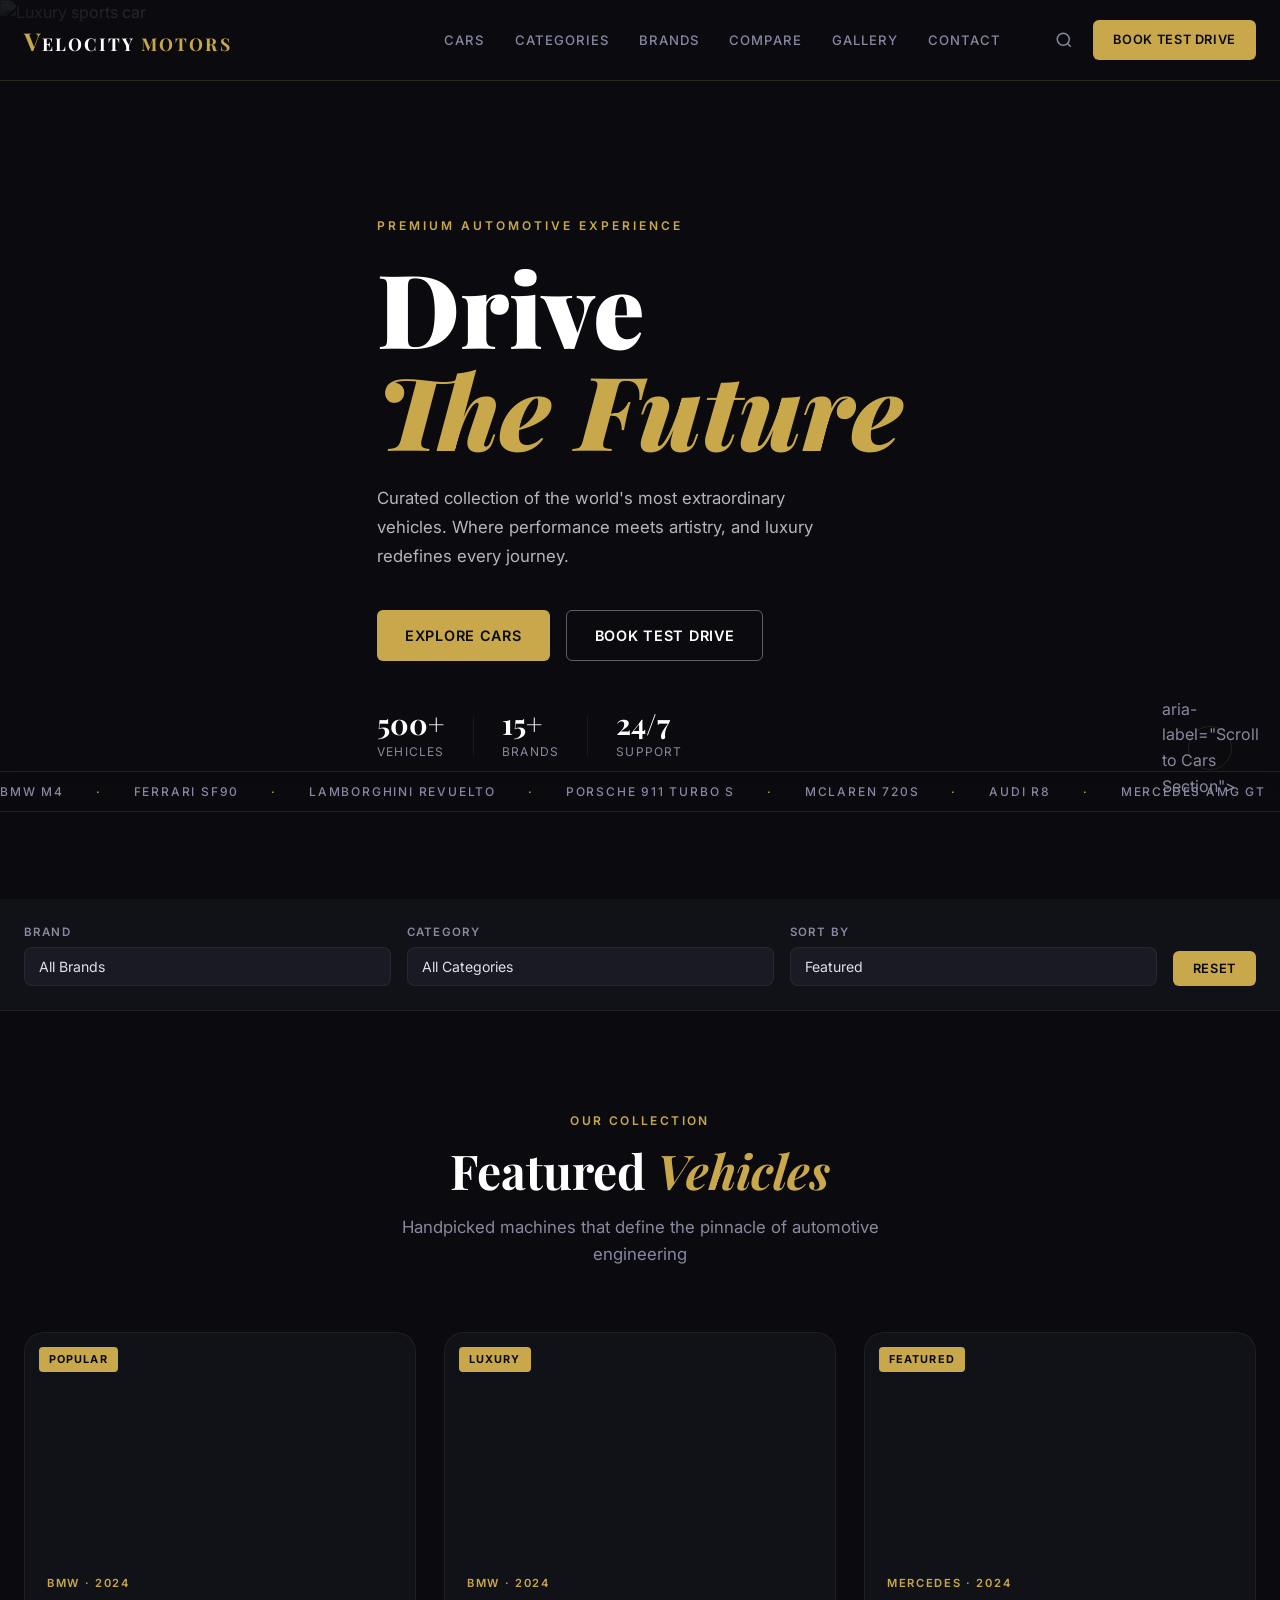
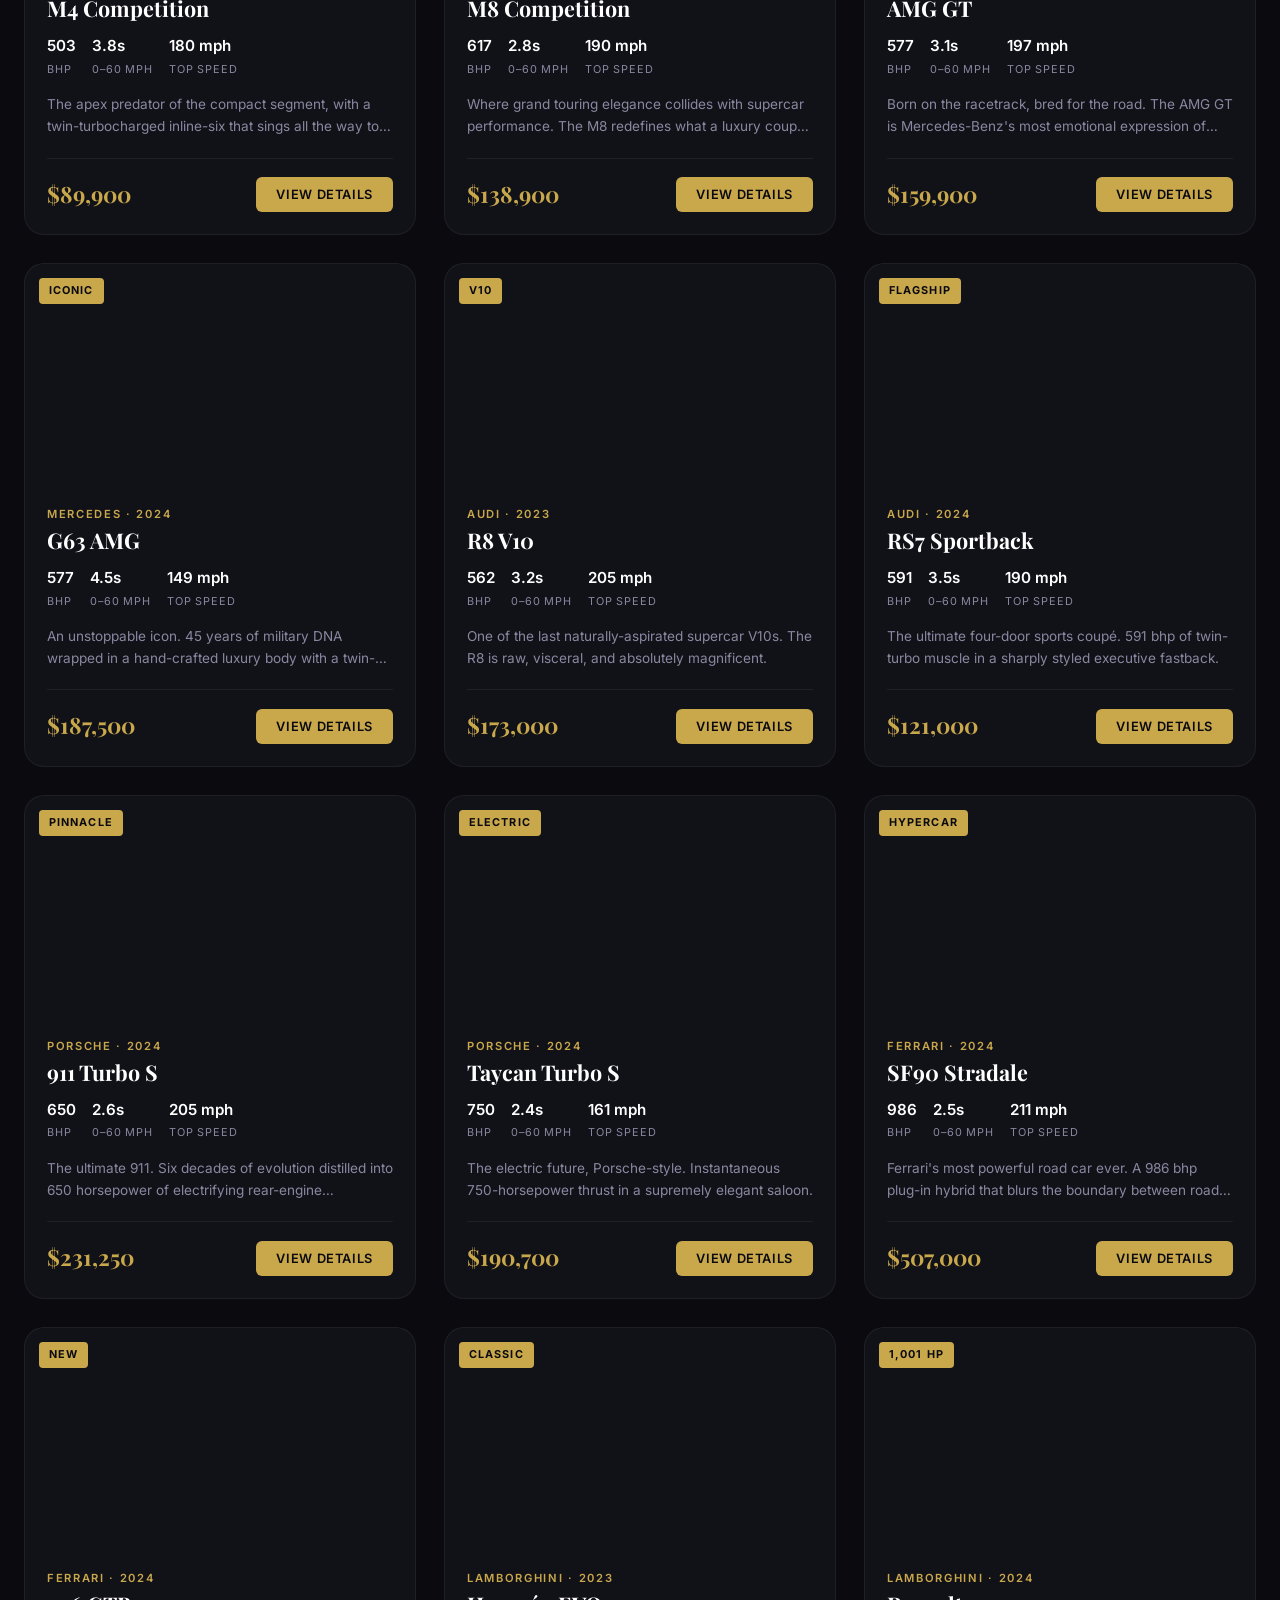
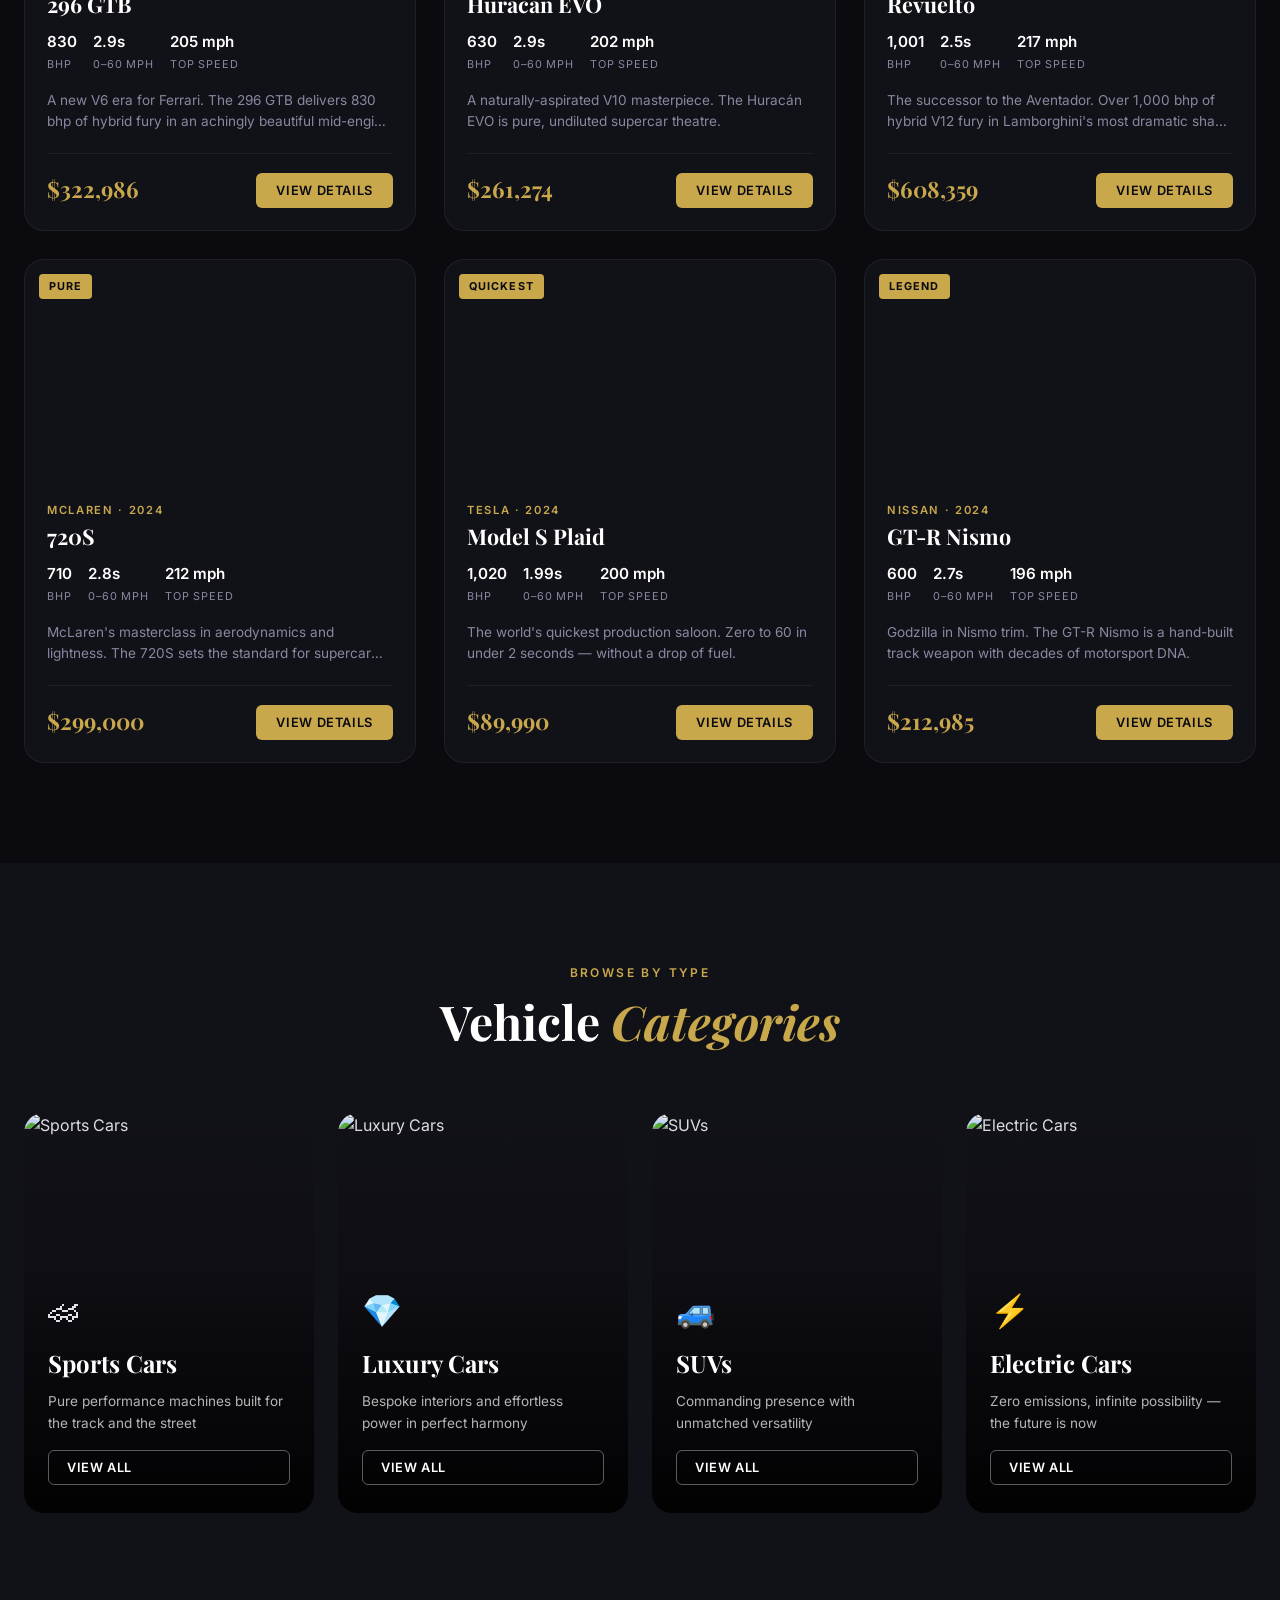
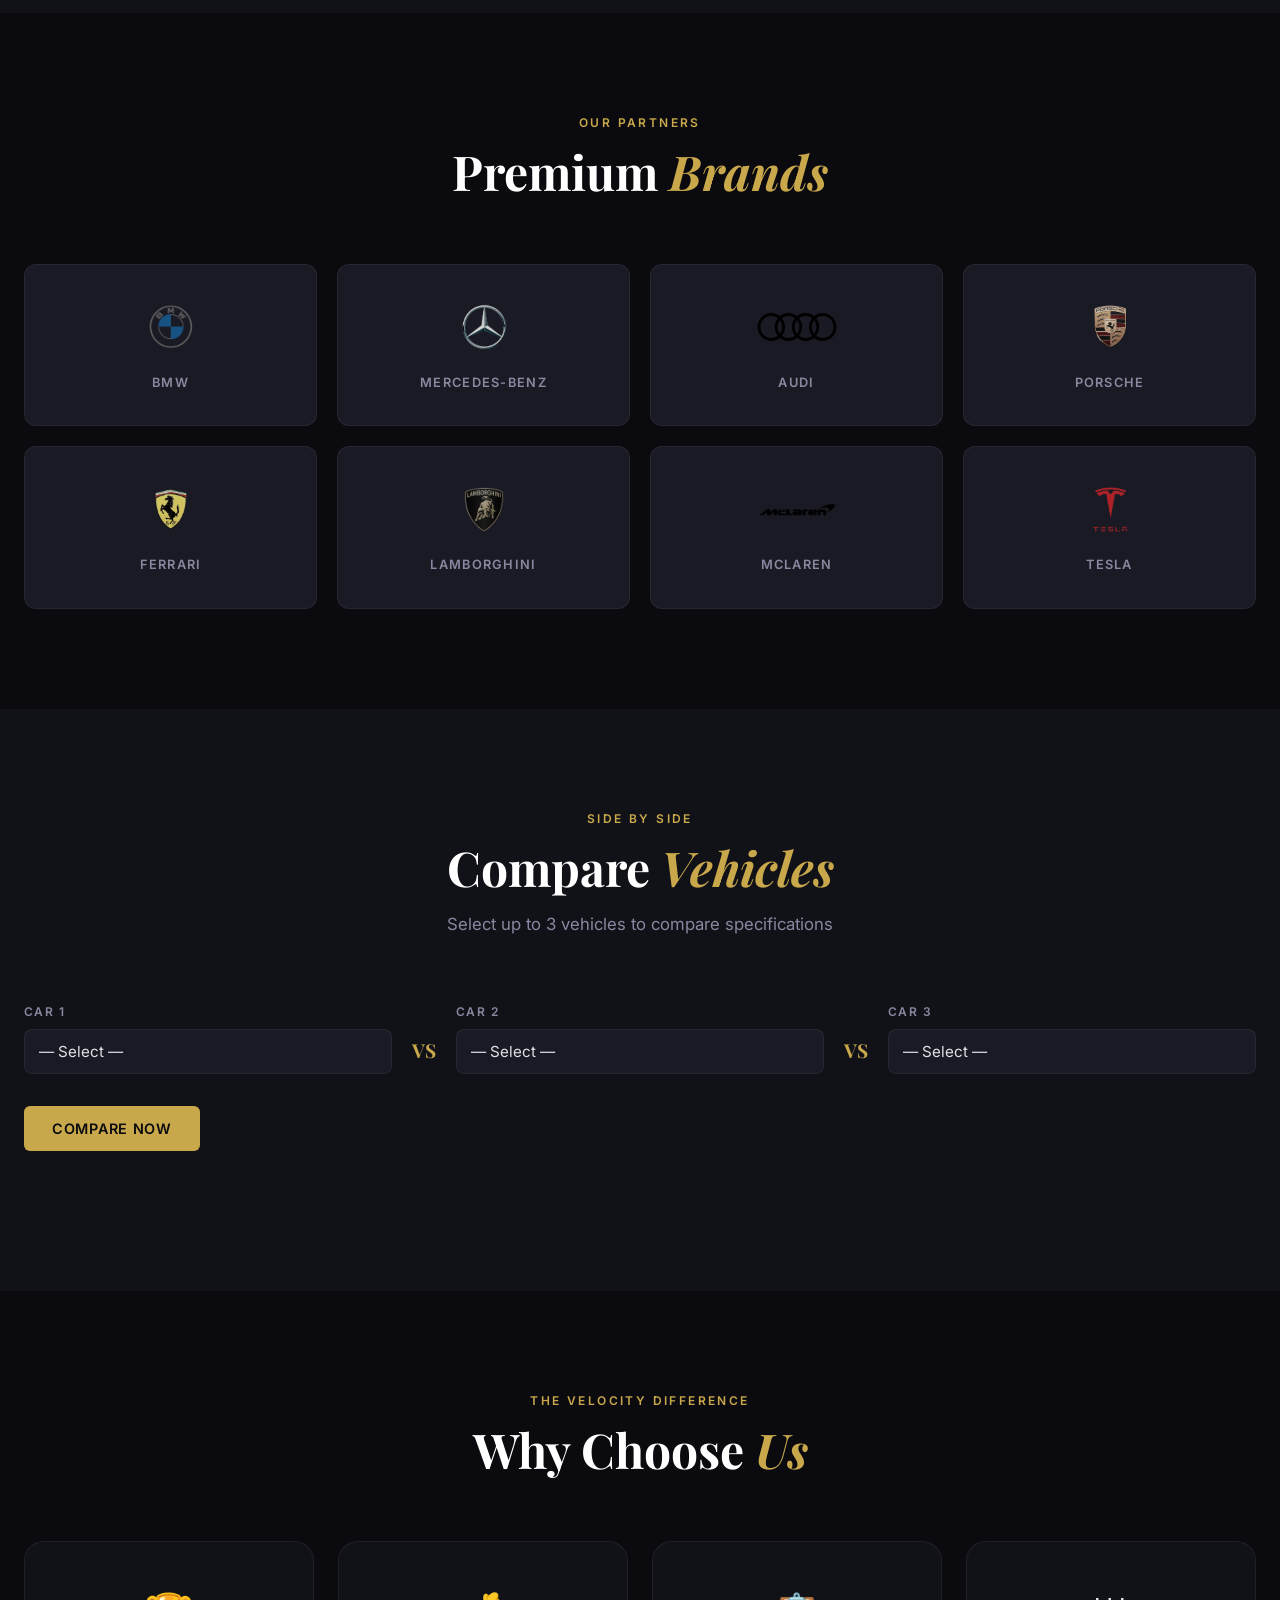
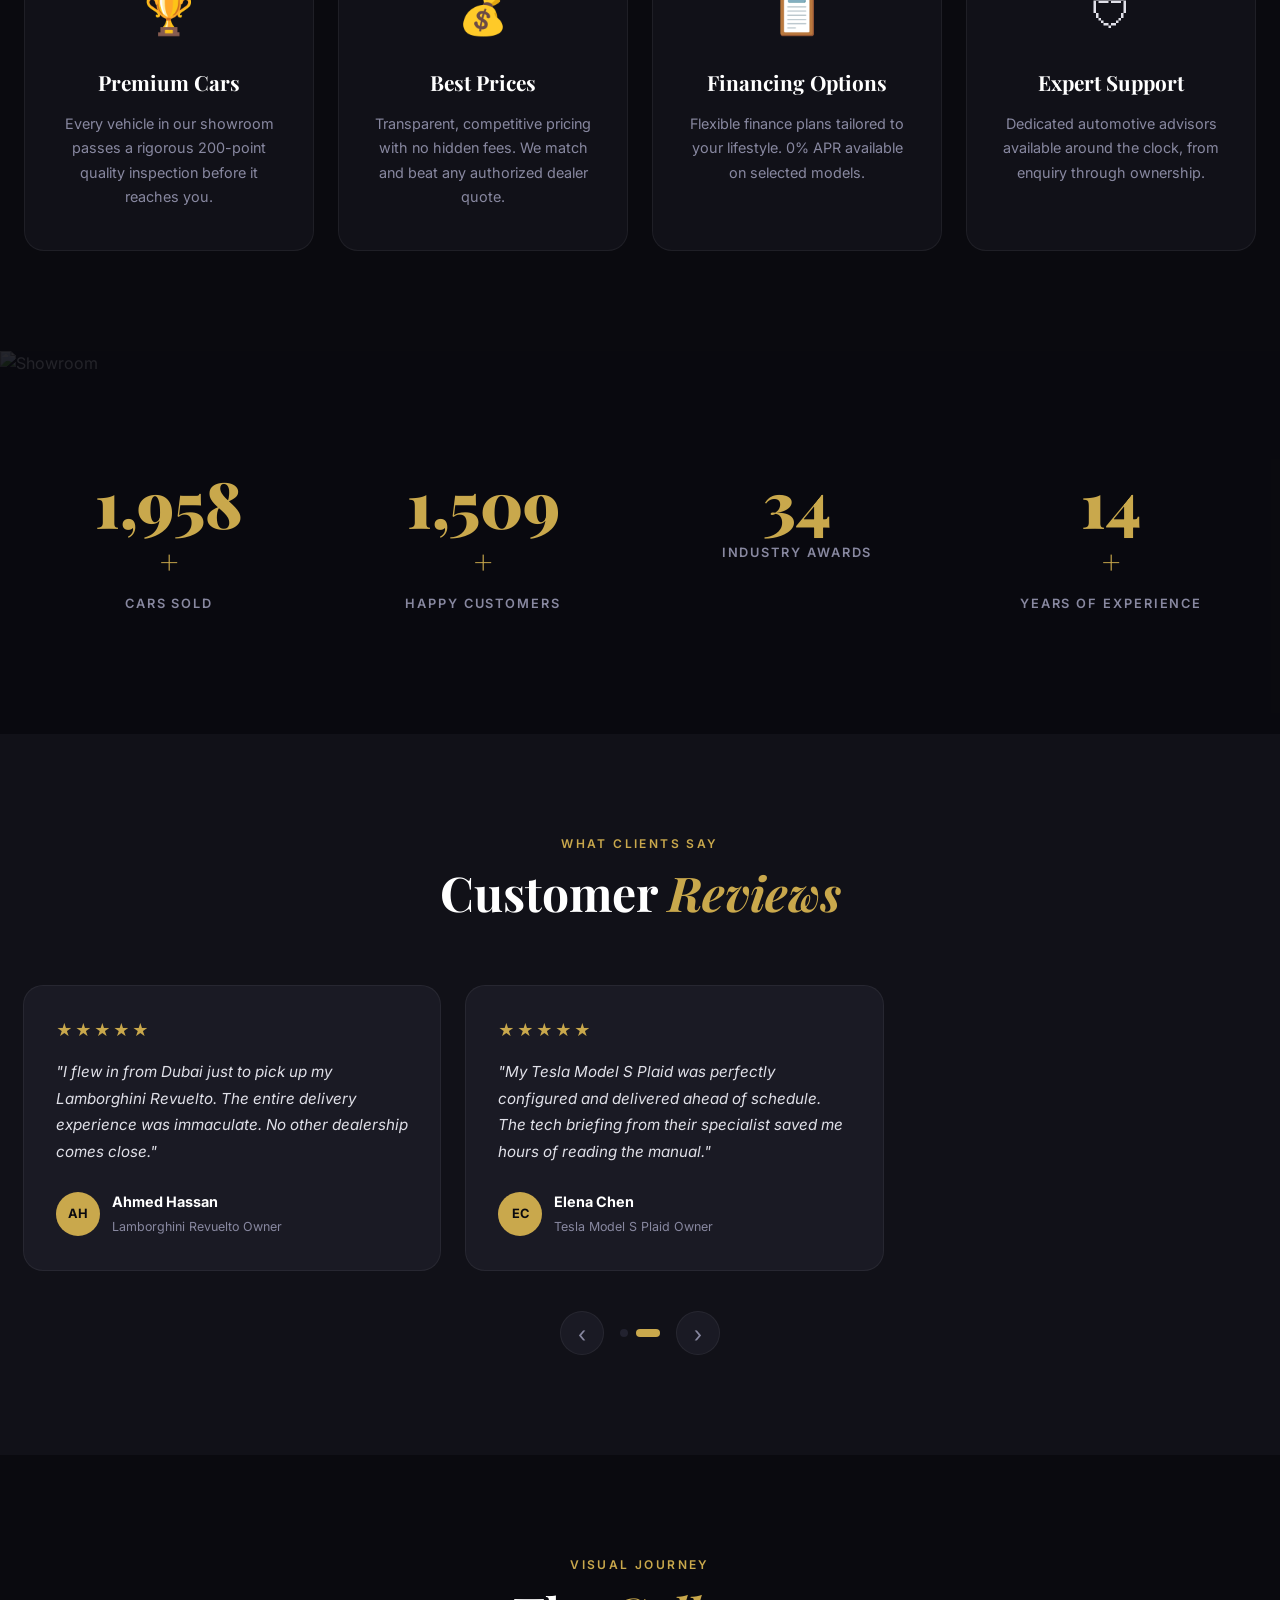
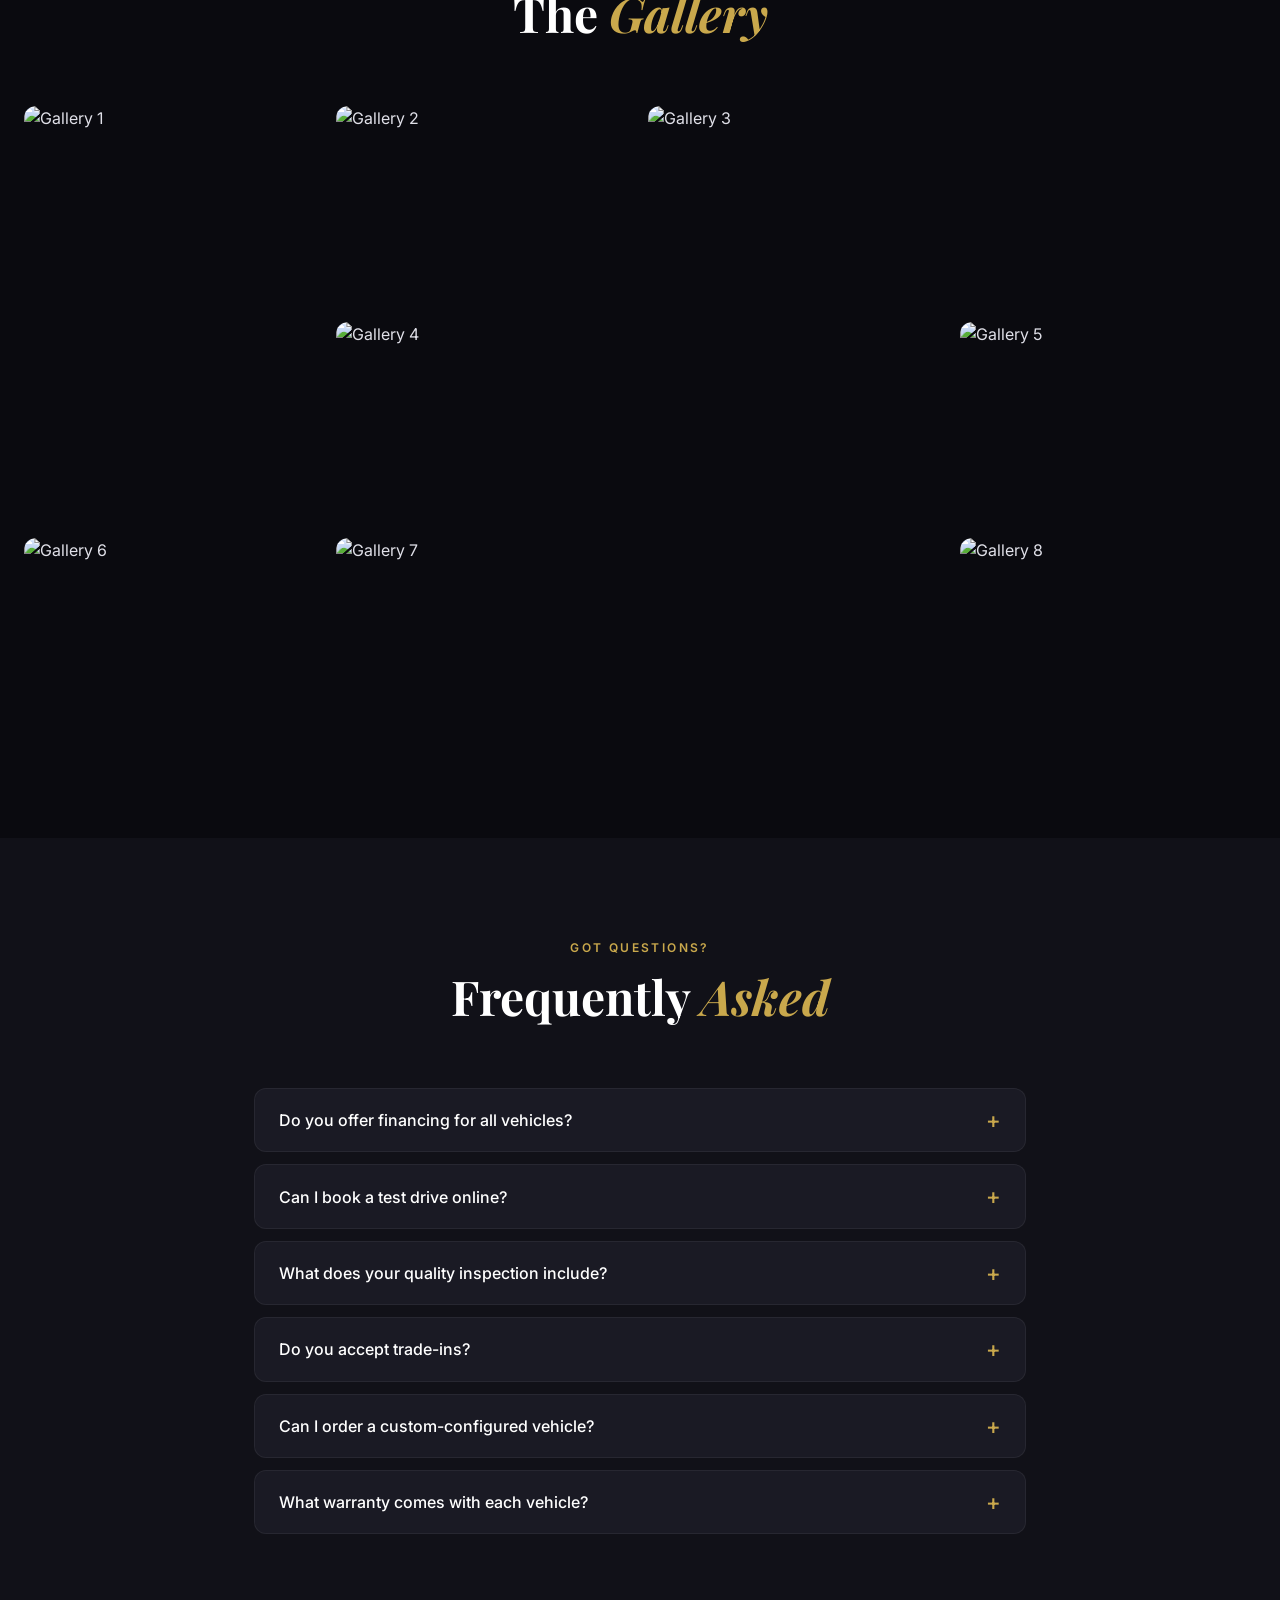
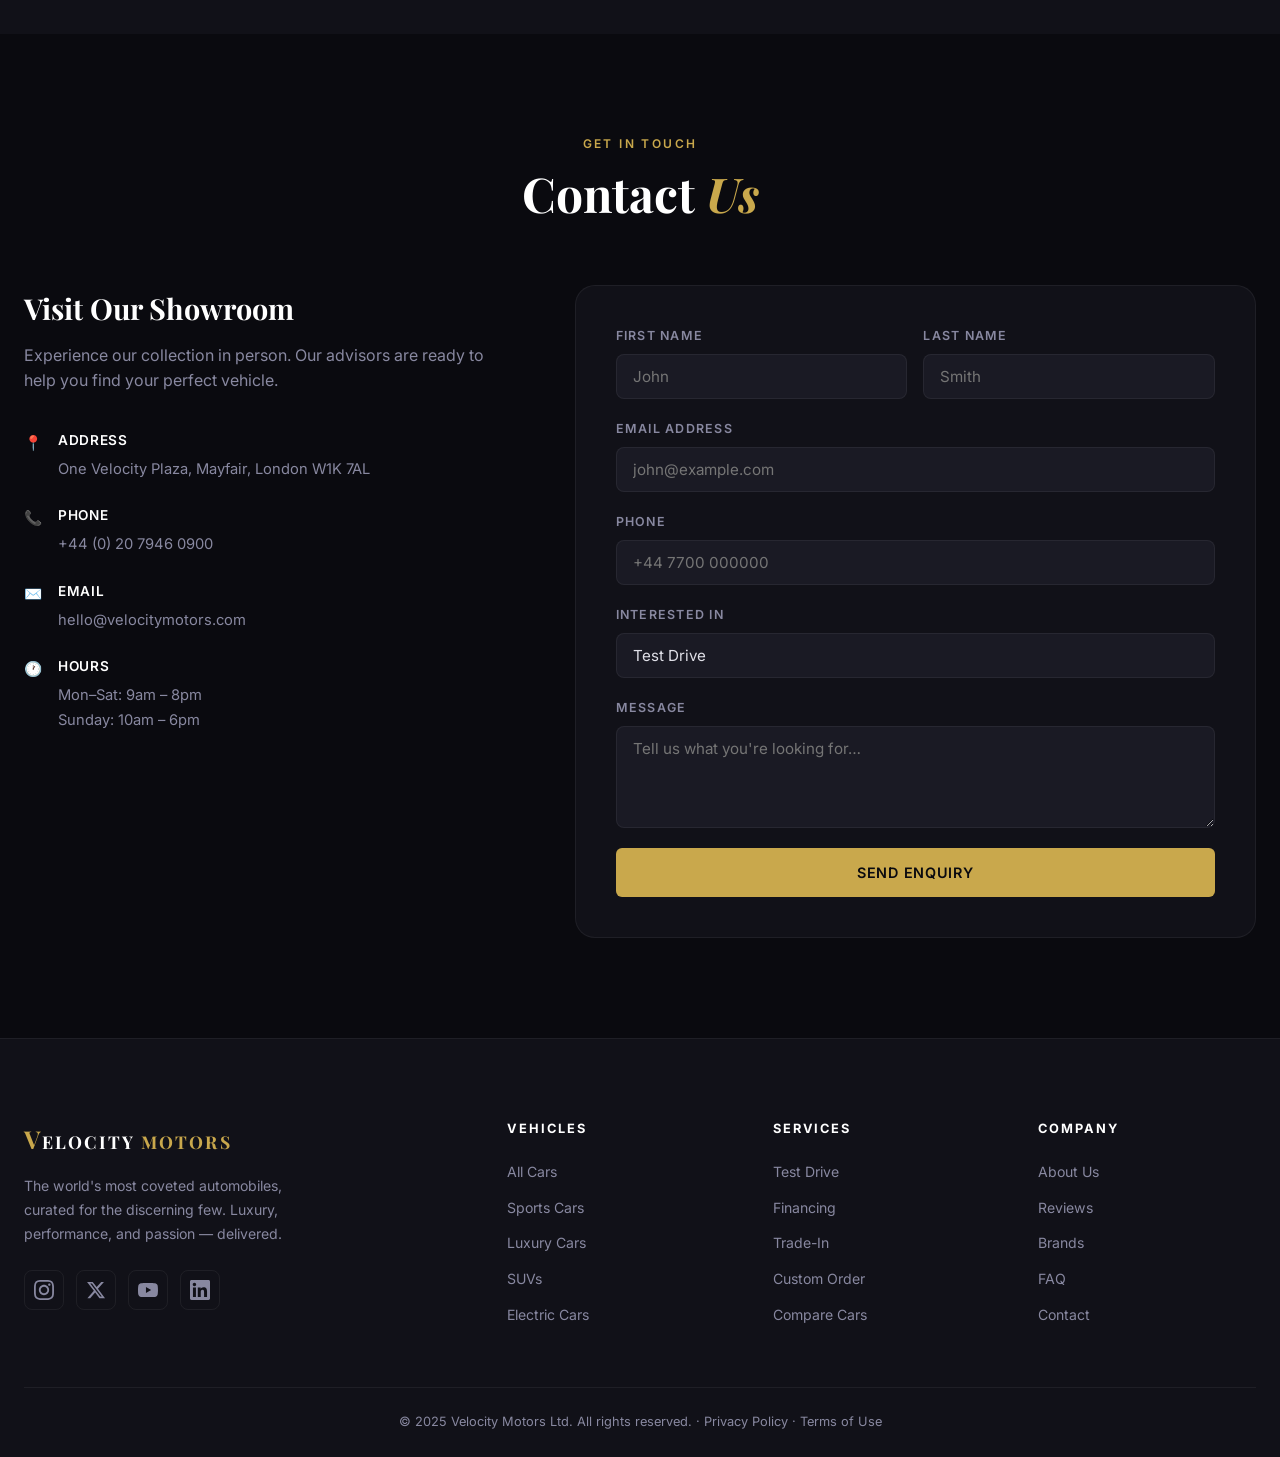
==== index.html @ 478de76c "Fix index filename" ====
<!DOCTYPE html>
<html lang="en">
<head>
  <meta charset="UTF-8" />
  <meta name="viewport" content="width=device-width, initial-scale=1.0" />
  <title>Velocity Motors — Drive The Future</title>
  <link rel="preconnect" href="https://fonts.googleapis.com" />
  <link rel="preconnect" href="https://fonts.gstatic.com" crossorigin />
  <link href="https://fonts.googleapis.com/css2?family=Playfair+Display:wght@400;600;700;900&family=Inter:wght@300;400;500;600;700&display=swap" rel="stylesheet" />
  <link rel="stylesheet" href="style.css" />
</head>
<body>

  <!-- NAV -->
  <nav class="navbar" id="navbar">
    <div class="nav-inner">
      <a href="#" class="nav-logo">
        <span class="logo-v">V</span>ELOCITY <span class="logo-m">MOTORS</span>
      </a>
      <ul class="nav-links" id="navLinks">
        <li><a href="#cars">Cars</a></li>
        <li><a href="#categories">Categories</a></li>
        <li><a href="#brands">Brands</a></li>
        <li><a href="#compare">Compare</a></li>
        <li><a href="#gallery">Gallery</a></li>
        <li><a href="#contact">Contact</a></li>
      </ul>
      <div class="nav-actions">
        <button class="btn-search" id="searchToggle" aria-label="Search">
          <svg width="18" height="18" viewBox="0 0 24 24" fill="none" stroke="currentColor" stroke-width="2"><circle cx="11" cy="11" r="8"/><line x1="21" y1="21" x2="16.65" y2="16.65"/></svg>
        </button>
        <a href="#contact" class="btn-gold btn-sm">Book Test Drive</a>
        <button class="hamburger" id="hamburger" aria-label="Menu">
          <span></span><span></span><span></span>
        </button>
      </div>
    </div>
    <!-- Search Bar -->
    <div class="search-bar" id="searchBar">
      <div class="search-inner">
        <svg width="20" height="20" viewBox="0 0 24 24" fill="none" stroke="currentColor" stroke-width="2"><circle cx="11" cy="11" r="8"/><line x1="21" y1="21" x2="16.65" y2="16.65"/></svg>
        <input type="text" id="searchInput" placeholder="Search by model, brand or category…" autocomplete="off" />
        <button class="search-close" id="searchClose">✕</button>
      </div>
    </div>
  </nav>

  <!-- HERO -->
  <section class="hero" id="hero">
    <div class="hero-bg">
      <img src="https://images.unsplash.com/photo-1544636331-e26879cd4d9b?w=1920&q=85&auto=format&fit=crop" alt="Luxury sports car" class="hero-img" />
      <div class="hero-overlay"></div>
    </div>
    <div class="hero-ticker">
      <div class="ticker-track">
        <span>BMW M4</span><span class="dot">·</span>
        <span>Ferrari SF90</span><span class="dot">·</span>
        <span>Lamborghini Revuelto</span><span class="dot">·</span>
        <span>Porsche 911 Turbo S</span><span class="dot">·</span>
        <span>McLaren 720S</span><span class="dot">·</span>
        <span>Audi R8</span><span class="dot">·</span>
        <span>Mercedes AMG GT</span><span class="dot">·</span>
        <span>BMW M4</span><span class="dot">·</span>
        <span>Ferrari SF90</span><span class="dot">·</span>
        <span>Lamborghini Revuelto</span><span class="dot">·</span>
        <span>Porsche 911 Turbo S</span><span class="dot">·</span>
        <span>McLaren 720S</span><span class="dot">·</span>
        <span>Audi R8</span><span class="dot">·</span>
        <span>Mercedes AMG GT</span><span class="dot">·</span>
      </div>
    </div>
    <div class="hero-content">
      <p class="hero-eyebrow fade-up">Premium Automotive Experience</p>
      <h1 class="hero-title fade-up delay-1">Drive<br/><em>The Future</em></h1>
      <p class="hero-desc fade-up delay-2">Curated collection of the world's most extraordinary vehicles. Where performance meets artistry, and luxury redefines every journey.</p>
      <div class="hero-actions fade-up delay-3">
        <a href="#cars" class="btn-gold">Explore Cars</a>
        <a href="#contact" class="btn-outline">Book Test Drive</a>
      </div>
      <div class="hero-badges fade-up delay-4">
        <div class="badge"><span class="badge-num">500+</span><span class="badge-label">Vehicles</span></div>
        <div class="badge-divider"></div>
        <div class="badge"><span class="badge-num">15+</span><span class="badge-label">Brands</span></div>
        <div class="badge-divider"></div>
        <div class="badge"><span class="badge-num">24/7</span><span class="badge-label">Support</span></div>
      </div>
    </div>
    <a href="#cars" class="hero-scroll"> aria-label="Scroll to Cars Section">
      <svg width="24" height="24" viewBox="0 0 24 24" fill="none" stroke="currentColor" stroke-width="2"><polyline points="6 9 12 15 18 9"/></svg>
    </a>
  </section>

  <!-- FILTER BAR -->
  <section class="filter-bar" id="cars">
    <div class="container">
      <div class="filter-row">
        <div class="filter-group">
          <label for="filterBrand">Brand</label>
          <select id="filterBrand" name="filterBrand" aria-label="Filter by Brand">
            <option value="">All Brands</option>
            <option>BMW</option>
            <option>Mercedes</option>
            <option>Audi</option>
            <option>Porsche</option>
            <option>Ferrari</option>
            <option>Lamborghini</option>
            <option>McLaren</option>
            <option>Tesla</option>
            <option>Nissan</option>
          </select>
        </div>
        <div class="filter-group">
          <label for="filterCategory">Category</label>
          <select id="filterCategory">
            <option value="">All Categories</option>
            <option>Sports Cars</option>
            <option>Luxury Cars</option>
            <option>SUVs</option>
            <option>Electric Cars</option>
          </select>
        </div>
        <div class="filter-group">
          <label for="filterSort">Sort By</label>
          <select id="filterSort" name="filterSort">
            <option value="">Featured</option>
            <option value="price-asc">Price: Low to High</option>
            <option value="price-desc">Price: High to Low</option>
            <option value="hp-desc">Horsepower</option>
          </select>
        </div>
        <button class="btn-gold btn-sm" id="resetFilters">Reset</button>
      </div>
    </div>
  </section>

  <!-- FEATURED CARS -->
  <section class="section" id="featured-cars">
    <div class="container">
      <div class="section-header">
        <p class="section-eyebrow">Our Collection</p>
        <h2 class="section-title">Featured <em>Vehicles</em></h2>
        <p class="section-sub">Handpicked machines that define the pinnacle of automotive engineering</p>
      </div>
      <div class="cars-grid" id="carsGrid">
        <!-- Injected by JS -->
      </div>
      <div class="no-results hidden" id="noResults">
        <svg width="48" height="48" viewBox="0 0 24 24" fill="none" stroke="currentColor" stroke-width="1.5"><circle cx="11" cy="11" r="8"/><line x1="21" y1="21" x2="16.65" y2="16.65"/></svg>
        <p>No vehicles found matching your criteria.</p>
        <button class="btn-gold btn-sm" onclick="document.getElementById('resetFilters').click()">Clear Filters</button>
      </div>
    </div>
  </section>

  <!-- CATEGORIES -->
  <section class="section section-dark" id="categories">
    <div class="container">
      <div class="section-header">
        <p class="section-eyebrow">Browse By Type</p>
        <h2 class="section-title">Vehicle <em>Categories</em></h2>
      </div>
      <div class="categories-grid">
        <div class="cat-card" data-cat="Sports Cars">
          <img src="https://images.unsplash.com/photo-1494976388531-d1058494cdd8?w=700&q=80&auto=format&fit=crop" alt="Sports Cars" />
          <div class="cat-overlay">
            <span class="cat-icon">🏎</span>
            <h3>Sports Cars</h3>
            <p>Pure performance machines built for the track and the street</p>
            <button class="btn-outline btn-sm" onclick="filterByCategory('Sports Cars')">View All</button>
          </div>
        </div>
        <div class="cat-card" data-cat="Luxury Cars">
          <img src="https://images.unsplash.com/photo-1552519507-da3b142c6e3d?w=700&q=80&auto=format&fit=crop" alt="Luxury Cars" />
          <div class="cat-overlay">
            <span class="cat-icon">💎</span>
            <h3>Luxury Cars</h3>
            <p>Bespoke interiors and effortless power in perfect harmony</p>
            <button class="btn-outline btn-sm" onclick="filterByCategory('Luxury Cars')">View All</button>
          </div>
        </div>
        <div class="cat-card" data-cat="SUVs">
          <img src="https://images.unsplash.com/photo-1519641471654-76ce0107ad1b?w=700&q=80&auto=format&fit=crop" alt="SUVs" />
          <div class="cat-overlay">
            <span class="cat-icon">🚙</span>
            <h3>SUVs</h3>
            <p>Commanding presence with unmatched versatility</p>
            <button class="btn-outline btn-sm" onclick="filterByCategory('SUVs')">View All</button>
          </div>
        </div>
        <div class="cat-card" data-cat="Electric Cars">
          <img src="https://images.unsplash.com/photo-1617788138017-80ad40651399?w=700&q=80&auto=format&fit=crop" alt="Electric Cars" />
          <div class="cat-overlay">
            <span class="cat-icon">⚡</span>
            <h3>Electric Cars</h3>
            <p>Zero emissions, infinite possibility — the future is now</p>
            <button class="btn-outline btn-sm" onclick="filterByCategory('Electric Cars')">View All</button>
          </div>
        </div>
      </div>
    </div>
  </section>

  <!-- BRANDS -->
  <section class="section" id="brands">
    <div class="container">
      <div class="section-header">
        <p class="section-eyebrow">Our Partners</p>
        <h2 class="section-title">Premium <em>Brands</em></h2>
      </div>
      <div class="brands-grid">
        <div class="brand-card" onclick="filterByBrand('BMW')">
          <div class="brand-logo-wrap">
            <img src="./Images/BMW.png" alt="BMW" />
          </div>
          <span>BMW</span>
        </div>
        <div class="brand-card" onclick="filterByBrand('Mercedes')">
          <div class="brand-logo-wrap">
            <img src="./Images/Mercedes.png" alt="Mercedes" />
          </div>
          <span>Mercedes-Benz</span>
        </div>
        <div class="brand-card" onclick="filterByBrand('Audi')">
          <div class="brand-logo-wrap">
            <img src="./Images/Audi.png" alt="Audi" />
          </div>
          <span>Audi</span>
        </div>
        <div class="brand-card" onclick="filterByBrand('Porsche')">
          <div class="brand-logo-wrap">
            <img src="./Images/Porsche.png" alt="Porsche" />
          </div>
          <span>Porsche</span>
        </div>
        <div class="brand-card" onclick="filterByBrand('Ferrari')">
          <div class="brand-logo-wrap">
            <img src="./Images/Ferrari.png" alt="Ferrari" />
          </div>
          <span>Ferrari</span>
        </div>
        <div class="brand-card" onclick="filterByBrand('Lamborghini')">
          <div class="brand-logo-wrap">
            <img src="./Images/Lamborghini.png" alt="Lamborghini" />
          </div>
          <span>Lamborghini</span>
        </div>
        <div class="brand-card" onclick="filterByBrand('McLaren')">
          <div class="brand-logo-wrap">
            <img src="./Images/McLaren.png" alt="McLaren" />
          </div>
          <span>McLaren</span>
        </div>
        <div class="brand-card" onclick="filterByBrand('Tesla')">
          <div class="brand-logo-wrap">
            <img src="./Images/Tesla.png" alt="Tesla" />
          </div>
          <span>Tesla</span>
        </div>
      </div>
    </div>
  </section>

  <!-- CAR COMPARISON -->
  <section class="section section-dark" id="compare">
    <div class="container">
      <div class="section-header">
        <p class="section-eyebrow">Side By Side</p>
        <h2 class="section-title">Compare <em>Vehicles</em></h2>
        <p class="section-sub">Select up to 3 vehicles to compare specifications</p>
      </div>
      <div class="compare-selects">
        <div class="compare-slot">
          <label for="cmp1">Car 1</label>
          <select class="compare-pick" id="cmp1"><option value="">— Select —</option></select>
        </div>
        <div class="compare-vs">VS</div>
        <div class="compare-slot">
          <label for="cmp2">Car 2</label>
          <select class="compare-pick" id="cmp2"><option value="">— Select —</option></select>
        </div>
        <div class="compare-vs">VS</div>
        <div class="compare-slot">
          <label for="cmp3">Car 3</label>
          <select class="compare-pick" id="cmp3"><option value="">— Select —</option></select>
        </div>
      </div>
      <button class="btn-gold" id="compareBtn">Compare Now</button>
      <div class="compare-table-wrap" id="compareResult"></div>
    </div>
  </section>

  <!-- WHY US -->
  <section class="section" id="why-us">
    <div class="container">
      <div class="section-header">
        <p class="section-eyebrow">The Velocity Difference</p>
        <h2 class="section-title">Why Choose <em>Us</em></h2>
      </div>
      <div class="why-grid">
        <div class="why-card reveal">
          <div class="why-icon">🏆</div>
          <h3>Premium Cars</h3>
          <p>Every vehicle in our showroom passes a rigorous 200-point quality inspection before it reaches you.</p>
        </div>
        <div class="why-card reveal">
          <div class="why-icon">💰</div>
          <h3>Best Prices</h3>
          <p>Transparent, competitive pricing with no hidden fees. We match and beat any authorized dealer quote.</p>
        </div>
        <div class="why-card reveal">
          <div class="why-icon">📋</div>
          <h3>Financing Options</h3>
          <p>Flexible finance plans tailored to your lifestyle. 0% APR available on selected models.</p>
        </div>
        <div class="why-card reveal">
          <div class="why-icon">🛡</div>
          <h3>Expert Support</h3>
          <p>Dedicated automotive advisors available around the clock, from enquiry through ownership.</p>
        </div>
      </div>
    </div>
  </section>

  <!-- STATS -->
  <section class="section stats-section">
    <div class="stats-bg">
      <img src="https://images.unsplash.com/photo-1493238792000-8113da705763?w=1920&q=70&auto=format&fit=crop" alt="Showroom" />
      <div class="stats-overlay"></div>
    </div>
    <div class="container">
      <div class="stats-grid">
        <div class="stat-item reveal">
          <span class="stat-num" data-target="2400">0</span><span class="stat-suffix">+</span>
          <span class="stat-label">Cars Sold</span>
        </div>
        <div class="stat-item reveal">
          <span class="stat-num" data-target="1850">0</span><span class="stat-suffix">+</span>
          <span class="stat-label">Happy Customers</span>
        </div>
        <div class="stat-item reveal">
          <span class="stat-num" data-target="42">0</span>
          <span class="stat-label">Industry Awards</span>
        </div>
        <div class="stat-item reveal">
          <span class="stat-num" data-target="18">0</span><span class="stat-suffix">+</span>
          <span class="stat-label">Years of Experience</span>
        </div>
      </div>
    </div>
  </section>

  <!-- TESTIMONIALS -->
  <section class="section section-dark" id="reviews">
    <div class="container">
      <div class="section-header">
        <p class="section-eyebrow">What Clients Say</p>
        <h2 class="section-title">Customer <em>Reviews</em></h2>
      </div>
      <div class="testimonial-slider" id="testimonialSlider">
        <div class="testimonials-track" id="testimonialsTrack">
          <div class="testimonial-card">
            <div class="stars">★★★★★</div>
            <p>
              "Purchasing my Ferrari SF90 from Velocity Motors was an experience unlike any other. The team's knowledge and attention to detail is extraordinary."
            </p>
            <div class="reviewer">
              <div class="reviewer-avatar">JM</div>
              <div>
                <strong>James Morrison</strong>
                <span>Ferrari SF90 Stradale Owner</span>
              </div>
            </div>
          </div>
          <div class="testimonial-card">
            <div class="stars">★★★★★</div>
            <p>"From the moment I walked in, I felt like royalty. The Porsche 911 Turbo S they found for me exceeded every expectation. Truly world-class service."</p>
            <div class="reviewer">
              <div class="reviewer-avatar">SL</div>
              <div>
                <strong>Sophia Laurent</strong>
                <span>Porsche 911 Turbo S Owner</span>
              </div>
            </div>
          </div>
          <div class="testimonial-card">
            <div class="stars">★★★★★</div>
            <p>"The financing team made buying my McLaren 720S seamless. Transparent, honest, and no pressure. Velocity Motors has earned a lifelong customer."</p>
            <div class="reviewer">
              <div class="reviewer-avatar">RK</div>
              <div>
                <strong>Raj Kumar</strong>
                <span>McLaren 720S Owner</span>
              </div>
            </div>
          </div>
          <div class="testimonial-card">
            <div class="stars">★★★★★</div>
            <p>"I flew in from Dubai just to pick up my Lamborghini Revuelto. The entire delivery experience was immaculate. No other dealership comes close."</p>
            <div class="reviewer">
              <div class="reviewer-avatar">AH</div>
              <div>
                <strong>Ahmed Hassan</strong>
                <span>Lamborghini Revuelto Owner</span>
              </div>
            </div>
          </div>
          <div class="testimonial-card">
            <div class="stars">★★★★★</div>
            <p>"My Tesla Model S Plaid was perfectly configured and delivered ahead of schedule. The tech briefing from their specialist saved me hours of reading the manual."</p>
            <div class="reviewer">
              <div class="reviewer-avatar">EC</div>
              <div>
                <strong>Elena Chen</strong>
                <span>Tesla Model S Plaid Owner</span>
              </div>
            </div>
          </div>
        </div>
      </div>
      <div class="slider-controls">
        <button class="slider-btn" id="prevTestimonial">‹</button>
        <div class="slider-dots" id="sliderDots"></div>
        <button class="slider-btn" id="nextTestimonial">›</button>
      </div>
    </div>
  </section>

  <!-- GALLERY -->
  <section class="section" id="gallery">
    <div class="container">
      <div class="section-header">
        <p class="section-eyebrow">Visual Journey</p>
        <h2 class="section-title">The <em>Gallery</em></h2>
      </div>
      <div class="gallery-grid">
        <div class="gallery-item tall reveal"><img src="https://images.unsplash.com/photo-1614200179396-2bdb77ebf81b?w=800&q=80&auto=format&fit=crop" alt="Gallery 1" /></div>
        <div class="gallery-item reveal"><img src="https://ichef.bbci.co.uk/ace/ws/640/cpsprodpb/9f1b/live/2006d130-09ab-11ef-8df7-f77b96070761.jpg.webp" alt="Gallery 2" /></div>
        <div class="gallery-item reveal"><img src="https://images.unsplash.com/photo-1502877338535-766e1452684a?w=600&q=80&auto=format&fit=crop" alt="Gallery 3" /></div>
        <div class="gallery-item wide reveal"><img src="https://images.unsplash.com/photo-1568605117036-5fe5e7bab0b7?w=900&q=80&auto=format&fit=crop" alt="Gallery 4" /></div>
        <div class="gallery-item reveal"><img src="https://images.unsplash.com/photo-1544636331-e26879cd4d9b?w=600&q=80&auto=format&fit=crop" alt="Gallery 5" /></div>
        <div class="gallery-item reveal"><img src="https://images.unsplash.com/photo-1580274455191-1c62238fa333?w=600&q=80&auto=format&fit=crop" alt="Gallery 6" /></div>
        <div class="gallery-item wide reveal"><img src="https://images.unsplash.com/photo-1525609004556-c46c7d6cf023?w=900&q=80&auto=format&fit=crop" alt="Gallery 7" /></div>
        <div class="gallery-item reveal"><img src="https://images.unsplash.com/photo-1517994112540-009c47ea476b?w=600&q=80&auto=format&fit=crop" alt="Gallery 8" /></div>
      </div>
    </div>
  </section>

  <!-- FAQ -->
  <section class="section section-dark" id="faq">
    <div class="container faq-container">
      <div class="section-header">
        <p class="section-eyebrow">Got Questions?</p>
        <h2 class="section-title">Frequently <em>Asked</em></h2>
      </div>
      <div class="faq-list">
        <div class="faq-item">
          <button class="faq-question">
            Do you offer financing for all vehicles?
            <span class="faq-icon">+</span>
          </button>
          <div class="faq-answer"><p>Yes. We partner with over 20 premium lenders to offer competitive financing on every vehicle in our showroom. Our finance specialists will tailor a plan to your needs, including 0% APR on selected models for qualified buyers.</p></div>
        </div>
        <div class="faq-item">
          <button class="faq-question">
            Can I book a test drive online?
            <span class="faq-icon">+</span>
          </button>
          <div class="faq-answer"><p>Absolutely. Simply fill in the contact form below, choose your preferred vehicle and date, and one of our advisors will confirm your appointment within 2 hours. Test drives are available 7 days a week.</p></div>
        </div>
        <div class="faq-item">
          <button class="faq-question">
            What does your quality inspection include?
            <span class="faq-icon">+</span>
          </button>
          <div class="faq-answer"><p>Every vehicle undergoes our proprietary 200-point inspection covering mechanical systems, safety features, electronics, bodywork, and interior condition. A full inspection report is provided with every purchase.</p></div>
        </div>
        <div class="faq-item">
          <button class="faq-question">
            Do you accept trade-ins?
            <span class="faq-icon">+</span>
          </button>
          <div class="faq-answer"><p>Yes, we accept trade-ins of any make and model. Our team will assess your current vehicle and provide a fair, transparent valuation that can be applied directly to your new purchase.</p></div>
        </div>
        <div class="faq-item">
          <button class="faq-question">
            Can I order a custom-configured vehicle?
            <span class="faq-icon">+</span>
          </button>
          <div class="faq-answer"><p>Yes. We work directly with manufacturers on bespoke orders. Whether you want a specific paint, interior material, or performance upgrade, our configurators will guide you through the process from factory to delivery.</p></div>
        </div>
        <div class="faq-item">
          <button class="faq-question">
            What warranty comes with each vehicle?
            <span class="faq-icon">+</span>
          </button>
          <div class="faq-answer"><p>All new vehicles come with the full manufacturer's warranty. Pre-owned cars include a minimum 12-month Velocity Motors warranty, with extended options available up to 5 years.</p></div>
        </div>
      </div>
    </div>
  </section>

  <!-- CONTACT -->
  <section class="section" id="contact">
    <div class="container">
      <div class="section-header">
        <p class="section-eyebrow">Get In Touch</p>
        <h2 class="section-title">Contact <em>Us</em></h2>
      </div>
      <div class="contact-wrap">
        <div class="contact-info">
          <h3>Visit Our Showroom</h3>
          <p>Experience our collection in person. Our advisors are ready to help you find your perfect vehicle.</p>
          <div class="contact-item">
            <span class="contact-icon">📍</span>
            <div>
              <strong>Address</strong>
              <span>One Velocity Plaza, Mayfair, London W1K 7AL</span>
            </div>
          </div>
          <div class="contact-item">
            <span class="contact-icon">📞</span>
            <div>
              <strong>Phone</strong>
              <span>+44 (0) 20 7946 0900</span>
            </div>
          </div>
          <div class="contact-item">
            <span class="contact-icon">✉️</span>
            <div>
              <strong>Email</strong>
              <span>hello@velocitymotors.com</span>
            </div>
          </div>
          <div class="contact-item">
            <span class="contact-icon">🕐</span>
            <div>
              <strong>Hours</strong>
              <span>Mon–Sat: 9am – 8pm<br/>Sunday: 10am – 6pm</span>
            </div>
          </div>
        </div>
        <div class="contact-form-wrap">
          <div class="contact-form" id="contactForm">
            <div class="form-row">
              <div class="form-group">
                <label>First Name</label>
                <input type="text" placeholder="John" />
              </div>
              <div class="form-group">
                <label>Last Name</label>
                <input type="text" placeholder="Smith" />
              </div>
            </div>
            <div class="form-group">
              <label>Email Address</label>
              <input type="email" placeholder="john@example.com" />
            </div>
            <div class="form-group">
              <label>Phone</label>
              <input type="tel" placeholder="+44 7700 000000" />
            </div>
            <div class="form-group">
              <label for="interestedIn">Interested In</label>
              <select id="interestedIn">
                <option>Test Drive</option>
                <option>Purchase Enquiry</option>
                <option>Financing</option>
                <option>Trade-In Valuation</option>
                <option>Custom Order</option>
              </select>
            </div>
            <div class="form-group">
              <label for="message">Message</label>
              <textarea id="message" rows="4" placeholder="Tell us what you're looking for…"></textarea>
            </div>
            <button class="btn-gold btn-full" onclick="handleFormSubmit(event)">Send Enquiry</button>
            <div class="form-success hidden" id="formSuccess">
              <span>✓</span> Thank you! We'll be in touch within 2 hours.
            </div>
          </div>
        </div>
      </div>
    </div>
  </section>

  <!-- FOOTER -->
  <footer class="footer">
    <div class="container">
      <div class="footer-top">
        <div class="footer-brand">
          <a href="#" class="nav-logo"><span class="logo-v">V</span>ELOCITY <span class="logo-m">MOTORS</span></a>
          <p>The world's most coveted automobiles, curated for the discerning few. Luxury, performance, and passion — delivered.</p>
          <div class="social-links">
            <a href="#" aria-label="Instagram" class="social-link">
              <svg viewBox="0 0 24 24" fill="currentColor" width="20" height="20"><path d="M12 2.163c3.204 0 3.584.012 4.85.07 3.252.148 4.771 1.691 4.919 4.919.058 1.265.069 1.645.069 4.849 0 3.205-.012 3.584-.069 4.849-.149 3.225-1.664 4.771-4.919 4.919-1.266.058-1.644.07-4.85.07-3.204 0-3.584-.012-4.849-.07-3.26-.149-4.771-1.699-4.919-4.92-.058-1.265-.07-1.644-.07-4.849 0-3.204.013-3.583.07-4.849.149-3.227 1.664-4.771 4.919-4.919 1.266-.057 1.645-.069 4.849-.069zm0-2.163c-3.259 0-3.667.014-4.947.072-4.358.2-6.78 2.618-6.98 6.98-.059 1.281-.073 1.689-.073 4.948 0 3.259.014 3.668.072 4.948.2 4.358 2.618 6.78 6.98 6.98 1.281.058 1.689.072 4.948.072 3.259 0 3.668-.014 4.948-.072 4.354-.2 6.782-2.618 6.979-6.98.059-1.28.073-1.689.073-4.948 0-3.259-.014-3.667-.072-4.947-.196-4.354-2.617-6.78-6.979-6.98-1.281-.059-1.69-.073-4.949-.073zm0 5.838c-3.403 0-6.162 2.759-6.162 6.162s2.759 6.163 6.162 6.163 6.162-2.759 6.162-6.163c0-3.403-2.759-6.162-6.162-6.162zm0 10.162c-2.209 0-4-1.79-4-4 0-2.209 1.791-4 4-4s4 1.791 4 4c0 2.21-1.791 4-4 4zm6.406-11.845c-.796 0-1.441.645-1.441 1.44s.645 1.44 1.441 1.44c.795 0 1.439-.645 1.439-1.44s-.644-1.44-1.439-1.44z"/></svg>
            </a>
            <a href="#" aria-label="Twitter/X" class="social-link">
              <svg viewBox="0 0 24 24" fill="currentColor" width="20" height="20"><path d="M18.244 2.25h3.308l-7.227 8.26 8.502 11.24H16.17l-5.214-6.817L4.99 21.75H1.68l7.73-8.835L1.254 2.25H8.08l4.713 6.231zm-1.161 17.52h1.833L7.084 4.126H5.117z"/></svg>
            </a>
            <a href="#" aria-label="YouTube" class="social-link">
              <svg viewBox="0 0 24 24" fill="currentColor" width="20" height="20"><path d="M23.498 6.186a3.016 3.016 0 0 0-2.122-2.136C19.505 3.545 12 3.545 12 3.545s-7.505 0-9.377.505A3.017 3.017 0 0 0 .502 6.186C0 8.07 0 12 0 12s0 3.93.502 5.814a3.016 3.016 0 0 0 2.122 2.136c1.871.505 9.376.505 9.376.505s7.505 0 9.377-.505a3.015 3.015 0 0 0 2.122-2.136C24 15.93 24 12 24 12s0-3.93-.502-5.814zM9.545 15.568V8.432L15.818 12l-6.273 3.568z"/></svg>
            </a>
            <a href="#" aria-label="LinkedIn" class="social-link">
              <svg viewBox="0 0 24 24" fill="currentColor" width="20" height="20"><path d="M20.447 20.452h-3.554v-5.569c0-1.328-.027-3.037-1.852-3.037-1.853 0-2.136 1.445-2.136 2.939v5.667H9.351V9h3.414v1.561h.046c.477-.9 1.637-1.85 3.37-1.85 3.601 0 4.267 2.37 4.267 5.455v6.286zM5.337 7.433c-1.144 0-2.063-.926-2.063-2.065 0-1.138.92-2.063 2.063-2.063 1.14 0 2.064.925 2.064 2.063 0 1.139-.925 2.065-2.064 2.065zm1.782 13.019H3.555V9h3.564v11.452zM22.225 0H1.771C.792 0 0 .774 0 1.729v20.542C0 23.227.792 24 1.771 24h20.451C23.2 24 24 23.227 24 22.271V1.729C24 .774 23.2 0 22.222 0h.003z"/></svg>
            </a>
          </div>
        </div>
        <div class="footer-nav-col">
          <h4>Vehicles</h4>
          <ul>
            <li><a href="#cars">All Cars</a></li>
            <li><a href="#categories" onclick="filterByCategory('Sports Cars')">Sports Cars</a></li>
            <li><a href="#categories" onclick="filterByCategory('Luxury Cars')">Luxury Cars</a></li>
            <li><a href="#categories" onclick="filterByCategory('SUVs')">SUVs</a></li>
            <li><a href="#categories" onclick="filterByCategory('Electric Cars')">Electric Cars</a></li>
          </ul>
        </div>
        <div class="footer-nav-col">
          <h4>Services</h4>
          <ul>
            <li><a href="#contact">Test Drive</a></li>
            <li><a href="#contact">Financing</a></li>
            <li><a href="#contact">Trade-In</a></li>
            <li><a href="#contact">Custom Order</a></li>
            <li><a href="#compare">Compare Cars</a></li>
          </ul>
        </div>
        <div class="footer-nav-col">
          <h4>Company</h4>
          <ul>
            <li><a href="#why-us">About Us</a></li>
            <li><a href="#reviews">Reviews</a></li>
            <li><a href="#brands">Brands</a></li>
            <li><a href="#faq">FAQ</a></li>
            <li><a href="#contact">Contact</a></li>
          </ul>
        </div>
      </div>
      <div class="footer-bottom">
        <p>© 2025 Velocity Motors Ltd. All rights reserved. · <a href="#">Privacy Policy</a> · <a href="#">Terms of Use</a></p>
      </div>
    </div>
  </footer>

  <!-- CAR DETAIL MODAL -->
  <div class="modal-backdrop hidden" id="carModal">
    <div class="modal-box" id="modalBox">
      <button class="modal-close" id="modalClose">✕</button>
      <div id="modalContent"></div>
    </div>
  </div>

  <!-- SCROLL TO TOP -->
  <button class="scroll-top hidden" id="scrollTop" aria-label="Scroll to top">
    <svg width="20" height="20" viewBox="0 0 24 24" fill="none" stroke="currentColor" stroke-width="2.5"><polyline points="18 15 12 9 6 15"/></svg>
  </button>

  <script src="script.js"></script>
</body>
</html>
---- style.css ----
/* ===== CSS CUSTOM PROPERTIES ===== */
:root {
  --gold: #c9a84c;
  --gold-light: #e8c76a;
  --gold-dark: #a07c30;
  --bg: #0a0a0f;
  --surface: #111118;
  --surface2: #1a1a24;
  --surface3: #22222f;
  --border: rgba(201, 168, 76, 0.15);
  --border-subtle: rgba(255, 255, 255, 0.06);
  --text: #e0e0e8;
  --text-muted: #8888a0;
  --text-heading: #ffffff;
  --radius: 12px;
  --radius-lg: 20px;
  --shadow: 0 8px 40px rgba(0, 0, 0, 0.5);
  --shadow-gold: 0 0 30px rgba(201, 168, 76, 0.2);
  --transition: 0.3s cubic-bezier(0.4, 0, 0.2, 1);
  --font-display: "Playfair Display", Georgia, serif;
  --font-body: "Inter", -apple-system, sans-serif;
}

/* ===== RESET & BASE ===== */
*,
*::before,
*::after {
  box-sizing: border-box;
  margin: 0;
  padding: 0;
}
html {
  scroll-behavior: smooth;
  font-size: 16px;
}
body {
  background: var(--bg);
  color: var(--text);
  font-family: var(--font-body);
  line-height: 1.6;
  overflow-x: hidden;
}
img {
  display: block;
  width: 100%;
  height: 100%;
  object-fit: cover;
}
a {
  color: inherit;
  text-decoration: none;
}
ul {
  list-style: none;
}
button,
select,
input,
textarea {
  font-family: inherit;
}
input,
textarea,
select {
  background: var(--surface2);
  border: 1px solid var(--border-subtle);
  color: var(--text);
  border-radius: 8px;
  padding: 12px 16px;
  width: 100%;
  font-size: 0.95rem;
  transition: border-color var(--transition);
  outline: none;
  appearance: none;
}
input:focus,
textarea:focus,
select:focus {
  border-color: var(--gold);
}
select {
  cursor: pointer;
}
textarea {
  resize: vertical;
}
.hidden {
  display: none !important;
}
.container {
  max-width: 1280px;
  margin: 0 auto;
  padding: 0 24px;
}

/* ===== BUTTONS ===== */
.btn-gold {
  display: inline-flex;
  align-items: center;
  gap: 8px;
  background: var(--gold);
  color: #0a0a0f;
  font-weight: 600;
  font-size: 0.9rem;
  letter-spacing: 0.05em;
  text-transform: uppercase;
  padding: 14px 28px;
  border-radius: 6px;
  border: none;
  cursor: pointer;
  transition: all var(--transition);
  white-space: nowrap;
}
.btn-gold:hover {
  background: var(--gold-light);
  transform: translateY(-2px);
  box-shadow: var(--shadow-gold);
}
.btn-gold.btn-sm {
  padding: 10px 20px;
  font-size: 0.8rem;
}
.btn-gold.btn-full {
  width: 100%;
  justify-content: center;
  padding: 16px;
}
.btn-outline {
  display: inline-flex;
  align-items: center;
  gap: 8px;
  background: transparent;
  color: var(--text-heading);
  font-weight: 600;
  font-size: 0.9rem;
  letter-spacing: 0.05em;
  text-transform: uppercase;
  padding: 13px 28px;
  border-radius: 6px;
  border: 1.5px solid rgba(255, 255, 255, 0.35);
  cursor: pointer;
  transition: all var(--transition);
  white-space: nowrap;
}
.btn-outline:hover {
  border-color: var(--gold);
  color: var(--gold);
}
.btn-outline.btn-sm {
  padding: 9px 18px;
  font-size: 0.8rem;
}

/* ===== SECTION SCAFFOLD ===== */
.section {
  padding: 100px 0;
}
.section-dark {
  background: var(--surface);
}
.section-header {
  text-align: center;
  margin-bottom: 64px;
}
.section-eyebrow {
  font-size: 0.75rem;
  font-weight: 600;
  letter-spacing: 0.2em;
  text-transform: uppercase;
  color: var(--gold);
  margin-bottom: 12px;
}
.section-title {
  font-family: var(--font-display);
  font-size: clamp(2rem, 4vw, 3rem);
  font-weight: 700;
  color: var(--text-heading);
  line-height: 1.15;
  margin-bottom: 16px;
}
.section-title em {
  font-style: italic;
  color: var(--gold);
}
.section-sub {
  color: var(--text-muted);
  font-size: 1.05rem;
  max-width: 560px;
  margin: 0 auto;
}

/* ===== NAVBAR ===== */
.navbar {
  position: fixed;
  top: 0;
  left: 0;
  right: 0;
  z-index: 1000;
  transition: all var(--transition);
}
.navbar.scrolled {
  background: rgba(10, 10, 15, 0.97);
  backdrop-filter: blur(20px);
  border-bottom: 1px solid var(--border);
  box-shadow: 0 2px 20px rgba(0, 0, 0, 0.5);
}
.nav-inner {
  display: flex;
  align-items: center;
  gap: 32px;
  max-width: 1280px;
  margin: 0 auto;
  padding: 20px 24px;
}
.nav-logo {
  font-family: var(--font-display);
  font-size: 1.1rem;
  font-weight: 700;
  letter-spacing: 0.12em;
  color: #fff;
  white-space: nowrap;
}
.logo-v {
  color: var(--gold);
  font-size: 1.4em;
}
.logo-m {
  color: var(--gold);
}
.nav-links {
  display: flex;
  gap: 2px;
  margin-left: auto;
}
.nav-links a {
  font-size: 0.82rem;
  font-weight: 500;
  letter-spacing: 0.08em;
  text-transform: uppercase;
  color: var(--text-muted);
  padding: 8px 14px;
  border-radius: 6px;
  transition: all var(--transition);
}
.nav-links a:hover {
  color: #fff;
  background: rgba(255, 255, 255, 0.06);
}
.nav-actions {
  display: flex;
  align-items: center;
  gap: 12px;
}
.btn-search {
  background: none;
  border: none;
  cursor: pointer;
  color: var(--text-muted);
  padding: 8px;
  display: flex;
  align-items: center;
  transition: color var(--transition);
}
.btn-search:hover {
  color: var(--gold);
}
.hamburger {
  display: none;
  flex-direction: column;
  gap: 5px;
  background: none;
  border: none;
  cursor: pointer;
  padding: 6px;
}
.hamburger span {
  display: block;
  width: 22px;
  height: 2px;
  background: var(--text);
  border-radius: 2px;
  transition: all var(--transition);
}
.hamburger.open span:nth-child(1) {
  transform: rotate(45deg) translate(5px, 5px);
}
.hamburger.open span:nth-child(2) {
  opacity: 0;
}
.hamburger.open span:nth-child(3) {
  transform: rotate(-45deg) translate(5px, -5px);
}

/* Search Bar */
.search-bar {
  background: var(--surface);
  border-bottom: 1px solid var(--border);
  padding: 0;
  max-height: 0;
  overflow: hidden;
  transition:
    max-height 0.4s ease,
    padding 0.3s ease;
}
.search-bar.open {
  max-height: 80px;
  padding: 16px 0;
}
.search-inner {
  max-width: 1280px;
  margin: 0 auto;
  padding: 0 24px;
  display: flex;
  align-items: center;
  gap: 12px;
}
.search-inner svg {
  color: var(--text-muted);
  flex-shrink: 0;
}
.search-inner input {
  border: none;
  background: none;
  padding: 0;
  font-size: 1rem;
  flex: 1;
  border-radius: 0;
}
.search-inner input:focus {
  border: none;
}
.search-close {
  background: none;
  border: none;
  cursor: pointer;
  color: var(--text-muted);
  font-size: 1rem;
  padding: 6px;
}
.search-close:hover {
  color: #fff;
}

/* ===== HERO ===== */
.hero {
  position: relative;
  height: 100vh;
  min-height: 700px;
  display: flex;
  align-items: center;
  overflow: hidden;
}
.hero-bg {
  position: absolute;
  inset: 0;
}
.hero-img {
  object-position: center 30%;
}
.hero-overlay {
  position: absolute;
  inset: 0;
  background: linear-gradient(
    to right,
    rgba(10, 10, 15, 0.92) 0%,
    rgba(10, 10, 15, 0.7) 50%,
    rgba(10, 10, 15, 0.3) 100%
  );
}
.hero-ticker {
  position: absolute;
  bottom: 88px;
  left: 0;
  right: 0;
  overflow: hidden;
  border-top: 1px solid var(--border);
  border-bottom: 1px solid var(--border);
  padding: 10px 0;
  background: rgba(10, 10, 15, 0.6);
  backdrop-filter: blur(8px);
}
.ticker-track {
  display: flex;
  gap: 32px;
  width: max-content;
  animation: ticker 30s linear infinite;
  white-space: nowrap;
}
.ticker-track span {
  font-size: 0.75rem;
  font-weight: 500;
  letter-spacing: 0.15em;
  text-transform: uppercase;
  color: var(--text-muted);
}
.ticker-track .dot {
  color: var(--gold);
}
@keyframes ticker {
  from {
    transform: translateX(0);
  }
  to {
    transform: translateX(-50%);
  }
}

.hero-content {
  position: relative;
  z-index: 2;
  max-width: 1280px;
  margin: 0 auto;
  padding: 0 24px;
  padding-top: 80px;
}
.hero-eyebrow {
  font-size: 0.75rem;
  font-weight: 600;
  letter-spacing: 0.25em;
  text-transform: uppercase;
  color: var(--gold);
  margin-bottom: 20px;
}
.hero-title {
  font-family: var(--font-display);
  font-size: clamp(3.5rem, 8vw, 7rem);
  font-weight: 900;
  color: #fff;
  line-height: 1;
  margin-bottom: 24px;
}
.hero-title em {
  font-style: italic;
  color: var(--gold);
  display: block;
}
.hero-desc {
  max-width: 480px;
  color: rgba(224, 224, 232, 0.8);
  font-size: 1.05rem;
  line-height: 1.7;
  margin-bottom: 40px;
}
.hero-actions {
  display: flex;
  gap: 16px;
  flex-wrap: wrap;
  margin-bottom: 48px;
}
.hero-badges {
  display: flex;
  align-items: center;
  gap: 0;
}
.badge {
  padding: 0 28px;
}
.badge:first-child {
  padding-left: 0;
}
.badge-num {
  display: block;
  font-family: var(--font-display);
  font-size: 1.8rem;
  font-weight: 700;
  color: #fff;
  line-height: 1;
}
.badge-label {
  font-size: 0.75rem;
  text-transform: uppercase;
  letter-spacing: 0.1em;
  color: var(--text-muted);
}
.badge-divider {
  width: 1px;
  height: 40px;
  background: var(--border-subtle);
}
.hero-scroll {
  position: absolute;
  bottom: 130px;
  right: 48px;
  z-index: 2;
  width: 44px;
  height: 44px;
  border: 1px solid var(--border);
  border-radius: 50%;
  display: flex;
  align-items: center;
  justify-content: center;
  color: var(--text-muted);
  animation: bounce 2.5s ease infinite;
  transition: all var(--transition);
}
.hero-scroll:hover {
  border-color: var(--gold);
  color: var(--gold);
}
@keyframes bounce {
  0%,
  100% {
    transform: translateY(0);
  }
  50% {
    transform: translateY(6px);
  }
}

/* Fade-up animations */
.fade-up {
  opacity: 0;
  transform: translateY(30px);
  animation: fadeUp 0.8s ease forwards;
}
.delay-1 {
  animation-delay: 0.15s;
}
.delay-2 {
  animation-delay: 0.3s;
}
.delay-3 {
  animation-delay: 0.45s;
}
.delay-4 {
  animation-delay: 0.6s;
}
@keyframes fadeUp {
  to {
    opacity: 1;
    transform: translateY(0);
  }
}

/* ===== FILTER BAR ===== */
.filter-bar {
  background: var(--surface);
  border-bottom: 1px solid var(--border-subtle);
  padding: 24px 0;
  position: sticky;
  top: 0;
  z-index: 100;
  margin-top: -1px;
}
.filter-row {
  display: flex;
  align-items: flex-end;
  gap: 16px;
  flex-wrap: wrap;
}
.filter-group {
  display: flex;
  flex-direction: column;
  gap: 6px;
  min-width: 160px;
  flex: 1;
}
.filter-group label {
  font-size: 0.72rem;
  font-weight: 600;
  letter-spacing: 0.1em;
  text-transform: uppercase;
  color: var(--text-muted);
}
.filter-group select {
  padding: 10px 14px;
  font-size: 0.88rem;
}
.filter-row .btn-gold {
  align-self: flex-end;
}

/* ===== CARS GRID ===== */
.cars-grid {
  display: grid;
  grid-template-columns: repeat(auto-fill, minmax(320px, 1fr));
  gap: 28px;
}
.car-card {
  background: var(--surface);
  border: 1px solid var(--border-subtle);
  border-radius: var(--radius-lg);
  overflow: hidden;
  transition: all 0.4s ease;
  cursor: pointer;
}
.car-card:hover {
  transform: translateY(-6px);
  border-color: var(--border);
  box-shadow: var(--shadow);
}
.car-card-img {
  height: 220px;
  overflow: hidden;
  position: relative;
}
.car-card-img img {
  transition: transform 0.6s ease;
}
.car-card:hover .car-card-img img {
  transform: scale(1.06);
}
.car-card-badge {
  position: absolute;
  top: 14px;
  left: 14px;
  background: var(--gold);
  color: #0a0a0f;
  font-size: 0.68rem;
  font-weight: 700;
  letter-spacing: 0.1em;
  text-transform: uppercase;
  padding: 4px 10px;
  border-radius: 4px;
}
.car-card-body {
  padding: 22px;
}
.car-card-brand {
  font-size: 0.7rem;
  font-weight: 600;
  letter-spacing: 0.15em;
  text-transform: uppercase;
  color: var(--gold);
  margin-bottom: 4px;
}
.car-card-name {
  font-family: var(--font-display);
  font-size: 1.35rem;
  font-weight: 700;
  color: var(--text-heading);
  margin-bottom: 12px;
  line-height: 1.2;
}
.car-card-specs {
  display: flex;
  gap: 16px;
  margin-bottom: 16px;
  flex-wrap: wrap;
}
.car-spec {
  display: flex;
  flex-direction: column;
  gap: 2px;
}
.car-spec-val {
  font-size: 0.95rem;
  font-weight: 600;
  color: var(--text-heading);
}
.car-spec-key {
  font-size: 0.68rem;
  text-transform: uppercase;
  letter-spacing: 0.08em;
  color: var(--text-muted);
}
.car-card-desc {
  font-size: 0.85rem;
  color: var(--text-muted);
  line-height: 1.6;
  margin-bottom: 20px;
  display: -webkit-box;
  -webkit-line-clamp: 2;
  -webkit-box-orient: vertical;
  overflow: hidden;
}
.car-card-footer {
  display: flex;
  align-items: center;
  justify-content: space-between;
  border-top: 1px solid var(--border-subtle);
  padding-top: 18px;
}
.car-price {
  font-family: var(--font-display);
  font-size: 1.4rem;
  font-weight: 700;
  color: var(--gold);
}
.no-results {
  grid-column: 1/-1;
  text-align: center;
  padding: 80px 0;
  color: var(--text-muted);
  display: flex;
  flex-direction: column;
  align-items: center;
  gap: 16px;
}

/* ===== CATEGORIES ===== */
.categories-grid {
  display: grid;
  grid-template-columns: repeat(4, 1fr);
  gap: 24px;
}
.cat-card {
  border-radius: var(--radius-lg);
  overflow: hidden;
  position: relative;
  height: 400px;
  cursor: pointer;
}
.cat-card img {
  position: absolute;
  inset: 0;
  transition: transform 0.6s ease;
}
.cat-card:hover img {
  transform: scale(1.08);
}
.cat-overlay {
  position: absolute;
  inset: 0;
  z-index: 2;
  background: linear-gradient(
    to top,
    rgba(0, 0, 0, 0.9) 0%,
    rgba(0, 0, 0, 0.2) 60%,
    transparent 100%
  );
  display: flex;
  flex-direction: column;
  justify-content: flex-end;
  padding: 28px 24px;
  transition: all var(--transition);
}
.cat-icon {
  font-size: 2rem;
  margin-bottom: 8px;
}
.cat-overlay h3 {
  font-family: var(--font-display);
  font-size: 1.5rem;
  font-weight: 700;
  color: #fff;
  margin-bottom: 8px;
}
.cat-overlay p {
  font-size: 0.85rem;
  color: rgba(255, 255, 255, 0.7);
  margin-bottom: 16px;
}

/* ===== BRANDS ===== */
.brands-grid {
  display: grid;
  grid-template-columns: repeat(4, 1fr);
  gap: 20px;
}
.brand-card {
  background: var(--surface2);
  border: 1px solid var(--border-subtle);
  border-radius: var(--radius);
  padding: 32px 20px;
  display: flex;
  flex-direction: column;
  align-items: center;
  gap: 16px;
  cursor: pointer;
  transition: all var(--transition);
}
.brand-card:hover {
  border-color: var(--gold);
  background: var(--surface3);
  transform: translateY(-4px);
  box-shadow: var(--shadow-gold);
}
.brand-logo-wrap {
  width: 80px;
  height: 60px;
  display: flex;
  align-items: center;
  justify-content: center;
}
.brand-logo-wrap img {
  width: 100%;
  height: 100%;
  object-fit: contain;
  filter: brightness(0.85) grayscale(0.3);
  transition: filter var(--transition);
}
.brand-card:hover .brand-logo-wrap img {
  filter: brightness(1) grayscale(0);
}
.brand-card span {
  font-size: 0.8rem;
  font-weight: 600;
  letter-spacing: 0.1em;
  text-transform: uppercase;
  color: var(--text-muted);
  transition: color var(--transition);
}
.brand-card:hover span {
  color: var(--gold);
}

/* ===== COMPARE ===== */
.compare-selects {
  display: flex;
  align-items: center;
  gap: 20px;
  margin-bottom: 32px;
  flex-wrap: wrap;
}
.compare-slot {
  display: flex;
  flex-direction: column;
  gap: 8px;
  flex: 1;
  min-width: 180px;
}
.compare-slot label {
  font-size: 0.75rem;
  font-weight: 600;
  letter-spacing: 0.12em;
  text-transform: uppercase;
  color: var(--text-muted);
}
.compare-pick {
  padding: 12px 14px;
}
.compare-vs {
  font-family: var(--font-display);
  font-size: 1.2rem;
  font-weight: 700;
  color: var(--gold);
  flex-shrink: 0;
  padding-top: 24px;
}
.compare-table-wrap {
  margin-top: 40px;
  overflow-x: auto;
}
.compare-table {
  width: 100%;
  border-collapse: collapse;
  font-size: 0.9rem;
}
.compare-table th,
.compare-table td {
  padding: 14px 20px;
  text-align: center;
  border-bottom: 1px solid var(--border-subtle);
}
.compare-table thead th {
  background: var(--surface2);
  font-family: var(--font-display);
  font-size: 1rem;
  color: var(--text-heading);
}
.compare-table tbody tr:hover td {
  background: var(--surface2);
}
.compare-table tbody td:first-child {
  text-align: left;
  color: var(--text-muted);
  font-weight: 500;
  font-size: 0.82rem;
  text-transform: uppercase;
  letter-spacing: 0.08em;
}
.compare-table .best {
  color: var(--gold);
  font-weight: 700;
}
.compare-car-img {
  width: 120px;
  height: 70px;
  object-fit: cover;
  border-radius: 8px;
  margin: 0 auto 8px;
}

/* ===== WHY US ===== */
.why-grid {
  display: grid;
  grid-template-columns: repeat(4, 1fr);
  gap: 24px;
}
.why-card {
  background: var(--surface);
  border: 1px solid var(--border-subtle);
  border-radius: var(--radius-lg);
  padding: 40px 32px;
  text-align: center;
  transition: all var(--transition);
}
.why-card:hover {
  border-color: var(--gold);
  transform: translateY(-4px);
}
.why-icon {
  font-size: 2.5rem;
  margin-bottom: 20px;
}
.why-card h3 {
  font-family: var(--font-display);
  font-size: 1.3rem;
  font-weight: 700;
  color: var(--text-heading);
  margin-bottom: 12px;
}
.why-card p {
  font-size: 0.9rem;
  color: var(--text-muted);
  line-height: 1.7;
}

/* ===== STATS ===== */
.stats-section {
  position: relative;
  padding: 100px 0;
}
.stats-bg {
  position: absolute;
  inset: 0;
}
.stats-overlay {
  position: absolute;
  inset: 0;
  background: rgba(10, 10, 15, 0.88);
}
.stats-grid {
  position: relative;
  z-index: 2;
  display: grid;
  grid-template-columns: repeat(4, 1fr);
  gap: 24px;
  text-align: center;
}
.stat-item {
  padding: 20px;
}
.stat-num {
  display: block;
  font-family: var(--font-display);
  font-size: clamp(2.5rem, 5vw, 4rem);
  font-weight: 900;
  color: var(--gold);
  line-height: 1;
}
.stat-suffix {
  font-family: var(--font-display);
  font-size: 2rem;
  font-weight: 700;
  color: var(--gold);
}
.stat-label {
  display: block;
  font-size: 0.8rem;
  font-weight: 600;
  letter-spacing: 0.15em;
  text-transform: uppercase;
  color: var(--text-muted);
  margin-top: 8px;
}

/* ===== TESTIMONIALS ===== */
.testimonial-slider {
  overflow: hidden;
  margin: 0 -12px;
}
.testimonials-track {
  display: flex;
  gap: 0;
  transition: transform 0.5s cubic-bezier(0.4, 0, 0.2, 1);
}
.testimonial-card {
  flex: 0 0 calc(33.33% - 0px);
  padding: 0 12px;
}

/* Simplified — wrap inner */
.testimonial-card {
  background: var(--surface2);
  border: 1px solid var(--border-subtle);
  border-radius: var(--radius-lg);
  padding: 32px;
  flex: 0 0 calc(33.33%);
  margin: 0 12px;
  transition: border-color var(--transition);
}
.testimonial-card:hover {
  border-color: var(--border);
}
.stars {
  color: var(--gold);
  font-size: 1rem;
  margin-bottom: 16px;
  letter-spacing: 2px;
}
.testimonial-card > p {
  font-size: 0.95rem;
  color: var(--text);
  line-height: 1.75;
  margin-bottom: 24px;
  font-style: italic;
}
.reviewer {
  display: flex;
  align-items: center;
  gap: 12px;
}
.reviewer-avatar {
  width: 44px;
  height: 44px;
  border-radius: 50%;
  background: var(--gold);
  color: #0a0a0f;
  font-size: 0.8rem;
  font-weight: 700;
  display: flex;
  align-items: center;
  justify-content: center;
  flex-shrink: 0;
}
.reviewer strong {
  display: block;
  color: var(--text-heading);
  font-size: 0.9rem;
}
.reviewer span {
  font-size: 0.78rem;
  color: var(--text-muted);
}
.slider-controls {
  display: flex;
  align-items: center;
  justify-content: center;
  gap: 16px;
  margin-top: 40px;
}
.slider-btn {
  width: 44px;
  height: 44px;
  border-radius: 50%;
  border: 1px solid var(--border-subtle);
  background: var(--surface2);
  color: var(--text-muted);
  font-size: 1.4rem;
  cursor: pointer;
  display: flex;
  align-items: center;
  justify-content: center;
  transition: all var(--transition);
}
.slider-btn:hover {
  border-color: var(--gold);
  color: var(--gold);
}
.slider-dots {
  display: flex;
  gap: 8px;
}
.slider-dot {
  width: 8px;
  height: 8px;
  border-radius: 50%;
  background: var(--surface3);
  border: none;
  cursor: pointer;
  transition: all var(--transition);
}
.slider-dot.active {
  background: var(--gold);
  width: 24px;
  border-radius: 4px;
}

/* ===== GALLERY ===== */
.gallery-grid {
  display: grid;
  grid-template-columns: repeat(4, 1fr);
  grid-auto-rows: 200px;
  gap: 16px;
}
.gallery-item {
  border-radius: var(--radius);
  overflow: hidden;
  cursor: pointer;
}
.gallery-item img {
  width: 100%;
  height: 100%;
  object-fit: cover;
  transition: transform 0.5s ease;
}
.gallery-item:hover img {
  transform: scale(1.06);
}
.gallery-item.tall {
  grid-row: span 2;
}
.gallery-item.wide {
  grid-column: span 2;
}

/* ===== FAQ ===== */
.faq-container {
  max-width: 820px;
}
.faq-list {
  display: flex;
  flex-direction: column;
  gap: 12px;
}
.faq-item {
  background: var(--surface2);
  border: 1px solid var(--border-subtle);
  border-radius: var(--radius);
  overflow: hidden;
  transition: border-color var(--transition);
}
.faq-item.open {
  border-color: var(--border);
}
.faq-question {
  width: 100%;
  background: none;
  border: none;
  cursor: pointer;
  display: flex;
  align-items: center;
  justify-content: space-between;
  padding: 20px 24px;
  font-size: 1rem;
  font-weight: 500;
  color: var(--text-heading);
  text-align: left;
  gap: 16px;
  transition: color var(--transition);
}
.faq-question:hover {
  color: var(--gold);
}
.faq-icon {
  font-size: 1.4rem;
  flex-shrink: 0;
  color: var(--gold);
  transition: transform var(--transition);
  line-height: 1;
}
.faq-item.open .faq-icon {
  transform: rotate(45deg);
}
.faq-answer {
  max-height: 0;
  overflow: hidden;
  transition:
    max-height 0.4s ease,
    padding 0.3s ease;
  padding: 0 24px;
}
.faq-item.open .faq-answer {
  max-height: 200px;
  padding: 0 24px 20px;
}
.faq-answer p {
  color: var(--text-muted);
  font-size: 0.92rem;
  line-height: 1.7;
}

/* ===== CONTACT ===== */
.contact-wrap {
  display: grid;
  grid-template-columns: 1fr 1.4fr;
  gap: 64px;
}
.contact-info h3 {
  font-family: var(--font-display);
  font-size: 1.8rem;
  color: var(--text-heading);
  margin-bottom: 12px;
}
.contact-info > p {
  color: var(--text-muted);
  margin-bottom: 36px;
}
.contact-item {
  display: flex;
  gap: 16px;
  margin-bottom: 24px;
}
.contact-icon {
  font-size: 1.3rem;
  flex-shrink: 0;
  margin-top: 2px;
}
.contact-item strong {
  display: block;
  font-weight: 600;
  color: var(--text-heading);
  margin-bottom: 4px;
  font-size: 0.85rem;
  text-transform: uppercase;
  letter-spacing: 0.05em;
}
.contact-item span {
  color: var(--text-muted);
  font-size: 0.92rem;
}
.contact-form-wrap {
  background: var(--surface);
  border: 1px solid var(--border-subtle);
  border-radius: var(--radius-lg);
  padding: 40px;
}
.form-row {
  display: grid;
  grid-template-columns: 1fr 1fr;
  gap: 16px;
}
.form-group {
  display: flex;
  flex-direction: column;
  gap: 8px;
  margin-bottom: 20px;
}
.form-group label {
  font-size: 0.78rem;
  font-weight: 600;
  letter-spacing: 0.1em;
  text-transform: uppercase;
  color: var(--text-muted);
}
.form-success {
  margin-top: 16px;
  padding: 14px 18px;
  background: rgba(201, 168, 76, 0.12);
  border: 1px solid var(--gold);
  border-radius: 8px;
  color: var(--gold);
  font-size: 0.9rem;
  font-weight: 500;
  text-align: center;
}

/* ===== FOOTER ===== */
.footer {
  background: var(--surface);
  border-top: 1px solid var(--border-subtle);
  padding: 80px 0 0;
}
.footer-top {
  display: grid;
  grid-template-columns: 2fr 1fr 1fr 1fr;
  gap: 48px;
  padding-bottom: 60px;
}
.footer-brand .nav-logo {
  margin-bottom: 16px;
  display: block;
}
.footer-brand > p {
  color: var(--text-muted);
  font-size: 0.88rem;
  line-height: 1.7;
  margin-bottom: 24px;
  max-width: 300px;
}
.social-links {
  display: flex;
  gap: 12px;
}
.social-link {
  width: 40px;
  height: 40px;
  border-radius: 8px;
  border: 1px solid var(--border-subtle);
  display: flex;
  align-items: center;
  justify-content: center;
  color: var(--text-muted);
  transition: all var(--transition);
}
.social-link:hover {
  border-color: var(--gold);
  color: var(--gold);
  background: rgba(201, 168, 76, 0.08);
}
.footer-nav-col h4 {
  font-size: 0.8rem;
  font-weight: 700;
  letter-spacing: 0.15em;
  text-transform: uppercase;
  color: var(--text-heading);
  margin-bottom: 20px;
}
.footer-nav-col ul {
  display: flex;
  flex-direction: column;
  gap: 10px;
}
.footer-nav-col a {
  font-size: 0.88rem;
  color: var(--text-muted);
  transition: color var(--transition);
}
.footer-nav-col a:hover {
  color: var(--gold);
}
.footer-bottom {
  border-top: 1px solid var(--border-subtle);
  padding: 24px 0;
}
.footer-bottom p {
  font-size: 0.8rem;
  color: var(--text-muted);
  text-align: center;
}
.footer-bottom a {
  color: var(--text-muted);
  transition: color var(--transition);
}
.footer-bottom a:hover {
  color: var(--gold);
}

/* ===== MODAL ===== */
.modal-backdrop {
  position: fixed;
  inset: 0;
  z-index: 2000;
  background: rgba(0, 0, 0, 0.85);
  backdrop-filter: blur(8px);
  display: flex;
  align-items: center;
  justify-content: center;
  padding: 24px;
  opacity: 0;
  transition: opacity var(--transition);
}
.modal-backdrop.visible {
  opacity: 1;
}
.modal-box {
  background: var(--surface);
  border: 1px solid var(--border);
  border-radius: var(--radius-lg);
  max-width: 900px;
  width: 100%;
  max-height: 90vh;
  overflow-y: auto;
  position: relative;
  transform: scale(0.96);
  transition: transform var(--transition);
}
.modal-backdrop.visible .modal-box {
  transform: scale(1);
}
.modal-close {
  position: absolute;
  top: 16px;
  right: 16px;
  z-index: 10;
  background: var(--surface2);
  border: 1px solid var(--border-subtle);
  width: 36px;
  height: 36px;
  border-radius: 50%;
  cursor: pointer;
  color: var(--text-muted);
  font-size: 0.9rem;
  display: flex;
  align-items: center;
  justify-content: center;
  transition: all var(--transition);
}
.modal-close:hover {
  color: #fff;
  border-color: var(--gold);
}
.modal-img {
  height: 320px;
}
.modal-body {
  padding: 32px;
}
.modal-brand {
  font-size: 0.72rem;
  font-weight: 600;
  letter-spacing: 0.2em;
  text-transform: uppercase;
  color: var(--gold);
  margin-bottom: 8px;
}
.modal-name {
  font-family: var(--font-display);
  font-size: 2.2rem;
  font-weight: 700;
  color: #fff;
  margin-bottom: 8px;
}
.modal-price {
  font-family: var(--font-display);
  font-size: 1.8rem;
  font-weight: 700;
  color: var(--gold);
  margin-bottom: 24px;
}
.modal-desc {
  color: var(--text-muted);
  font-size: 0.95rem;
  line-height: 1.75;
  margin-bottom: 28px;
}
.modal-specs-grid {
  display: grid;
  grid-template-columns: repeat(4, 1fr);
  gap: 20px;
  margin-bottom: 28px;
}
.modal-spec-item {
  background: var(--surface2);
  border-radius: 10px;
  padding: 16px;
  text-align: center;
}
.modal-spec-val {
  display: block;
  font-size: 1.2rem;
  font-weight: 700;
  color: #fff;
}
.modal-spec-key {
  font-size: 0.7rem;
  text-transform: uppercase;
  letter-spacing: 0.08em;
  color: var(--text-muted);
}
.modal-actions {
  display: flex;
  gap: 12px;
}

/* ===== SCROLL TO TOP ===== */
.scroll-top {
  position: fixed;
  bottom: 28px;
  right: 28px;
  z-index: 900;
  width: 48px;
  height: 48px;
  border-radius: 50%;
  background: var(--gold);
  color: #0a0a0f;
  border: none;
  cursor: pointer;
  display: flex;
  align-items: center;
  justify-content: center;
  transition: all var(--transition);
  box-shadow: var(--shadow-gold);
}
.scroll-top:hover {
  background: var(--gold-light);
  transform: translateY(-3px);
}

/* ===== SCROLL REVEAL ===== */
.reveal {
  opacity: 0;
  transform: translateY(32px);
  transition:
    opacity 0.6s ease,
    transform 0.6s ease;
}
.reveal.visible {
  opacity: 1;
  transform: translateY(0);
}

/* ===== RESPONSIVE ===== */
@media (max-width: 1100px) {
  .categories-grid {
    grid-template-columns: repeat(2, 1fr);
  }
  .brands-grid {
    grid-template-columns: repeat(4, 1fr);
  }
  .why-grid {
    grid-template-columns: repeat(2, 1fr);
  }
  .stats-grid {
    grid-template-columns: repeat(2, 1fr);
  }
  .footer-top {
    grid-template-columns: 1fr 1fr;
    gap: 36px;
  }
  .gallery-grid {
    grid-template-columns: repeat(3, 1fr);
  }
  .testimonials-track .testimonial-card {
    flex: 0 0 calc(50% - 24px);
  }
}

@media (max-width: 900px) {
  .section {
    padding: 72px 0;
  }
  .contact-wrap {
    grid-template-columns: 1fr;
    gap: 40px;
  }
  .modal-specs-grid {
    grid-template-columns: repeat(2, 1fr);
  }
  .compare-selects {
    flex-direction: column;
  }
  .compare-vs {
    padding-top: 0;
  }
  .nav-links {
    display: none;
  }
  .hamburger {
    display: flex;
  }
  .nav-links.open {
    display: flex;
    flex-direction: column;
    position: absolute;
    top: 100%;
    left: 0;
    right: 0;
    background: rgba(10, 10, 15, 0.98);
    border-bottom: 1px solid var(--border);
    padding: 16px 24px 24px;
    gap: 4px;
  }
}

@media (max-width: 700px) {
  .categories-grid {
    grid-template-columns: 1fr 1fr;
  }
  .brands-grid {
    grid-template-columns: repeat(2, 1fr);
  }
  .why-grid {
    grid-template-columns: 1fr;
  }
  .stats-grid {
    grid-template-columns: 1fr 1fr;
  }
  .footer-top {
    grid-template-columns: 1fr;
  }
  .gallery-grid {
    grid-template-columns: repeat(2, 1fr);
  }
  .gallery-item.wide {
    grid-column: span 2;
  }
  .hero-title {
    font-size: clamp(2.8rem, 10vw, 5rem);
  }
  .testimonials-track .testimonial-card {
    flex: 0 0 calc(100%);
  }
  .cars-grid {
    grid-template-columns: 1fr;
  }
  .form-row {
    grid-template-columns: 1fr;
  }
  .contact-form-wrap {
    padding: 24px 20px;
  }
  .hero-badges {
    gap: 0;
  }
  .badge {
    padding: 0 16px;
  }
  .hero-scroll {
    display: none;
  }
  .modal-specs-grid {
    grid-template-columns: 1fr 1fr;
  }
  .modal-actions {
    flex-direction: column;
  }
}

@media (max-width: 480px) {
  .categories-grid {
    grid-template-columns: 1fr;
  }
  .gallery-grid {
    grid-template-columns: 1fr 1fr;
    grid-auto-rows: 160px;
  }
  .gallery-item.tall {
    grid-row: span 1;
  }
  .testimonial-card p {
    color: white !important;
    display: block !important;
    visibility: visible !important;
    opacity: 1 !important;
    font-size: 16px !important;
  }

  .testimonial-card strong,
  .testimonial-card span {
    color: white !important;
  }
}
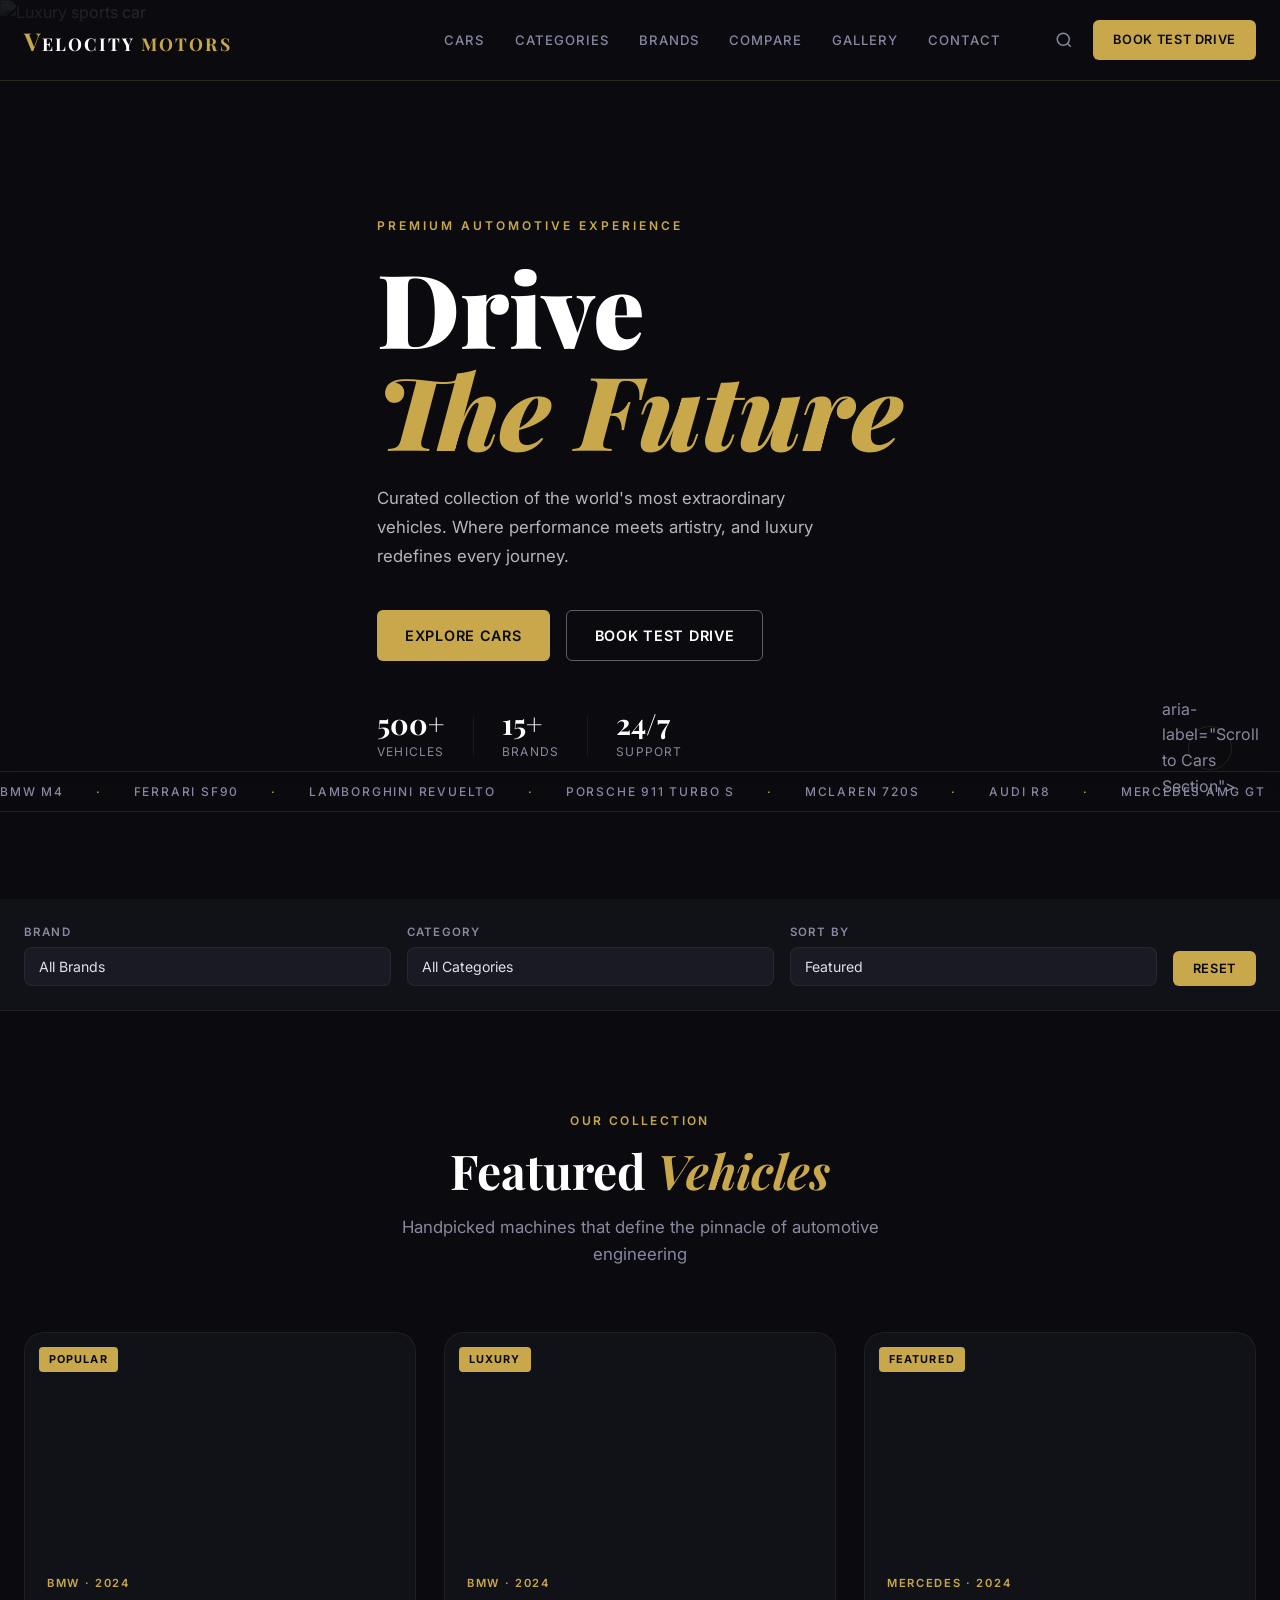
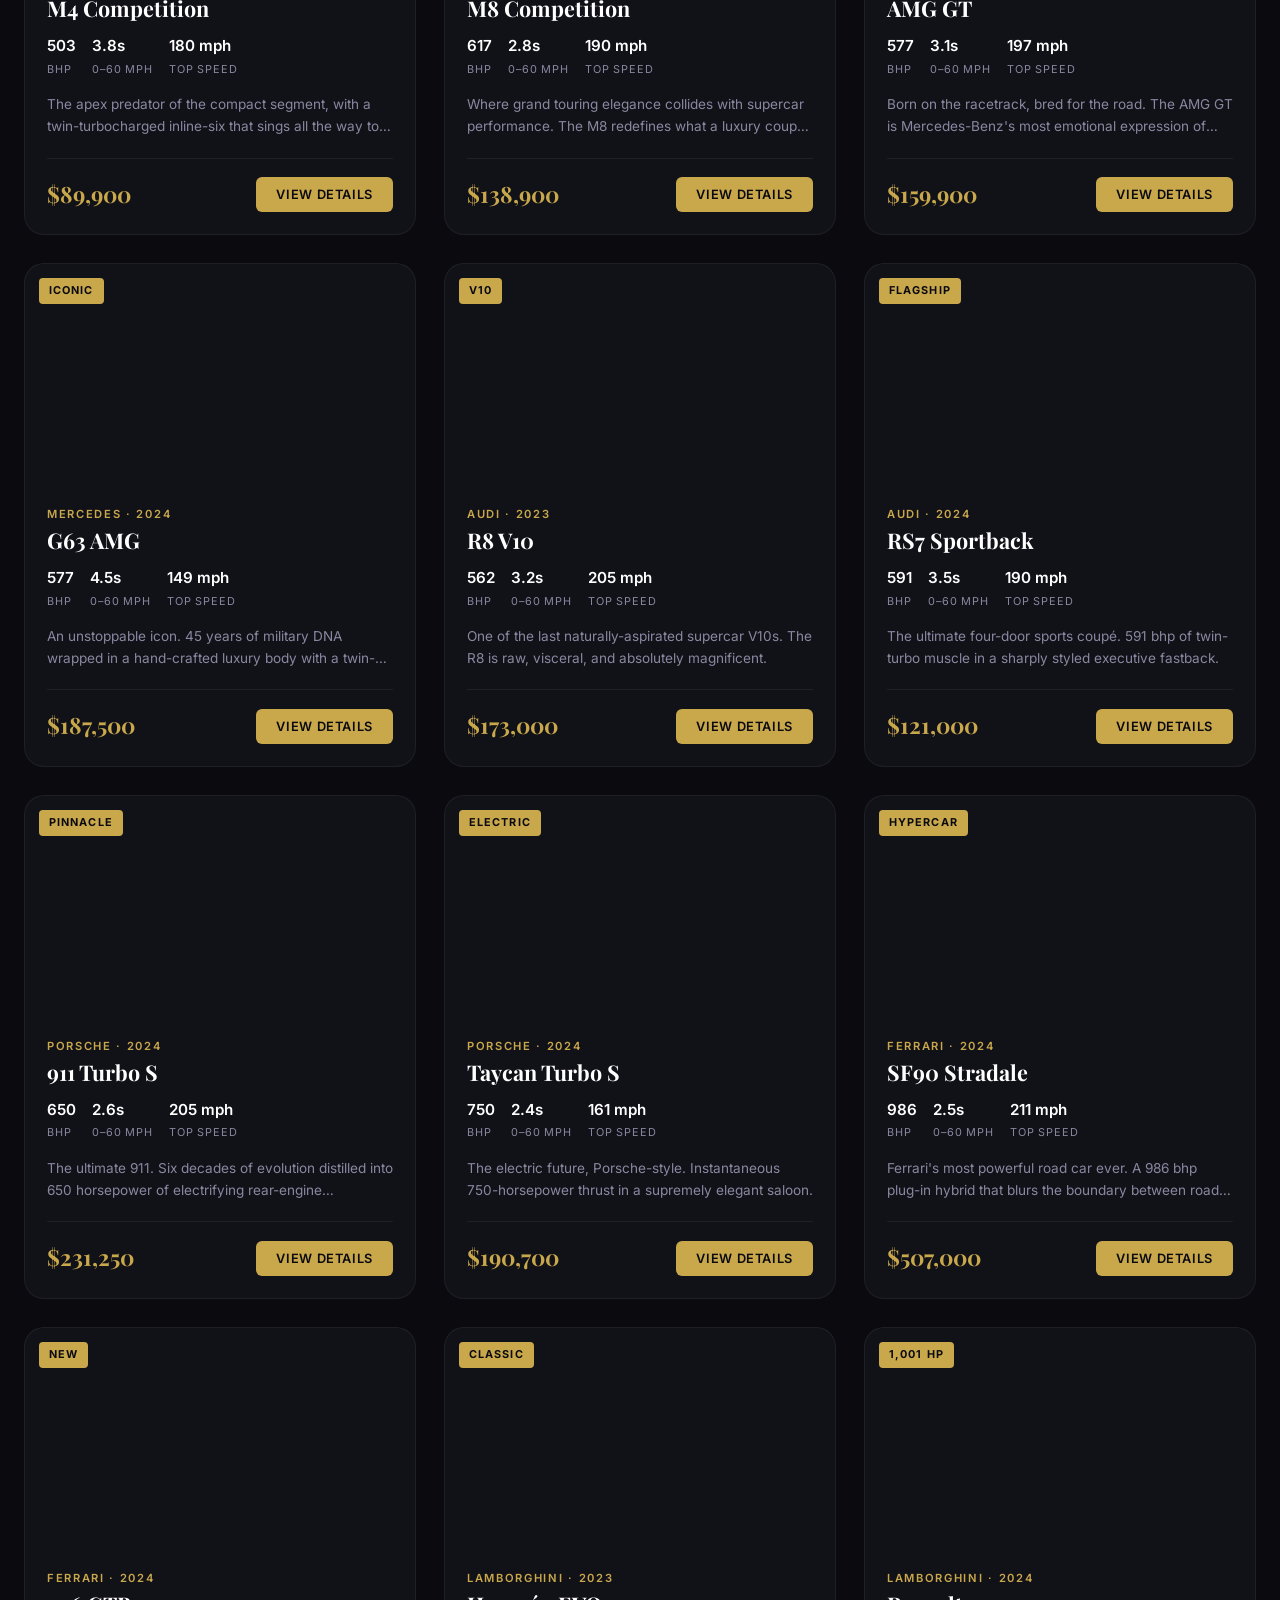
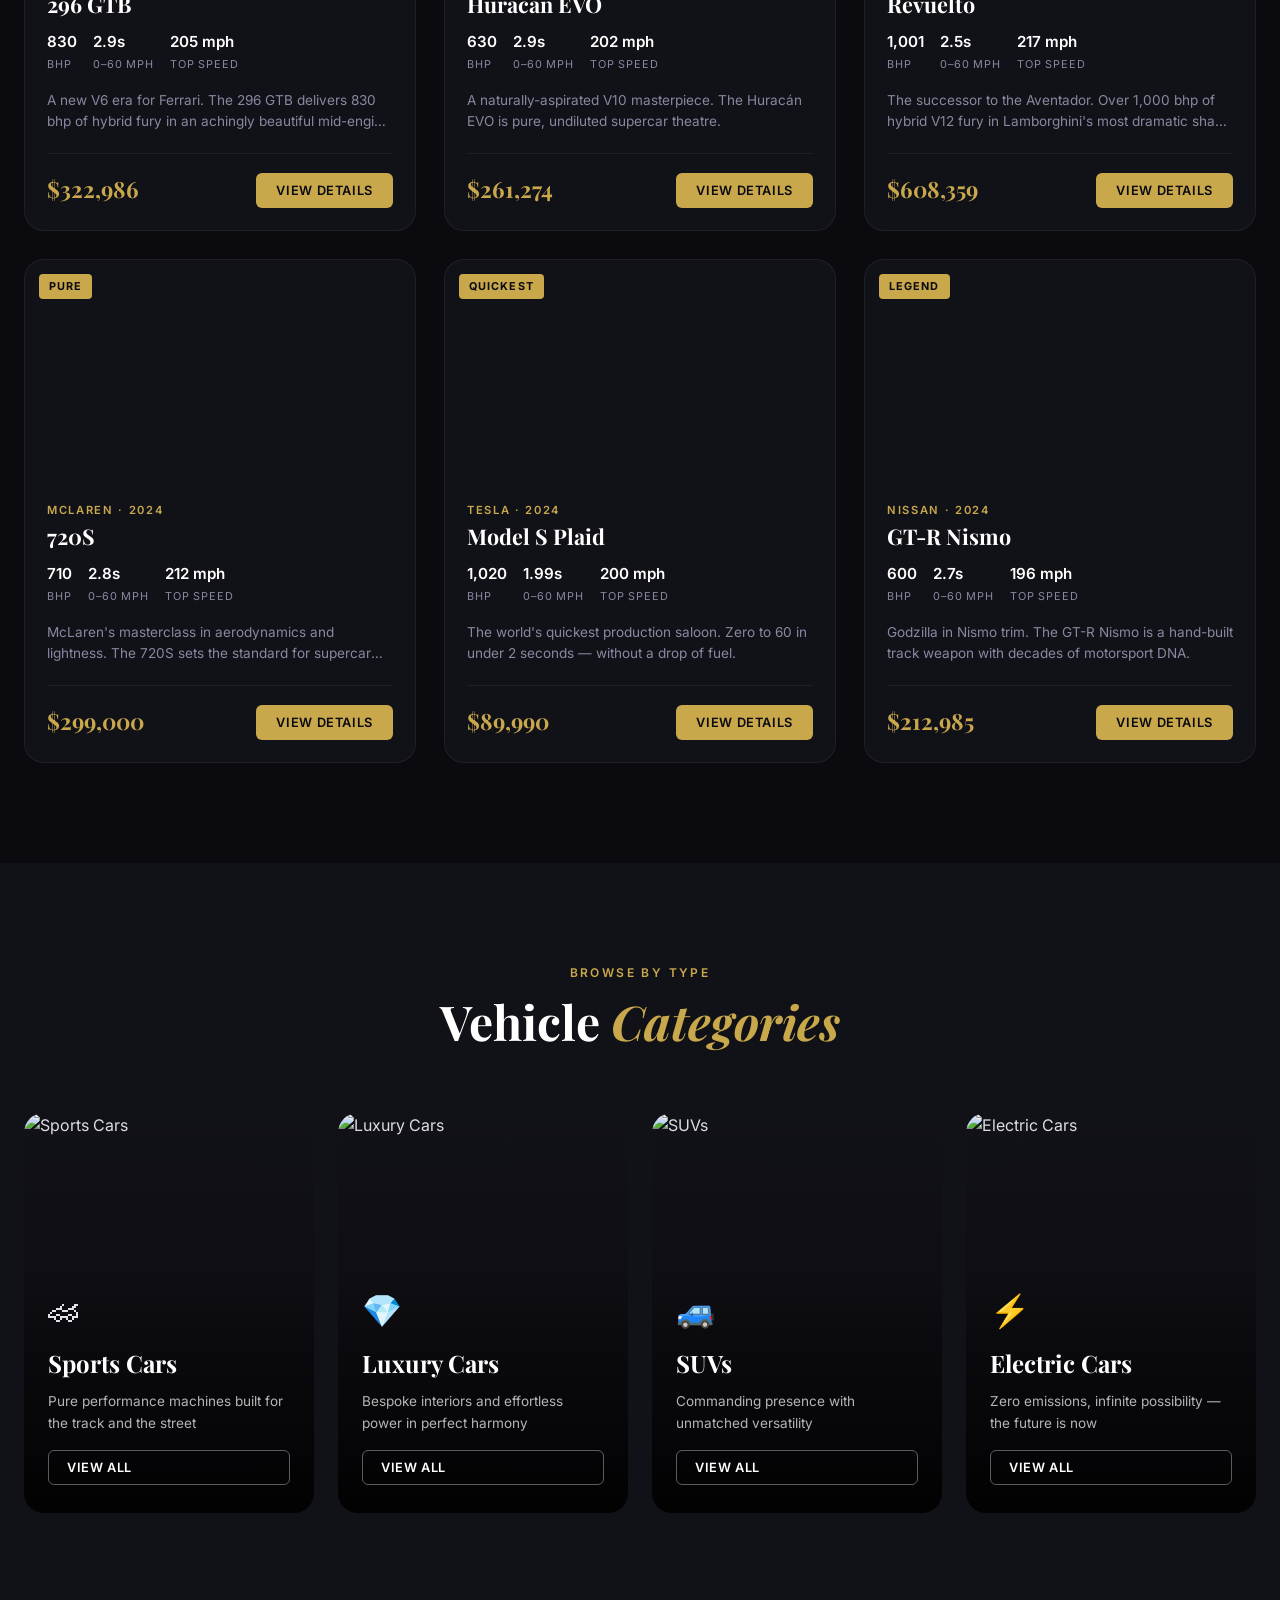
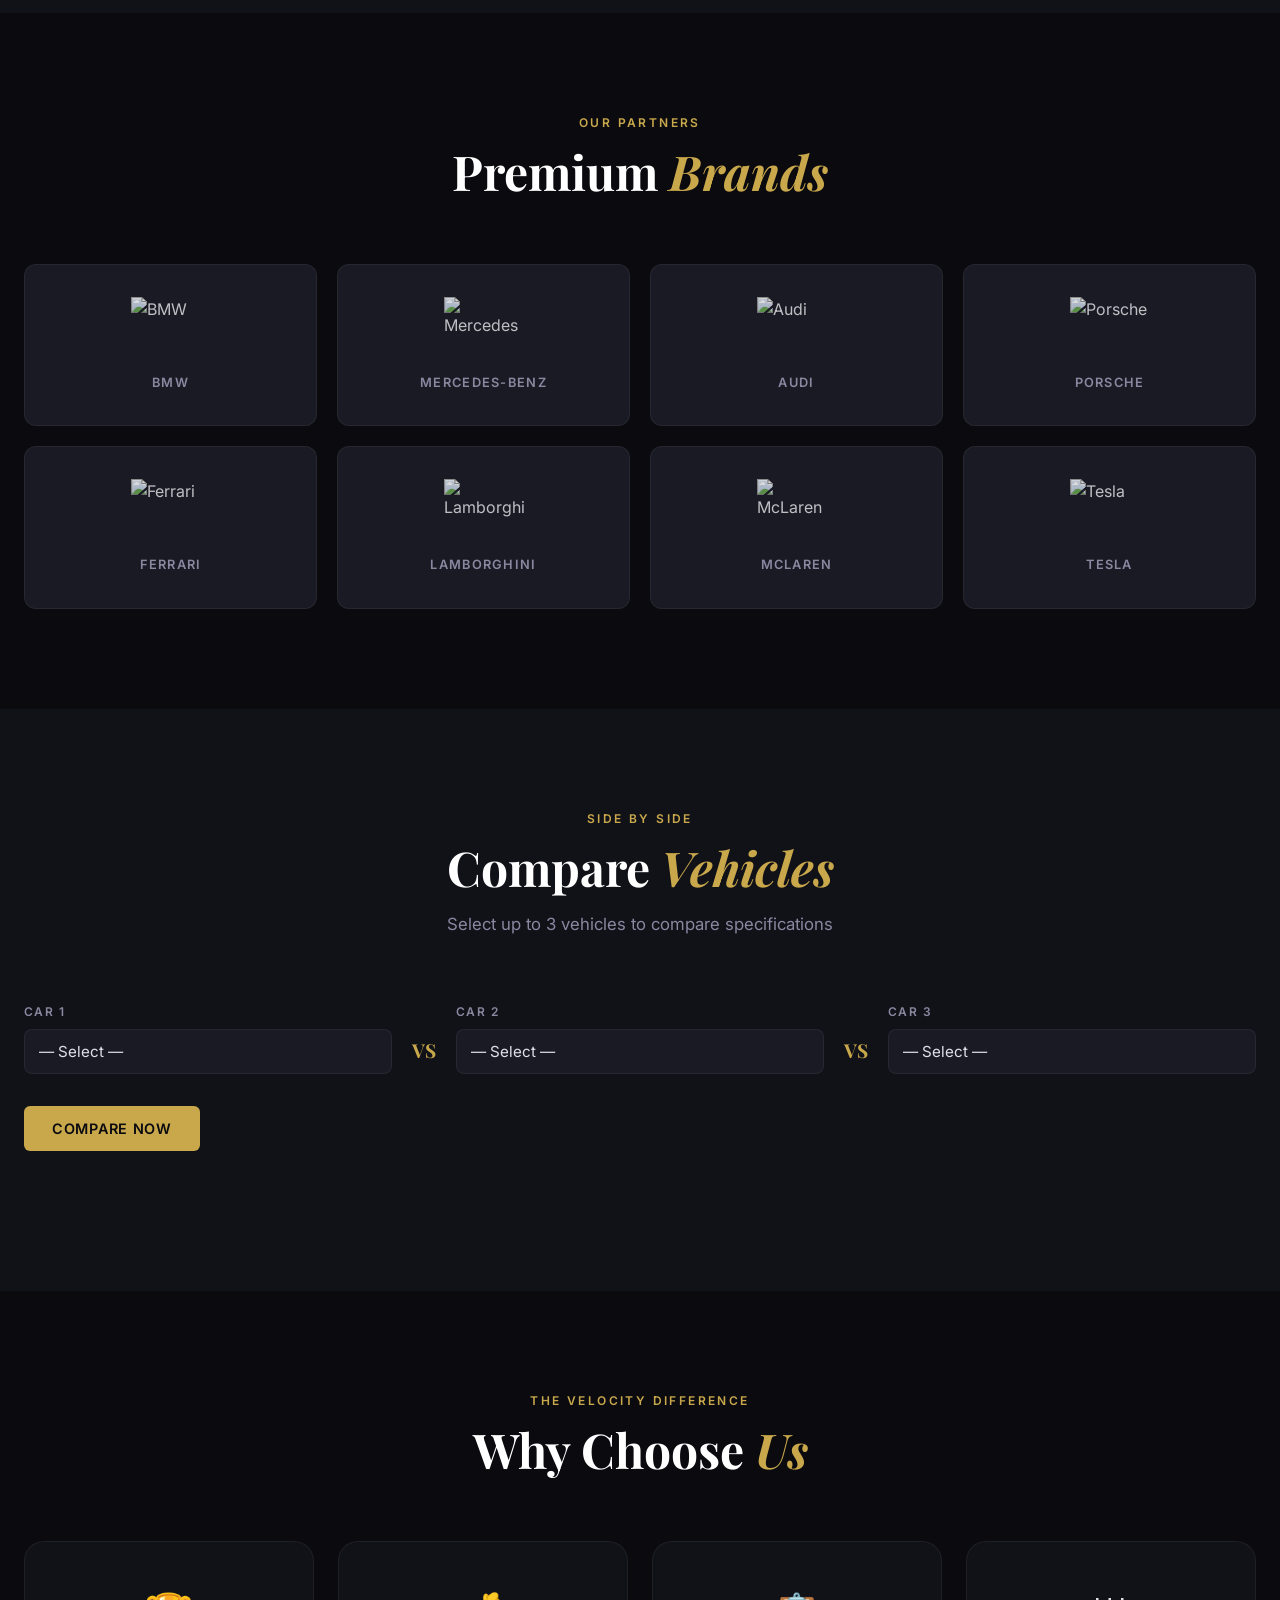
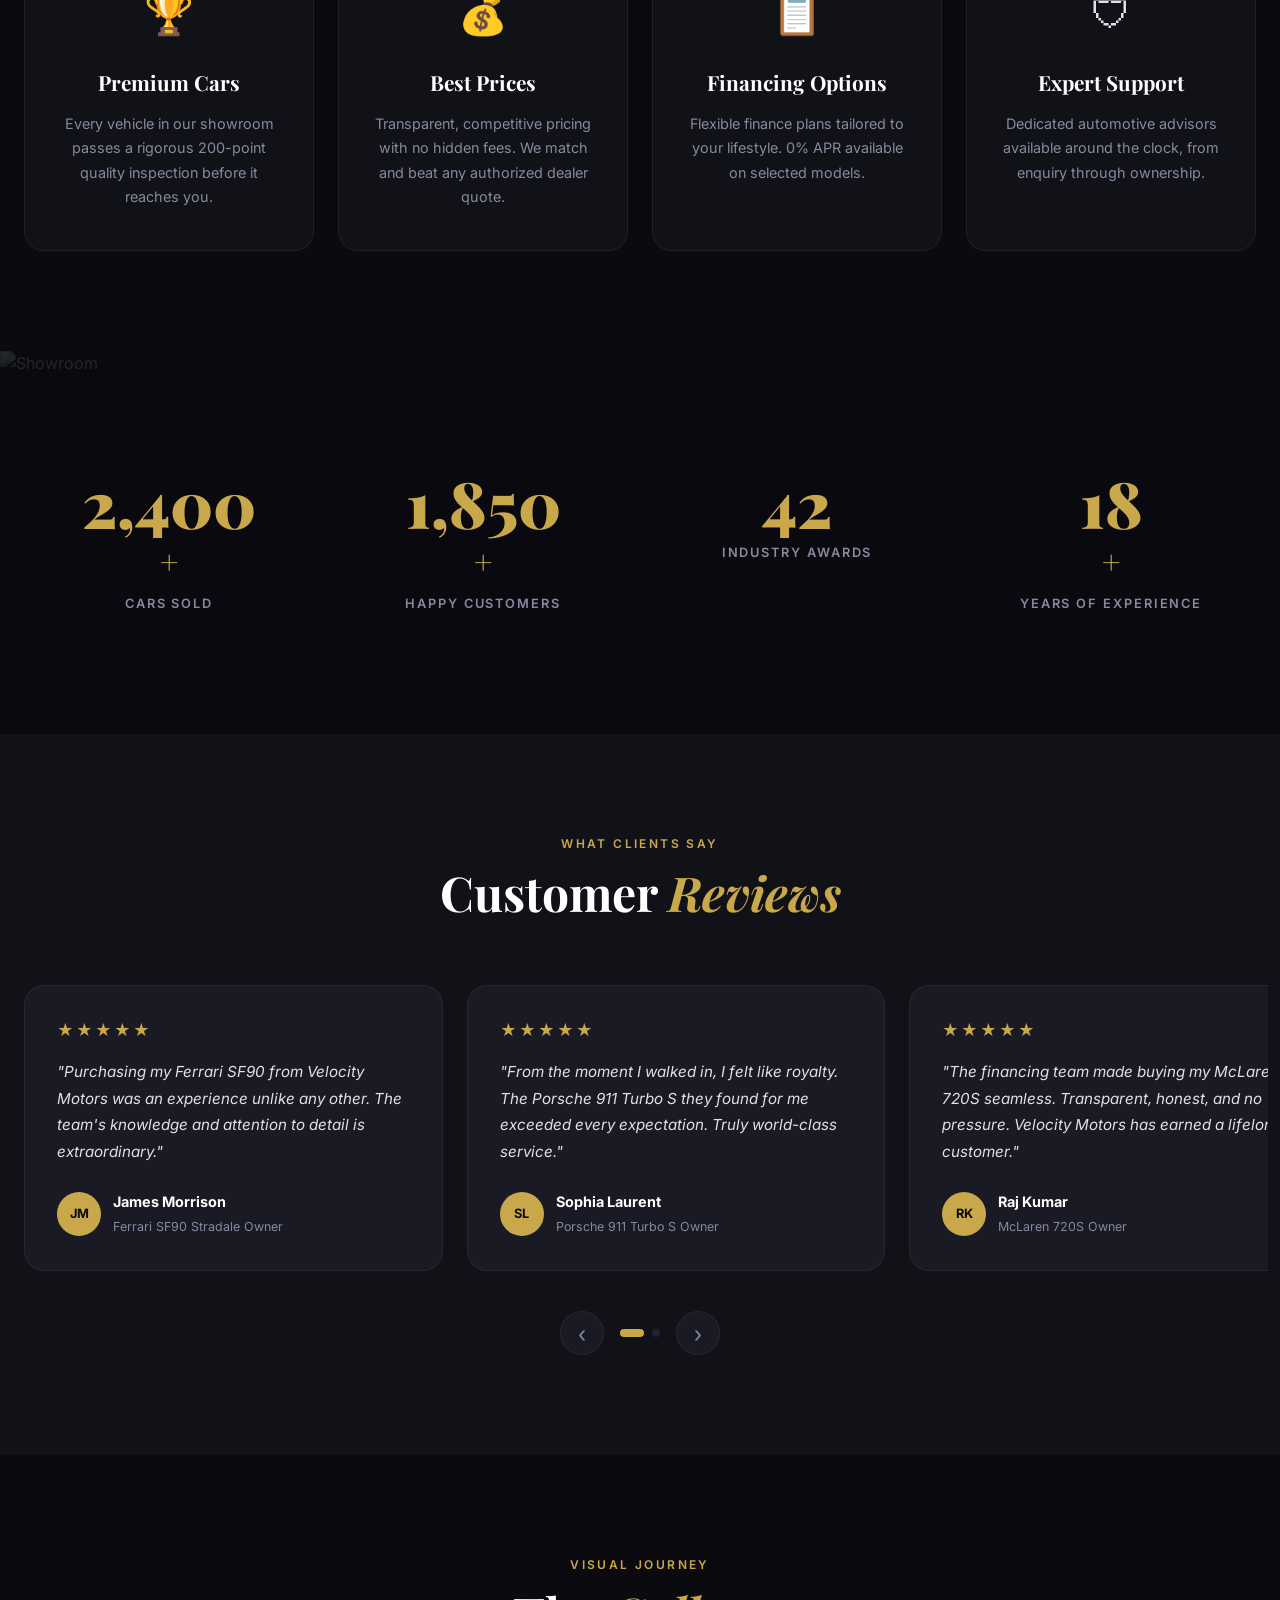
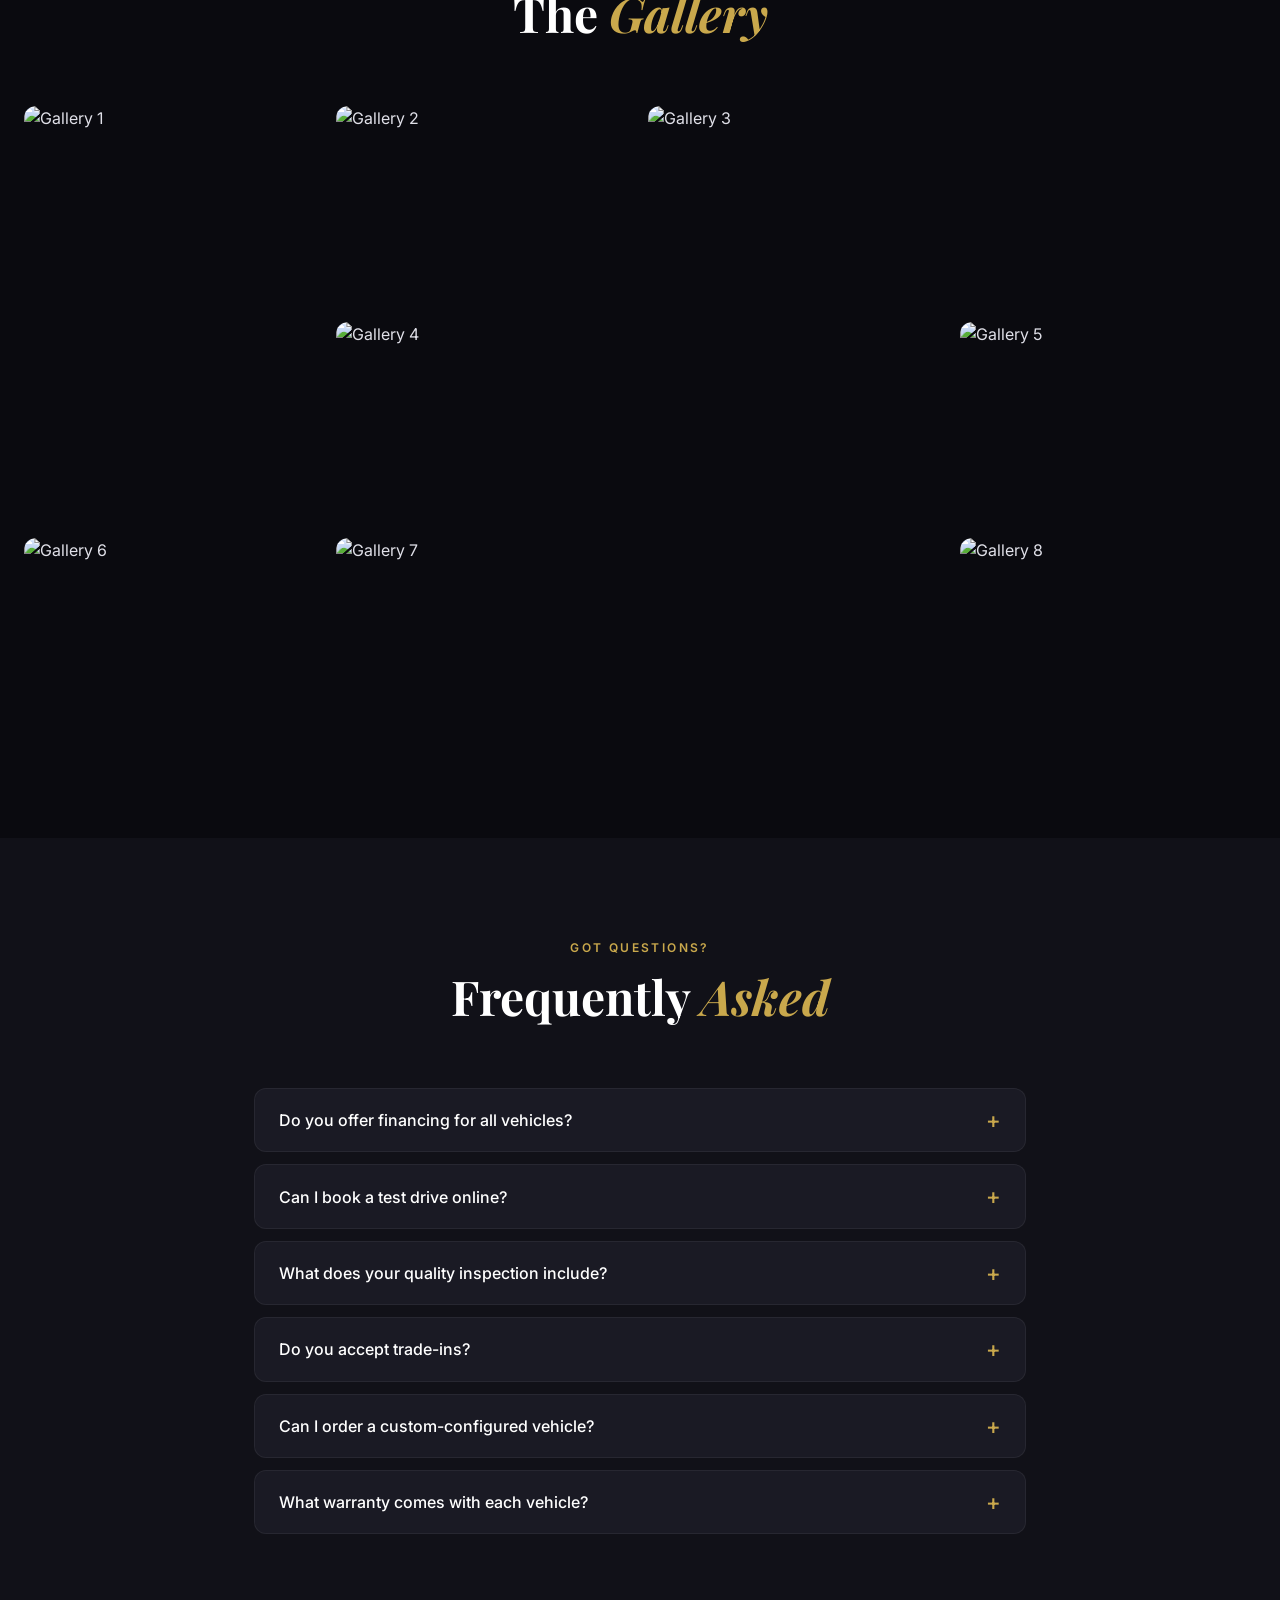
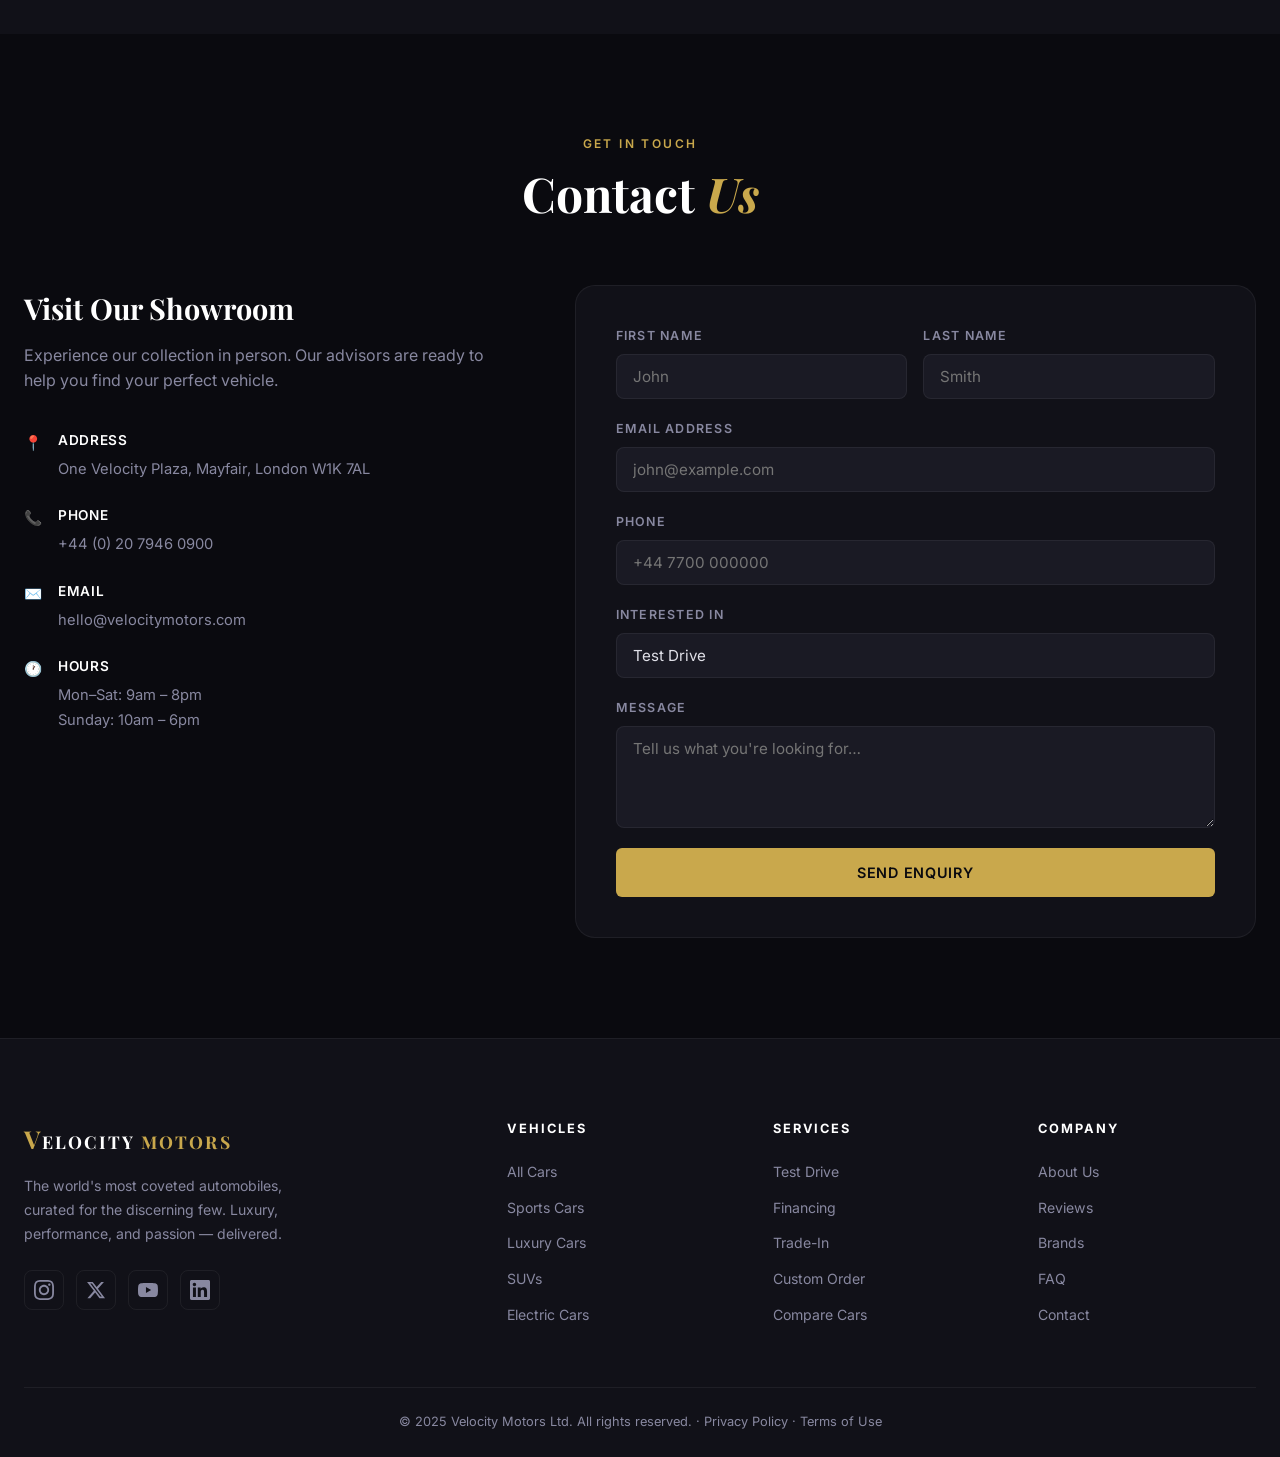
==== commit c375f173: "Fix index filename" ====
--- a/index.html
+++ b/index.html
@@ -1,660 +1,980 @@
-<!DOCTYPE html>
+<!doctype html>
 <html lang="en">
-<head>
-  <meta charset="UTF-8" />
-  <meta name="viewport" content="width=device-width, initial-scale=1.0" />
-  <title>Velocity Motors — Drive The Future</title>
-  <link rel="preconnect" href="https://fonts.googleapis.com" />
-  <link rel="preconnect" href="https://fonts.gstatic.com" crossorigin />
-  <link href="https://fonts.googleapis.com/css2?family=Playfair+Display:wght@400;600;700;900&family=Inter:wght@300;400;500;600;700&display=swap" rel="stylesheet" />
-  <link rel="stylesheet" href="style.css" />
-</head>
-<body>
-
-  <!-- NAV -->
-  <nav class="navbar" id="navbar">
-    <div class="nav-inner">
-      <a href="#" class="nav-logo">
-        <span class="logo-v">V</span>ELOCITY <span class="logo-m">MOTORS</span>
+  <head>
+    <meta charset="UTF-8" />
+    <meta name="viewport" content="width=device-width, initial-scale=1.0" />
+    <title>Velocity Motors — Drive The Future</title>
+    <link rel="preconnect" href="https://fonts.googleapis.com" />
+    <link rel="preconnect" href="https://fonts.gstatic.com" crossorigin />
+    <link
+      href="https://fonts.googleapis.com/css2?family=Playfair+Display:wght@400;600;700;900&family=Inter:wght@300;400;500;600;700&display=swap"
+      rel="stylesheet"
+    />
+    <link rel="stylesheet" href="style.css" />
+  </head>
+  <body>
+    <!-- NAV -->
+    <nav class="navbar" id="navbar">
+      <div class="nav-inner">
+        <a href="#" class="nav-logo">
+          <span class="logo-v">V</span>ELOCITY
+          <span class="logo-m">MOTORS</span>
+        </a>
+        <ul class="nav-links" id="navLinks">
+          <li><a href="#cars">Cars</a></li>
+          <li><a href="#categories">Categories</a></li>
+          <li><a href="#brands">Brands</a></li>
+          <li><a href="#compare">Compare</a></li>
+          <li><a href="#gallery">Gallery</a></li>
+          <li><a href="#contact">Contact</a></li>
+        </ul>
+        <div class="nav-actions">
+          <button class="btn-search" id="searchToggle" aria-label="Search">
+            <svg
+              width="18"
+              height="18"
+              viewBox="0 0 24 24"
+              fill="none"
+              stroke="currentColor"
+              stroke-width="2"
+            >
+              <circle cx="11" cy="11" r="8" />
+              <line x1="21" y1="21" x2="16.65" y2="16.65" />
+            </svg>
+          </button>
+          <a href="#contact" class="btn-gold btn-sm">Book Test Drive</a>
+          <button class="hamburger" id="hamburger" aria-label="Menu">
+            <span></span><span></span><span></span>
+          </button>
+        </div>
+      </div>
+      <!-- Search Bar -->
+      <div class="search-bar" id="searchBar">
+        <div class="search-inner">
+          <svg
+            width="20"
+            height="20"
+            viewBox="0 0 24 24"
+            fill="none"
+            stroke="currentColor"
+            stroke-width="2"
+          >
+            <circle cx="11" cy="11" r="8" />
+            <line x1="21" y1="21" x2="16.65" y2="16.65" />
+          </svg>
+          <input
+            type="text"
+            id="searchInput"
+            placeholder="Search by model, brand or category…"
+            autocomplete="off"
+          />
+          <button class="search-close" id="searchClose">✕</button>
+        </div>
+      </div>
+    </nav>
+
+    <!-- HERO -->
+    <section class="hero" id="hero">
+      <div class="hero-bg">
+        <img
+          src="https://images.unsplash.com/photo-1544636331-e26879cd4d9b?w=1920&q=85&auto=format&fit=crop"
+          alt="Luxury sports car"
+          class="hero-img"
+        />
+        <div class="hero-overlay"></div>
+      </div>
+      <div class="hero-ticker">
+        <div class="ticker-track">
+          <span>BMW M4</span><span class="dot">·</span> <span>Ferrari SF90</span
+          ><span class="dot">·</span> <span>Lamborghini Revuelto</span
+          ><span class="dot">·</span> <span>Porsche 911 Turbo S</span
+          ><span class="dot">·</span> <span>McLaren 720S</span
+          ><span class="dot">·</span> <span>Audi R8</span
+          ><span class="dot">·</span> <span>Mercedes AMG GT</span
+          ><span class="dot">·</span> <span>BMW M4</span
+          ><span class="dot">·</span> <span>Ferrari SF90</span
+          ><span class="dot">·</span> <span>Lamborghini Revuelto</span
+          ><span class="dot">·</span> <span>Porsche 911 Turbo S</span
+          ><span class="dot">·</span> <span>McLaren 720S</span
+          ><span class="dot">·</span> <span>Audi R8</span
+          ><span class="dot">·</span> <span>Mercedes AMG GT</span
+          ><span class="dot">·</span>
+        </div>
+      </div>
+      <div class="hero-content">
+        <p class="hero-eyebrow fade-up">Premium Automotive Experience</p>
+        <h1 class="hero-title fade-up delay-1">
+          Drive<br /><em>The Future</em>
+        </h1>
+        <p class="hero-desc fade-up delay-2">
+          Curated collection of the world's most extraordinary vehicles. Where
+          performance meets artistry, and luxury redefines every journey.
+        </p>
+        <div class="hero-actions fade-up delay-3">
+          <a href="#cars" class="btn-gold">Explore Cars</a>
+          <a href="#contact" class="btn-outline">Book Test Drive</a>
+        </div>
+        <div class="hero-badges fade-up delay-4">
+          <div class="badge">
+            <span class="badge-num">500+</span
+            ><span class="badge-label">Vehicles</span>
+          </div>
+          <div class="badge-divider"></div>
+          <div class="badge">
+            <span class="badge-num">15+</span
+            ><span class="badge-label">Brands</span>
+          </div>
+          <div class="badge-divider"></div>
+          <div class="badge">
+            <span class="badge-num">24/7</span
+            ><span class="badge-label">Support</span>
+          </div>
+        </div>
+      </div>
+      <a href="#cars" class="hero-scroll">
+        aria-label="Scroll to Cars Section">
+        <svg
+          width="24"
+          height="24"
+          viewBox="0 0 24 24"
+          fill="none"
+          stroke="currentColor"
+          stroke-width="2"
+        >
+          <polyline points="6 9 12 15 18 9" />
+        </svg>
       </a>
-      <ul class="nav-links" id="navLinks">
-        <li><a href="#cars">Cars</a></li>
-        <li><a href="#categories">Categories</a></li>
-        <li><a href="#brands">Brands</a></li>
-        <li><a href="#compare">Compare</a></li>
-        <li><a href="#gallery">Gallery</a></li>
-        <li><a href="#contact">Contact</a></li>
-      </ul>
-      <div class="nav-actions">
-        <button class="btn-search" id="searchToggle" aria-label="Search">
-          <svg width="18" height="18" viewBox="0 0 24 24" fill="none" stroke="currentColor" stroke-width="2"><circle cx="11" cy="11" r="8"/><line x1="21" y1="21" x2="16.65" y2="16.65"/></svg>
-        </button>
-        <a href="#contact" class="btn-gold btn-sm">Book Test Drive</a>
-        <button class="hamburger" id="hamburger" aria-label="Menu">
-          <span></span><span></span><span></span>
-        </button>
+    </section>
+
+    <!-- FILTER BAR -->
+    <section class="filter-bar" id="cars">
+      <div class="container">
+        <div class="filter-row">
+          <div class="filter-group">
+            <label for="filterBrand">Brand</label>
+            <select
+              id="filterBrand"
+              name="filterBrand"
+              aria-label="Filter by Brand"
+            >
+              <option value="">All Brands</option>
+              <option>BMW</option>
+              <option>Mercedes</option>
+              <option>Audi</option>
+              <option>Porsche</option>
+              <option>Ferrari</option>
+              <option>Lamborghini</option>
+              <option>McLaren</option>
+              <option>Tesla</option>
+              <option>Nissan</option>
+            </select>
+          </div>
+          <div class="filter-group">
+            <label for="filterCategory">Category</label>
+            <select id="filterCategory">
+              <option value="">All Categories</option>
+              <option>Sports Cars</option>
+              <option>Luxury Cars</option>
+              <option>SUVs</option>
+              <option>Electric Cars</option>
+            </select>
+          </div>
+          <div class="filter-group">
+            <label for="filterSort">Sort By</label>
+            <select id="filterSort" name="filterSort">
+              <option value="">Featured</option>
+              <option value="price-asc">Price: Low to High</option>
+              <option value="price-desc">Price: High to Low</option>
+              <option value="hp-desc">Horsepower</option>
+            </select>
+          </div>
+          <button class="btn-gold btn-sm" id="resetFilters">Reset</button>
+        </div>
+      </div>
+    </section>
+
+    <!-- FEATURED CARS -->
+    <section class="section" id="featured-cars">
+      <div class="container">
+        <div class="section-header">
+          <p class="section-eyebrow">Our Collection</p>
+          <h2 class="section-title">Featured <em>Vehicles</em></h2>
+          <p class="section-sub">
+            Handpicked machines that define the pinnacle of automotive
+            engineering
+          </p>
+        </div>
+        <div class="cars-grid" id="carsGrid">
+          <!-- Injected by JS -->
+        </div>
+        <div class="no-results hidden" id="noResults">
+          <svg
+            width="48"
+            height="48"
+            viewBox="0 0 24 24"
+            fill="none"
+            stroke="currentColor"
+            stroke-width="1.5"
+          >
+            <circle cx="11" cy="11" r="8" />
+            <line x1="21" y1="21" x2="16.65" y2="16.65" />
+          </svg>
+          <p>No vehicles found matching your criteria.</p>
+          <button
+            class="btn-gold btn-sm"
+            onclick="document.getElementById('resetFilters').click()"
+          >
+            Clear Filters
+          </button>
+        </div>
+      </div>
+    </section>
+
+    <!-- CATEGORIES -->
+    <section class="section section-dark" id="categories">
+      <div class="container">
+        <div class="section-header">
+          <p class="section-eyebrow">Browse By Type</p>
+          <h2 class="section-title">Vehicle <em>Categories</em></h2>
+        </div>
+        <div class="categories-grid">
+          <div class="cat-card" data-cat="Sports Cars">
+            <img
+              src="https://images.unsplash.com/photo-1494976388531-d1058494cdd8?w=700&q=80&auto=format&fit=crop"
+              alt="Sports Cars"
+            />
+            <div class="cat-overlay">
+              <span class="cat-icon">🏎</span>
+              <h3>Sports Cars</h3>
+              <p>
+                Pure performance machines built for the track and the street
+              </p>
+              <button
+                class="btn-outline btn-sm"
+                onclick="filterByCategory('Sports Cars')"
+              >
+                View All
+              </button>
+            </div>
+          </div>
+          <div class="cat-card" data-cat="Luxury Cars">
+            <img
+              src="https://images.unsplash.com/photo-1552519507-da3b142c6e3d?w=700&q=80&auto=format&fit=crop"
+              alt="Luxury Cars"
+            />
+            <div class="cat-overlay">
+              <span class="cat-icon">💎</span>
+              <h3>Luxury Cars</h3>
+              <p>Bespoke interiors and effortless power in perfect harmony</p>
+              <button
+                class="btn-outline btn-sm"
+                onclick="filterByCategory('Luxury Cars')"
+              >
+                View All
+              </button>
+            </div>
+          </div>
+          <div class="cat-card" data-cat="SUVs">
+            <img
+              src="https://images.unsplash.com/photo-1519641471654-76ce0107ad1b?w=700&q=80&auto=format&fit=crop"
+              alt="SUVs"
+            />
+            <div class="cat-overlay">
+              <span class="cat-icon">🚙</span>
+              <h3>SUVs</h3>
+              <p>Commanding presence with unmatched versatility</p>
+              <button
+                class="btn-outline btn-sm"
+                onclick="filterByCategory('SUVs')"
+              >
+                View All
+              </button>
+            </div>
+          </div>
+          <div class="cat-card" data-cat="Electric Cars">
+            <img
+              src="https://images.unsplash.com/photo-1617788138017-80ad40651399?w=700&q=80&auto=format&fit=crop"
+              alt="Electric Cars"
+            />
+            <div class="cat-overlay">
+              <span class="cat-icon">⚡</span>
+              <h3>Electric Cars</h3>
+              <p>Zero emissions, infinite possibility — the future is now</p>
+              <button
+                class="btn-outline btn-sm"
+                onclick="filterByCategory('Electric Cars')"
+              >
+                View All
+              </button>
+            </div>
+          </div>
+        </div>
+      </div>
+    </section>
+
+    <!-- BRANDS -->
+    <section class="section" id="brands">
+      <div class="container">
+        <div class="section-header">
+          <p class="section-eyebrow">Our Partners</p>
+          <h2 class="section-title">Premium <em>Brands</em></h2>
+        </div>
+        <div class="brands-grid">
+          <div class="brand-card" onclick="filterByBrand('BMW')">
+            <div class="brand-logo-wrap">
+              <img src="./images/BMW.png" alt="BMW" />
+            </div>
+            <span>BMW</span>
+          </div>
+          <div class="brand-card" onclick="filterByBrand('Mercedes')">
+            <div class="brand-logo-wrap">
+              <img src="./images/Mercedes.png" alt="Mercedes" />
+            </div>
+            <span>Mercedes-Benz</span>
+          </div>
+          <div class="brand-card" onclick="filterByBrand('Audi')">
+            <div class="brand-logo-wrap">
+              <img src="./images/Audi.png" alt="Audi" />
+            </div>
+            <span>Audi</span>
+          </div>
+          <div class="brand-card" onclick="filterByBrand('Porsche')">
+            <div class="brand-logo-wrap">
+              <img src="./images/Porsche.png" alt="Porsche" />
+            </div>
+            <span>Porsche</span>
+          </div>
+          <div class="brand-card" onclick="filterByBrand('Ferrari')">
+            <div class="brand-logo-wrap">
+              <img src="./images/Ferrari.png" alt="Ferrari" />
+            </div>
+            <span>Ferrari</span>
+          </div>
+          <div class="brand-card" onclick="filterByBrand('Lamborghini')">
+            <div class="brand-logo-wrap">
+              <img src="./images/Lamborghini.png" alt="Lamborghini" />
+            </div>
+            <span>Lamborghini</span>
+          </div>
+          <div class="brand-card" onclick="filterByBrand('McLaren')">
+            <div class="brand-logo-wrap">
+              <img src="./images/McLaren.png" alt="McLaren" />
+            </div>
+            <span>McLaren</span>
+          </div>
+          <div class="brand-card" onclick="filterByBrand('Tesla')">
+            <div class="brand-logo-wrap">
+              <img src="./images/Tesla.png" alt="Tesla" />
+            </div>
+            <span>Tesla</span>
+          </div>
+        </div>
+      </div>
+    </section>
+
+    <!-- CAR COMPARISON -->
+    <section class="section section-dark" id="compare">
+      <div class="container">
+        <div class="section-header">
+          <p class="section-eyebrow">Side By Side</p>
+          <h2 class="section-title">Compare <em>Vehicles</em></h2>
+          <p class="section-sub">
+            Select up to 3 vehicles to compare specifications
+          </p>
+        </div>
+        <div class="compare-selects">
+          <div class="compare-slot">
+            <label for="cmp1">Car 1</label>
+            <select class="compare-pick" id="cmp1">
+              <option value="">— Select —</option>
+            </select>
+          </div>
+          <div class="compare-vs">VS</div>
+          <div class="compare-slot">
+            <label for="cmp2">Car 2</label>
+            <select class="compare-pick" id="cmp2">
+              <option value="">— Select —</option>
+            </select>
+          </div>
+          <div class="compare-vs">VS</div>
+          <div class="compare-slot">
+            <label for="cmp3">Car 3</label>
+            <select class="compare-pick" id="cmp3">
+              <option value="">— Select —</option>
+            </select>
+          </div>
+        </div>
+        <button class="btn-gold" id="compareBtn">Compare Now</button>
+        <div class="compare-table-wrap" id="compareResult"></div>
+      </div>
+    </section>
+
+    <!-- WHY US -->
+    <section class="section" id="why-us">
+      <div class="container">
+        <div class="section-header">
+          <p class="section-eyebrow">The Velocity Difference</p>
+          <h2 class="section-title">Why Choose <em>Us</em></h2>
+        </div>
+        <div class="why-grid">
+          <div class="why-card reveal">
+            <div class="why-icon">🏆</div>
+            <h3>Premium Cars</h3>
+            <p>
+              Every vehicle in our showroom passes a rigorous 200-point quality
+              inspection before it reaches you.
+            </p>
+          </div>
+          <div class="why-card reveal">
+            <div class="why-icon">💰</div>
+            <h3>Best Prices</h3>
+            <p>
+              Transparent, competitive pricing with no hidden fees. We match and
+              beat any authorized dealer quote.
+            </p>
+          </div>
+          <div class="why-card reveal">
+            <div class="why-icon">📋</div>
+            <h3>Financing Options</h3>
+            <p>
+              Flexible finance plans tailored to your lifestyle. 0% APR
+              available on selected models.
+            </p>
+          </div>
+          <div class="why-card reveal">
+            <div class="why-icon">🛡</div>
+            <h3>Expert Support</h3>
+            <p>
+              Dedicated automotive advisors available around the clock, from
+              enquiry through ownership.
+            </p>
+          </div>
+        </div>
+      </div>
+    </section>
+
+    <!-- STATS -->
+    <section class="section stats-section">
+      <div class="stats-bg">
+        <img
+          src="https://images.unsplash.com/photo-1493238792000-8113da705763?w=1920&q=70&auto=format&fit=crop"
+          alt="Showroom"
+        />
+        <div class="stats-overlay"></div>
+      </div>
+      <div class="container">
+        <div class="stats-grid">
+          <div class="stat-item reveal">
+            <span class="stat-num" data-target="2400">0</span
+            ><span class="stat-suffix">+</span>
+            <span class="stat-label">Cars Sold</span>
+          </div>
+          <div class="stat-item reveal">
+            <span class="stat-num" data-target="1850">0</span
+            ><span class="stat-suffix">+</span>
+            <span class="stat-label">Happy Customers</span>
+          </div>
+          <div class="stat-item reveal">
+            <span class="stat-num" data-target="42">0</span>
+            <span class="stat-label">Industry Awards</span>
+          </div>
+          <div class="stat-item reveal">
+            <span class="stat-num" data-target="18">0</span
+            ><span class="stat-suffix">+</span>
+            <span class="stat-label">Years of Experience</span>
+          </div>
+        </div>
+      </div>
+    </section>
+
+    <!-- TESTIMONIALS -->
+    <section class="section section-dark" id="reviews">
+      <div class="container">
+        <div class="section-header">
+          <p class="section-eyebrow">What Clients Say</p>
+          <h2 class="section-title">Customer <em>Reviews</em></h2>
+        </div>
+        <div class="testimonial-slider" id="testimonialSlider">
+          <div class="testimonials-track" id="testimonialsTrack">
+            <div class="testimonial-card">
+              <div class="stars">★★★★★</div>
+              <p>
+                "Purchasing my Ferrari SF90 from Velocity Motors was an
+                experience unlike any other. The team's knowledge and attention
+                to detail is extraordinary."
+              </p>
+              <div class="reviewer">
+                <div class="reviewer-avatar">JM</div>
+                <div>
+                  <strong>James Morrison</strong>
+                  <span>Ferrari SF90 Stradale Owner</span>
+                </div>
+              </div>
+            </div>
+            <div class="testimonial-card">
+              <div class="stars">★★★★★</div>
+              <p>
+                "From the moment I walked in, I felt like royalty. The Porsche
+                911 Turbo S they found for me exceeded every expectation. Truly
+                world-class service."
+              </p>
+              <div class="reviewer">
+                <div class="reviewer-avatar">SL</div>
+                <div>
+                  <strong>Sophia Laurent</strong>
+                  <span>Porsche 911 Turbo S Owner</span>
+                </div>
+              </div>
+            </div>
+            <div class="testimonial-card">
+              <div class="stars">★★★★★</div>
+              <p>
+                "The financing team made buying my McLaren 720S seamless.
+                Transparent, honest, and no pressure. Velocity Motors has earned
+                a lifelong customer."
+              </p>
+              <div class="reviewer">
+                <div class="reviewer-avatar">RK</div>
+                <div>
+                  <strong>Raj Kumar</strong>
+                  <span>McLaren 720S Owner</span>
+                </div>
+              </div>
+            </div>
+            <div class="testimonial-card">
+              <div class="stars">★★★★★</div>
+              <p>
+                "I flew in from Dubai just to pick up my Lamborghini Revuelto.
+                The entire delivery experience was immaculate. No other
+                dealership comes close."
+              </p>
+              <div class="reviewer">
+                <div class="reviewer-avatar">AH</div>
+                <div>
+                  <strong>Ahmed Hassan</strong>
+                  <span>Lamborghini Revuelto Owner</span>
+                </div>
+              </div>
+            </div>
+            <div class="testimonial-card">
+              <div class="stars">★★★★★</div>
+              <p>
+                "My Tesla Model S Plaid was perfectly configured and delivered
+                ahead of schedule. The tech briefing from their specialist saved
+                me hours of reading the manual."
+              </p>
+              <div class="reviewer">
+                <div class="reviewer-avatar">EC</div>
+                <div>
+                  <strong>Elena Chen</strong>
+                  <span>Tesla Model S Plaid Owner</span>
+                </div>
+              </div>
+            </div>
+          </div>
+        </div>
+        <div class="slider-controls">
+          <button class="slider-btn" id="prevTestimonial">‹</button>
+          <div class="slider-dots" id="sliderDots"></div>
+          <button class="slider-btn" id="nextTestimonial">›</button>
+        </div>
+      </div>
+    </section>
+
+    <!-- GALLERY -->
+    <section class="section" id="gallery">
+      <div class="container">
+        <div class="section-header">
+          <p class="section-eyebrow">Visual Journey</p>
+          <h2 class="section-title">The <em>Gallery</em></h2>
+        </div>
+        <div class="gallery-grid">
+          <div class="gallery-item tall reveal">
+            <img
+              src="https://images.unsplash.com/photo-1614200179396-2bdb77ebf81b?w=800&q=80&auto=format&fit=crop"
+              alt="Gallery 1"
+            />
+          </div>
+          <div class="gallery-item reveal">
+            <img
+              src="https://ichef.bbci.co.uk/ace/ws/640/cpsprodpb/9f1b/live/2006d130-09ab-11ef-8df7-f77b96070761.jpg.webp"
+              alt="Gallery 2"
+            />
+          </div>
+          <div class="gallery-item reveal">
+            <img
+              src="https://images.unsplash.com/photo-1502877338535-766e1452684a?w=600&q=80&auto=format&fit=crop"
+              alt="Gallery 3"
+            />
+          </div>
+          <div class="gallery-item wide reveal">
+            <img
+              src="https://images.unsplash.com/photo-1568605117036-5fe5e7bab0b7?w=900&q=80&auto=format&fit=crop"
+              alt="Gallery 4"
+            />
+          </div>
+          <div class="gallery-item reveal">
+            <img
+              src="https://images.unsplash.com/photo-1544636331-e26879cd4d9b?w=600&q=80&auto=format&fit=crop"
+              alt="Gallery 5"
+            />
+          </div>
+          <div class="gallery-item reveal">
+            <img
+              src="https://images.unsplash.com/photo-1580274455191-1c62238fa333?w=600&q=80&auto=format&fit=crop"
+              alt="Gallery 6"
+            />
+          </div>
+          <div class="gallery-item wide reveal">
+            <img
+              src="https://images.unsplash.com/photo-1525609004556-c46c7d6cf023?w=900&q=80&auto=format&fit=crop"
+              alt="Gallery 7"
+            />
+          </div>
+          <div class="gallery-item reveal">
+            <img
+              src="https://images.unsplash.com/photo-1517994112540-009c47ea476b?w=600&q=80&auto=format&fit=crop"
+              alt="Gallery 8"
+            />
+          </div>
+        </div>
+      </div>
+    </section>
+
+    <!-- FAQ -->
+    <section class="section section-dark" id="faq">
+      <div class="container faq-container">
+        <div class="section-header">
+          <p class="section-eyebrow">Got Questions?</p>
+          <h2 class="section-title">Frequently <em>Asked</em></h2>
+        </div>
+        <div class="faq-list">
+          <div class="faq-item">
+            <button class="faq-question">
+              Do you offer financing for all vehicles?
+              <span class="faq-icon">+</span>
+            </button>
+            <div class="faq-answer">
+              <p>
+                Yes. We partner with over 20 premium lenders to offer
+                competitive financing on every vehicle in our showroom. Our
+                finance specialists will tailor a plan to your needs, including
+                0% APR on selected models for qualified buyers.
+              </p>
+            </div>
+          </div>
+          <div class="faq-item">
+            <button class="faq-question">
+              Can I book a test drive online?
+              <span class="faq-icon">+</span>
+            </button>
+            <div class="faq-answer">
+              <p>
+                Absolutely. Simply fill in the contact form below, choose your
+                preferred vehicle and date, and one of our advisors will confirm
+                your appointment within 2 hours. Test drives are available 7
+                days a week.
+              </p>
+            </div>
+          </div>
+          <div class="faq-item">
+            <button class="faq-question">
+              What does your quality inspection include?
+              <span class="faq-icon">+</span>
+            </button>
+            <div class="faq-answer">
+              <p>
+                Every vehicle undergoes our proprietary 200-point inspection
+                covering mechanical systems, safety features, electronics,
+                bodywork, and interior condition. A full inspection report is
+                provided with every purchase.
+              </p>
+            </div>
+          </div>
+          <div class="faq-item">
+            <button class="faq-question">
+              Do you accept trade-ins?
+              <span class="faq-icon">+</span>
+            </button>
+            <div class="faq-answer">
+              <p>
+                Yes, we accept trade-ins of any make and model. Our team will
+                assess your current vehicle and provide a fair, transparent
+                valuation that can be applied directly to your new purchase.
+              </p>
+            </div>
+          </div>
+          <div class="faq-item">
+            <button class="faq-question">
+              Can I order a custom-configured vehicle?
+              <span class="faq-icon">+</span>
+            </button>
+            <div class="faq-answer">
+              <p>
+                Yes. We work directly with manufacturers on bespoke orders.
+                Whether you want a specific paint, interior material, or
+                performance upgrade, our configurators will guide you through
+                the process from factory to delivery.
+              </p>
+            </div>
+          </div>
+          <div class="faq-item">
+            <button class="faq-question">
+              What warranty comes with each vehicle?
+              <span class="faq-icon">+</span>
+            </button>
+            <div class="faq-answer">
+              <p>
+                All new vehicles come with the full manufacturer's warranty.
+                Pre-owned cars include a minimum 12-month Velocity Motors
+                warranty, with extended options available up to 5 years.
+              </p>
+            </div>
+          </div>
+        </div>
+      </div>
+    </section>
+
+    <!-- CONTACT -->
+    <section class="section" id="contact">
+      <div class="container">
+        <div class="section-header">
+          <p class="section-eyebrow">Get In Touch</p>
+          <h2 class="section-title">Contact <em>Us</em></h2>
+        </div>
+        <div class="contact-wrap">
+          <div class="contact-info">
+            <h3>Visit Our Showroom</h3>
+            <p>
+              Experience our collection in person. Our advisors are ready to
+              help you find your perfect vehicle.
+            </p>
+            <div class="contact-item">
+              <span class="contact-icon">📍</span>
+              <div>
+                <strong>Address</strong>
+                <span>One Velocity Plaza, Mayfair, London W1K 7AL</span>
+              </div>
+            </div>
+            <div class="contact-item">
+              <span class="contact-icon">📞</span>
+              <div>
+                <strong>Phone</strong>
+                <span>+44 (0) 20 7946 0900</span>
+              </div>
+            </div>
+            <div class="contact-item">
+              <span class="contact-icon">✉️</span>
+              <div>
+                <strong>Email</strong>
+                <span>hello@velocitymotors.com</span>
+              </div>
+            </div>
+            <div class="contact-item">
+              <span class="contact-icon">🕐</span>
+              <div>
+                <strong>Hours</strong>
+                <span>Mon–Sat: 9am – 8pm<br />Sunday: 10am – 6pm</span>
+              </div>
+            </div>
+          </div>
+          <div class="contact-form-wrap">
+            <div class="contact-form" id="contactForm">
+              <div class="form-row">
+                <div class="form-group">
+                  <label>First Name</label>
+                  <input type="text" placeholder="John" />
+                </div>
+                <div class="form-group">
+                  <label>Last Name</label>
+                  <input type="text" placeholder="Smith" />
+                </div>
+              </div>
+              <div class="form-group">
+                <label>Email Address</label>
+                <input type="email" placeholder="john@example.com" />
+              </div>
+              <div class="form-group">
+                <label>Phone</label>
+                <input type="tel" placeholder="+44 7700 000000" />
+              </div>
+              <div class="form-group">
+                <label for="interestedIn">Interested In</label>
+                <select id="interestedIn">
+                  <option>Test Drive</option>
+                  <option>Purchase Enquiry</option>
+                  <option>Financing</option>
+                  <option>Trade-In Valuation</option>
+                  <option>Custom Order</option>
+                </select>
+              </div>
+              <div class="form-group">
+                <label for="message">Message</label>
+                <textarea
+                  id="message"
+                  rows="4"
+                  placeholder="Tell us what you're looking for…"
+                ></textarea>
+              </div>
+              <button
+                class="btn-gold btn-full"
+                onclick="handleFormSubmit(event)"
+              >
+                Send Enquiry
+              </button>
+              <div class="form-success hidden" id="formSuccess">
+                <span>✓</span> Thank you! We'll be in touch within 2 hours.
+              </div>
+            </div>
+          </div>
+        </div>
+      </div>
+    </section>
+
+    <!-- FOOTER -->
+    <footer class="footer">
+      <div class="container">
+        <div class="footer-top">
+          <div class="footer-brand">
+            <a href="#" class="nav-logo"
+              ><span class="logo-v">V</span>ELOCITY
+              <span class="logo-m">MOTORS</span></a
+            >
+            <p>
+              The world's most coveted automobiles, curated for the discerning
+              few. Luxury, performance, and passion — delivered.
+            </p>
+            <div class="social-links">
+              <a href="#" aria-label="Instagram" class="social-link">
+                <svg
+                  viewBox="0 0 24 24"
+                  fill="currentColor"
+                  width="20"
+                  height="20"
+                >
+                  <path
+                    d="M12 2.163c3.204 0 3.584.012 4.85.07 3.252.148 4.771 1.691 4.919 4.919.058 1.265.069 1.645.069 4.849 0 3.205-.012 3.584-.069 4.849-.149 3.225-1.664 4.771-4.919 4.919-1.266.058-1.644.07-4.85.07-3.204 0-3.584-.012-4.849-.07-3.26-.149-4.771-1.699-4.919-4.92-.058-1.265-.07-1.644-.07-4.849 0-3.204.013-3.583.07-4.849.149-3.227 1.664-4.771 4.919-4.919 1.266-.057 1.645-.069 4.849-.069zm0-2.163c-3.259 0-3.667.014-4.947.072-4.358.2-6.78 2.618-6.98 6.98-.059 1.281-.073 1.689-.073 4.948 0 3.259.014 3.668.072 4.948.2 4.358 2.618 6.78 6.98 6.98 1.281.058 1.689.072 4.948.072 3.259 0 3.668-.014 4.948-.072 4.354-.2 6.782-2.618 6.979-6.98.059-1.28.073-1.689.073-4.948 0-3.259-.014-3.667-.072-4.947-.196-4.354-2.617-6.78-6.979-6.98-1.281-.059-1.69-.073-4.949-.073zm0 5.838c-3.403 0-6.162 2.759-6.162 6.162s2.759 6.163 6.162 6.163 6.162-2.759 6.162-6.163c0-3.403-2.759-6.162-6.162-6.162zm0 10.162c-2.209 0-4-1.79-4-4 0-2.209 1.791-4 4-4s4 1.791 4 4c0 2.21-1.791 4-4 4zm6.406-11.845c-.796 0-1.441.645-1.441 1.44s.645 1.44 1.441 1.44c.795 0 1.439-.645 1.439-1.44s-.644-1.44-1.439-1.44z"
+                  />
+                </svg>
+              </a>
+              <a href="#" aria-label="Twitter/X" class="social-link">
+                <svg
+                  viewBox="0 0 24 24"
+                  fill="currentColor"
+                  width="20"
+                  height="20"
+                >
+                  <path
+                    d="M18.244 2.25h3.308l-7.227 8.26 8.502 11.24H16.17l-5.214-6.817L4.99 21.75H1.68l7.73-8.835L1.254 2.25H8.08l4.713 6.231zm-1.161 17.52h1.833L7.084 4.126H5.117z"
+                  />
+                </svg>
+              </a>
+              <a href="#" aria-label="YouTube" class="social-link">
+                <svg
+                  viewBox="0 0 24 24"
+                  fill="currentColor"
+                  width="20"
+                  height="20"
+                >
+                  <path
+                    d="M23.498 6.186a3.016 3.016 0 0 0-2.122-2.136C19.505 3.545 12 3.545 12 3.545s-7.505 0-9.377.505A3.017 3.017 0 0 0 .502 6.186C0 8.07 0 12 0 12s0 3.93.502 5.814a3.016 3.016 0 0 0 2.122 2.136c1.871.505 9.376.505 9.376.505s7.505 0 9.377-.505a3.015 3.015 0 0 0 2.122-2.136C24 15.93 24 12 24 12s0-3.93-.502-5.814zM9.545 15.568V8.432L15.818 12l-6.273 3.568z"
+                  />
+                </svg>
+              </a>
+              <a href="#" aria-label="LinkedIn" class="social-link">
+                <svg
+                  viewBox="0 0 24 24"
+                  fill="currentColor"
+                  width="20"
+                  height="20"
+                >
+                  <path
+                    d="M20.447 20.452h-3.554v-5.569c0-1.328-.027-3.037-1.852-3.037-1.853 0-2.136 1.445-2.136 2.939v5.667H9.351V9h3.414v1.561h.046c.477-.9 1.637-1.85 3.37-1.85 3.601 0 4.267 2.37 4.267 5.455v6.286zM5.337 7.433c-1.144 0-2.063-.926-2.063-2.065 0-1.138.92-2.063 2.063-2.063 1.14 0 2.064.925 2.064 2.063 0 1.139-.925 2.065-2.064 2.065zm1.782 13.019H3.555V9h3.564v11.452zM22.225 0H1.771C.792 0 0 .774 0 1.729v20.542C0 23.227.792 24 1.771 24h20.451C23.2 24 24 23.227 24 22.271V1.729C24 .774 23.2 0 22.222 0h.003z"
+                  />
+                </svg>
+              </a>
+            </div>
+          </div>
+          <div class="footer-nav-col">
+            <h4>Vehicles</h4>
+            <ul>
+              <li><a href="#cars">All Cars</a></li>
+              <li>
+                <a href="#categories" onclick="filterByCategory('Sports Cars')"
+                  >Sports Cars</a
+                >
+              </li>
+              <li>
+                <a href="#categories" onclick="filterByCategory('Luxury Cars')"
+                  >Luxury Cars</a
+                >
+              </li>
+              <li>
+                <a href="#categories" onclick="filterByCategory('SUVs')"
+                  >SUVs</a
+                >
+              </li>
+              <li>
+                <a
+                  href="#categories"
+                  onclick="filterByCategory('Electric Cars')"
+                  >Electric Cars</a
+                >
+              </li>
+            </ul>
+          </div>
+          <div class="footer-nav-col">
+            <h4>Services</h4>
+            <ul>
+              <li><a href="#contact">Test Drive</a></li>
+              <li><a href="#contact">Financing</a></li>
+              <li><a href="#contact">Trade-In</a></li>
+              <li><a href="#contact">Custom Order</a></li>
+              <li><a href="#compare">Compare Cars</a></li>
+            </ul>
+          </div>
+          <div class="footer-nav-col">
+            <h4>Company</h4>
+            <ul>
+              <li><a href="#why-us">About Us</a></li>
+              <li><a href="#reviews">Reviews</a></li>
+              <li><a href="#brands">Brands</a></li>
+              <li><a href="#faq">FAQ</a></li>
+              <li><a href="#contact">Contact</a></li>
+            </ul>
+          </div>
+        </div>
+        <div class="footer-bottom">
+          <p>
+            © 2025 Velocity Motors Ltd. All rights reserved. ·
+            <a href="#">Privacy Policy</a> · <a href="#">Terms of Use</a>
+          </p>
+        </div>
+      </div>
+    </footer>
+
+    <!-- CAR DETAIL MODAL -->
+    <div class="modal-backdrop hidden" id="carModal">
+      <div class="modal-box" id="modalBox">
+        <button class="modal-close" id="modalClose">✕</button>
+        <div id="modalContent"></div>
       </div>
     </div>
-    <!-- Search Bar -->
-    <div class="search-bar" id="searchBar">
-      <div class="search-inner">
-        <svg width="20" height="20" viewBox="0 0 24 24" fill="none" stroke="currentColor" stroke-width="2"><circle cx="11" cy="11" r="8"/><line x1="21" y1="21" x2="16.65" y2="16.65"/></svg>
-        <input type="text" id="searchInput" placeholder="Search by model, brand or category…" autocomplete="off" />
-        <button class="search-close" id="searchClose">✕</button>
-      </div>
-    </div>
-  </nav>
-
-  <!-- HERO -->
-  <section class="hero" id="hero">
-    <div class="hero-bg">
-      <img src="https://images.unsplash.com/photo-1544636331-e26879cd4d9b?w=1920&q=85&auto=format&fit=crop" alt="Luxury sports car" class="hero-img" />
-      <div class="hero-overlay"></div>
-    </div>
-    <div class="hero-ticker">
-      <div class="ticker-track">
-        <span>BMW M4</span><span class="dot">·</span>
-        <span>Ferrari SF90</span><span class="dot">·</span>
-        <span>Lamborghini Revuelto</span><span class="dot">·</span>
-        <span>Porsche 911 Turbo S</span><span class="dot">·</span>
-        <span>McLaren 720S</span><span class="dot">·</span>
-        <span>Audi R8</span><span class="dot">·</span>
-        <span>Mercedes AMG GT</span><span class="dot">·</span>
-        <span>BMW M4</span><span class="dot">·</span>
-        <span>Ferrari SF90</span><span class="dot">·</span>
-        <span>Lamborghini Revuelto</span><span class="dot">·</span>
-        <span>Porsche 911 Turbo S</span><span class="dot">·</span>
-        <span>McLaren 720S</span><span class="dot">·</span>
-        <span>Audi R8</span><span class="dot">·</span>
-        <span>Mercedes AMG GT</span><span class="dot">·</span>
-      </div>
-    </div>
-    <div class="hero-content">
-      <p class="hero-eyebrow fade-up">Premium Automotive Experience</p>
-      <h1 class="hero-title fade-up delay-1">Drive<br/><em>The Future</em></h1>
-      <p class="hero-desc fade-up delay-2">Curated collection of the world's most extraordinary vehicles. Where performance meets artistry, and luxury redefines every journey.</p>
-      <div class="hero-actions fade-up delay-3">
-        <a href="#cars" class="btn-gold">Explore Cars</a>
-        <a href="#contact" class="btn-outline">Book Test Drive</a>
-      </div>
-      <div class="hero-badges fade-up delay-4">
-        <div class="badge"><span class="badge-num">500+</span><span class="badge-label">Vehicles</span></div>
-        <div class="badge-divider"></div>
-        <div class="badge"><span class="badge-num">15+</span><span class="badge-label">Brands</span></div>
-        <div class="badge-divider"></div>
-        <div class="badge"><span class="badge-num">24/7</span><span class="badge-label">Support</span></div>
-      </div>
-    </div>
-    <a href="#cars" class="hero-scroll"> aria-label="Scroll to Cars Section">
-      <svg width="24" height="24" viewBox="0 0 24 24" fill="none" stroke="currentColor" stroke-width="2"><polyline points="6 9 12 15 18 9"/></svg>
-    </a>
-  </section>
-
-  <!-- FILTER BAR -->
-  <section class="filter-bar" id="cars">
-    <div class="container">
-      <div class="filter-row">
-        <div class="filter-group">
-          <label for="filterBrand">Brand</label>
-          <select id="filterBrand" name="filterBrand" aria-label="Filter by Brand">
-            <option value="">All Brands</option>
-            <option>BMW</option>
-            <option>Mercedes</option>
-            <option>Audi</option>
-            <option>Porsche</option>
-            <option>Ferrari</option>
-            <option>Lamborghini</option>
-            <option>McLaren</option>
-            <option>Tesla</option>
-            <option>Nissan</option>
-          </select>
-        </div>
-        <div class="filter-group">
-          <label for="filterCategory">Category</label>
-          <select id="filterCategory">
-            <option value="">All Categories</option>
-            <option>Sports Cars</option>
-            <option>Luxury Cars</option>
-            <option>SUVs</option>
-            <option>Electric Cars</option>
-          </select>
-        </div>
-        <div class="filter-group">
-          <label for="filterSort">Sort By</label>
-          <select id="filterSort" name="filterSort">
-            <option value="">Featured</option>
-            <option value="price-asc">Price: Low to High</option>
-            <option value="price-desc">Price: High to Low</option>
-            <option value="hp-desc">Horsepower</option>
-          </select>
-        </div>
-        <button class="btn-gold btn-sm" id="resetFilters">Reset</button>
-      </div>
-    </div>
-  </section>
-
-  <!-- FEATURED CARS -->
-  <section class="section" id="featured-cars">
-    <div class="container">
-      <div class="section-header">
-        <p class="section-eyebrow">Our Collection</p>
-        <h2 class="section-title">Featured <em>Vehicles</em></h2>
-        <p class="section-sub">Handpicked machines that define the pinnacle of automotive engineering</p>
-      </div>
-      <div class="cars-grid" id="carsGrid">
-        <!-- Injected by JS -->
-      </div>
-      <div class="no-results hidden" id="noResults">
-        <svg width="48" height="48" viewBox="0 0 24 24" fill="none" stroke="currentColor" stroke-width="1.5"><circle cx="11" cy="11" r="8"/><line x1="21" y1="21" x2="16.65" y2="16.65"/></svg>
-        <p>No vehicles found matching your criteria.</p>
-        <button class="btn-gold btn-sm" onclick="document.getElementById('resetFilters').click()">Clear Filters</button>
-      </div>
-    </div>
-  </section>
-
-  <!-- CATEGORIES -->
-  <section class="section section-dark" id="categories">
-    <div class="container">
-      <div class="section-header">
-        <p class="section-eyebrow">Browse By Type</p>
-        <h2 class="section-title">Vehicle <em>Categories</em></h2>
-      </div>
-      <div class="categories-grid">
-        <div class="cat-card" data-cat="Sports Cars">
-          <img src="https://images.unsplash.com/photo-1494976388531-d1058494cdd8?w=700&q=80&auto=format&fit=crop" alt="Sports Cars" />
-          <div class="cat-overlay">
-            <span class="cat-icon">🏎</span>
-            <h3>Sports Cars</h3>
-            <p>Pure performance machines built for the track and the street</p>
-            <button class="btn-outline btn-sm" onclick="filterByCategory('Sports Cars')">View All</button>
-          </div>
-        </div>
-        <div class="cat-card" data-cat="Luxury Cars">
-          <img src="https://images.unsplash.com/photo-1552519507-da3b142c6e3d?w=700&q=80&auto=format&fit=crop" alt="Luxury Cars" />
-          <div class="cat-overlay">
-            <span class="cat-icon">💎</span>
-            <h3>Luxury Cars</h3>
-            <p>Bespoke interiors and effortless power in perfect harmony</p>
-            <button class="btn-outline btn-sm" onclick="filterByCategory('Luxury Cars')">View All</button>
-          </div>
-        </div>
-        <div class="cat-card" data-cat="SUVs">
-          <img src="https://images.unsplash.com/photo-1519641471654-76ce0107ad1b?w=700&q=80&auto=format&fit=crop" alt="SUVs" />
-          <div class="cat-overlay">
-            <span class="cat-icon">🚙</span>
-            <h3>SUVs</h3>
-            <p>Commanding presence with unmatched versatility</p>
-            <button class="btn-outline btn-sm" onclick="filterByCategory('SUVs')">View All</button>
-          </div>
-        </div>
-        <div class="cat-card" data-cat="Electric Cars">
-          <img src="https://images.unsplash.com/photo-1617788138017-80ad40651399?w=700&q=80&auto=format&fit=crop" alt="Electric Cars" />
-          <div class="cat-overlay">
-            <span class="cat-icon">⚡</span>
-            <h3>Electric Cars</h3>
-            <p>Zero emissions, infinite possibility — the future is now</p>
-            <button class="btn-outline btn-sm" onclick="filterByCategory('Electric Cars')">View All</button>
-          </div>
-        </div>
-      </div>
-    </div>
-  </section>
-
-  <!-- BRANDS -->
-  <section class="section" id="brands">
-    <div class="container">
-      <div class="section-header">
-        <p class="section-eyebrow">Our Partners</p>
-        <h2 class="section-title">Premium <em>Brands</em></h2>
-      </div>
-      <div class="brands-grid">
-        <div class="brand-card" onclick="filterByBrand('BMW')">
-          <div class="brand-logo-wrap">
-            <img src="./Images/BMW.png" alt="BMW" />
-          </div>
-          <span>BMW</span>
-        </div>
-        <div class="brand-card" onclick="filterByBrand('Mercedes')">
-          <div class="brand-logo-wrap">
-            <img src="./Images/Mercedes.png" alt="Mercedes" />
-          </div>
-          <span>Mercedes-Benz</span>
-        </div>
-        <div class="brand-card" onclick="filterByBrand('Audi')">
-          <div class="brand-logo-wrap">
-            <img src="./Images/Audi.png" alt="Audi" />
-          </div>
-          <span>Audi</span>
-        </div>
-        <div class="brand-card" onclick="filterByBrand('Porsche')">
-          <div class="brand-logo-wrap">
-            <img src="./Images/Porsche.png" alt="Porsche" />
-          </div>
-          <span>Porsche</span>
-        </div>
-        <div class="brand-card" onclick="filterByBrand('Ferrari')">
-          <div class="brand-logo-wrap">
-            <img src="./Images/Ferrari.png" alt="Ferrari" />
-          </div>
-          <span>Ferrari</span>
-        </div>
-        <div class="brand-card" onclick="filterByBrand('Lamborghini')">
-          <div class="brand-logo-wrap">
-            <img src="./Images/Lamborghini.png" alt="Lamborghini" />
-          </div>
-          <span>Lamborghini</span>
-        </div>
-        <div class="brand-card" onclick="filterByBrand('McLaren')">
-          <div class="brand-logo-wrap">
-            <img src="./Images/McLaren.png" alt="McLaren" />
-          </div>
-          <span>McLaren</span>
-        </div>
-        <div class="brand-card" onclick="filterByBrand('Tesla')">
-          <div class="brand-logo-wrap">
-            <img src="./Images/Tesla.png" alt="Tesla" />
-          </div>
-          <span>Tesla</span>
-        </div>
-      </div>
-    </div>
-  </section>
-
-  <!-- CAR COMPARISON -->
-  <section class="section section-dark" id="compare">
-    <div class="container">
-      <div class="section-header">
-        <p class="section-eyebrow">Side By Side</p>
-        <h2 class="section-title">Compare <em>Vehicles</em></h2>
-        <p class="section-sub">Select up to 3 vehicles to compare specifications</p>
-      </div>
-      <div class="compare-selects">
-        <div class="compare-slot">
-          <label for="cmp1">Car 1</label>
-          <select class="compare-pick" id="cmp1"><option value="">— Select —</option></select>
-        </div>
-        <div class="compare-vs">VS</div>
-        <div class="compare-slot">
-          <label for="cmp2">Car 2</label>
-          <select class="compare-pick" id="cmp2"><option value="">— Select —</option></select>
-        </div>
-        <div class="compare-vs">VS</div>
-        <div class="compare-slot">
-          <label for="cmp3">Car 3</label>
-          <select class="compare-pick" id="cmp3"><option value="">— Select —</option></select>
-        </div>
-      </div>
-      <button class="btn-gold" id="compareBtn">Compare Now</button>
-      <div class="compare-table-wrap" id="compareResult"></div>
-    </div>
-  </section>
-
-  <!-- WHY US -->
-  <section class="section" id="why-us">
-    <div class="container">
-      <div class="section-header">
-        <p class="section-eyebrow">The Velocity Difference</p>
-        <h2 class="section-title">Why Choose <em>Us</em></h2>
-      </div>
-      <div class="why-grid">
-        <div class="why-card reveal">
-          <div class="why-icon">🏆</div>
-          <h3>Premium Cars</h3>
-          <p>Every vehicle in our showroom passes a rigorous 200-point quality inspection before it reaches you.</p>
-        </div>
-        <div class="why-card reveal">
-          <div class="why-icon">💰</div>
-          <h3>Best Prices</h3>
-          <p>Transparent, competitive pricing with no hidden fees. We match and beat any authorized dealer quote.</p>
-        </div>
-        <div class="why-card reveal">
-          <div class="why-icon">📋</div>
-          <h3>Financing Options</h3>
-          <p>Flexible finance plans tailored to your lifestyle. 0% APR available on selected models.</p>
-        </div>
-        <div class="why-card reveal">
-          <div class="why-icon">🛡</div>
-          <h3>Expert Support</h3>
-          <p>Dedicated automotive advisors available around the clock, from enquiry through ownership.</p>
-        </div>
-      </div>
-    </div>
-  </section>
-
-  <!-- STATS -->
-  <section class="section stats-section">
-    <div class="stats-bg">
-      <img src="https://images.unsplash.com/photo-1493238792000-8113da705763?w=1920&q=70&auto=format&fit=crop" alt="Showroom" />
-      <div class="stats-overlay"></div>
-    </div>
-    <div class="container">
-      <div class="stats-grid">
-        <div class="stat-item reveal">
-          <span class="stat-num" data-target="2400">0</span><span class="stat-suffix">+</span>
-          <span class="stat-label">Cars Sold</span>
-        </div>
-        <div class="stat-item reveal">
-          <span class="stat-num" data-target="1850">0</span><span class="stat-suffix">+</span>
-          <span class="stat-label">Happy Customers</span>
-        </div>
-        <div class="stat-item reveal">
-          <span class="stat-num" data-target="42">0</span>
-          <span class="stat-label">Industry Awards</span>
-        </div>
-        <div class="stat-item reveal">
-          <span class="stat-num" data-target="18">0</span><span class="stat-suffix">+</span>
-          <span class="stat-label">Years of Experience</span>
-        </div>
-      </div>
-    </div>
-  </section>
-
-  <!-- TESTIMONIALS -->
-  <section class="section section-dark" id="reviews">
-    <div class="container">
-      <div class="section-header">
-        <p class="section-eyebrow">What Clients Say</p>
-        <h2 class="section-title">Customer <em>Reviews</em></h2>
-      </div>
-      <div class="testimonial-slider" id="testimonialSlider">
-        <div class="testimonials-track" id="testimonialsTrack">
-          <div class="testimonial-card">
-            <div class="stars">★★★★★</div>
-            <p>
-              "Purchasing my Ferrari SF90 from Velocity Motors was an experience unlike any other. The team's knowledge and attention to detail is extraordinary."
-            </p>
-            <div class="reviewer">
-              <div class="reviewer-avatar">JM</div>
-              <div>
-                <strong>James Morrison</strong>
-                <span>Ferrari SF90 Stradale Owner</span>
-              </div>
-            </div>
-          </div>
-          <div class="testimonial-card">
-            <div class="stars">★★★★★</div>
-            <p>"From the moment I walked in, I felt like royalty. The Porsche 911 Turbo S they found for me exceeded every expectation. Truly world-class service."</p>
-            <div class="reviewer">
-              <div class="reviewer-avatar">SL</div>
-              <div>
-                <strong>Sophia Laurent</strong>
-                <span>Porsche 911 Turbo S Owner</span>
-              </div>
-            </div>
-          </div>
-          <div class="testimonial-card">
-            <div class="stars">★★★★★</div>
-            <p>"The financing team made buying my McLaren 720S seamless. Transparent, honest, and no pressure. Velocity Motors has earned a lifelong customer."</p>
-            <div class="reviewer">
-              <div class="reviewer-avatar">RK</div>
-              <div>
-                <strong>Raj Kumar</strong>
-                <span>McLaren 720S Owner</span>
-              </div>
-            </div>
-          </div>
-          <div class="testimonial-card">
-            <div class="stars">★★★★★</div>
-            <p>"I flew in from Dubai just to pick up my Lamborghini Revuelto. The entire delivery experience was immaculate. No other dealership comes close."</p>
-            <div class="reviewer">
-              <div class="reviewer-avatar">AH</div>
-              <div>
-                <strong>Ahmed Hassan</strong>
-                <span>Lamborghini Revuelto Owner</span>
-              </div>
-            </div>
-          </div>
-          <div class="testimonial-card">
-            <div class="stars">★★★★★</div>
-            <p>"My Tesla Model S Plaid was perfectly configured and delivered ahead of schedule. The tech briefing from their specialist saved me hours of reading the manual."</p>
-            <div class="reviewer">
-              <div class="reviewer-avatar">EC</div>
-              <div>
-                <strong>Elena Chen</strong>
-                <span>Tesla Model S Plaid Owner</span>
-              </div>
-            </div>
-          </div>
-        </div>
-      </div>
-      <div class="slider-controls">
-        <button class="slider-btn" id="prevTestimonial">‹</button>
-        <div class="slider-dots" id="sliderDots"></div>
-        <button class="slider-btn" id="nextTestimonial">›</button>
-      </div>
-    </div>
-  </section>
-
-  <!-- GALLERY -->
-  <section class="section" id="gallery">
-    <div class="container">
-      <div class="section-header">
-        <p class="section-eyebrow">Visual Journey</p>
-        <h2 class="section-title">The <em>Gallery</em></h2>
-      </div>
-      <div class="gallery-grid">
-        <div class="gallery-item tall reveal"><img src="https://images.unsplash.com/photo-1614200179396-2bdb77ebf81b?w=800&q=80&auto=format&fit=crop" alt="Gallery 1" /></div>
-        <div class="gallery-item reveal"><img src="https://ichef.bbci.co.uk/ace/ws/640/cpsprodpb/9f1b/live/2006d130-09ab-11ef-8df7-f77b96070761.jpg.webp" alt="Gallery 2" /></div>
-        <div class="gallery-item reveal"><img src="https://images.unsplash.com/photo-1502877338535-766e1452684a?w=600&q=80&auto=format&fit=crop" alt="Gallery 3" /></div>
-        <div class="gallery-item wide reveal"><img src="https://images.unsplash.com/photo-1568605117036-5fe5e7bab0b7?w=900&q=80&auto=format&fit=crop" alt="Gallery 4" /></div>
-        <div class="gallery-item reveal"><img src="https://images.unsplash.com/photo-1544636331-e26879cd4d9b?w=600&q=80&auto=format&fit=crop" alt="Gallery 5" /></div>
-        <div class="gallery-item reveal"><img src="https://images.unsplash.com/photo-1580274455191-1c62238fa333?w=600&q=80&auto=format&fit=crop" alt="Gallery 6" /></div>
-        <div class="gallery-item wide reveal"><img src="https://images.unsplash.com/photo-1525609004556-c46c7d6cf023?w=900&q=80&auto=format&fit=crop" alt="Gallery 7" /></div>
-        <div class="gallery-item reveal"><img src="https://images.unsplash.com/photo-1517994112540-009c47ea476b?w=600&q=80&auto=format&fit=crop" alt="Gallery 8" /></div>
-      </div>
-    </div>
-  </section>
-
-  <!-- FAQ -->
-  <section class="section section-dark" id="faq">
-    <div class="container faq-container">
-      <div class="section-header">
-        <p class="section-eyebrow">Got Questions?</p>
-        <h2 class="section-title">Frequently <em>Asked</em></h2>
-      </div>
-      <div class="faq-list">
-        <div class="faq-item">
-          <button class="faq-question">
-            Do you offer financing for all vehicles?
-            <span class="faq-icon">+</span>
-          </button>
-          <div class="faq-answer"><p>Yes. We partner with over 20 premium lenders to offer competitive financing on every vehicle in our showroom. Our finance specialists will tailor a plan to your needs, including 0% APR on selected models for qualified buyers.</p></div>
-        </div>
-        <div class="faq-item">
-          <button class="faq-question">
-            Can I book a test drive online?
-            <span class="faq-icon">+</span>
-          </button>
-          <div class="faq-answer"><p>Absolutely. Simply fill in the contact form below, choose your preferred vehicle and date, and one of our advisors will confirm your appointment within 2 hours. Test drives are available 7 days a week.</p></div>
-        </div>
-        <div class="faq-item">
-          <button class="faq-question">
-            What does your quality inspection include?
-            <span class="faq-icon">+</span>
-          </button>
-          <div class="faq-answer"><p>Every vehicle undergoes our proprietary 200-point inspection covering mechanical systems, safety features, electronics, bodywork, and interior condition. A full inspection report is provided with every purchase.</p></div>
-        </div>
-        <div class="faq-item">
-          <button class="faq-question">
-            Do you accept trade-ins?
-            <span class="faq-icon">+</span>
-          </button>
-          <div class="faq-answer"><p>Yes, we accept trade-ins of any make and model. Our team will assess your current vehicle and provide a fair, transparent valuation that can be applied directly to your new purchase.</p></div>
-        </div>
-        <div class="faq-item">
-          <button class="faq-question">
-            Can I order a custom-configured vehicle?
-            <span class="faq-icon">+</span>
-          </button>
-          <div class="faq-answer"><p>Yes. We work directly with manufacturers on bespoke orders. Whether you want a specific paint, interior material, or performance upgrade, our configurators will guide you through the process from factory to delivery.</p></div>
-        </div>
-        <div class="faq-item">
-          <button class="faq-question">
-            What warranty comes with each vehicle?
-            <span class="faq-icon">+</span>
-          </button>
-          <div class="faq-answer"><p>All new vehicles come with the full manufacturer's warranty. Pre-owned cars include a minimum 12-month Velocity Motors warranty, with extended options available up to 5 years.</p></div>
-        </div>
-      </div>
-    </div>
-  </section>
-
-  <!-- CONTACT -->
-  <section class="section" id="contact">
-    <div class="container">
-      <div class="section-header">
-        <p class="section-eyebrow">Get In Touch</p>
-        <h2 class="section-title">Contact <em>Us</em></h2>
-      </div>
-      <div class="contact-wrap">
-        <div class="contact-info">
-          <h3>Visit Our Showroom</h3>
-          <p>Experience our collection in person. Our advisors are ready to help you find your perfect vehicle.</p>
-          <div class="contact-item">
-            <span class="contact-icon">📍</span>
-            <div>
-              <strong>Address</strong>
-              <span>One Velocity Plaza, Mayfair, London W1K 7AL</span>
-            </div>
-          </div>
-          <div class="contact-item">
-            <span class="contact-icon">📞</span>
-            <div>
-              <strong>Phone</strong>
-              <span>+44 (0) 20 7946 0900</span>
-            </div>
-          </div>
-          <div class="contact-item">
-            <span class="contact-icon">✉️</span>
-            <div>
-              <strong>Email</strong>
-              <span>hello@velocitymotors.com</span>
-            </div>
-          </div>
-          <div class="contact-item">
-            <span class="contact-icon">🕐</span>
-            <div>
-              <strong>Hours</strong>
-              <span>Mon–Sat: 9am – 8pm<br/>Sunday: 10am – 6pm</span>
-            </div>
-          </div>
-        </div>
-        <div class="contact-form-wrap">
-          <div class="contact-form" id="contactForm">
-            <div class="form-row">
-              <div class="form-group">
-                <label>First Name</label>
-                <input type="text" placeholder="John" />
-              </div>
-              <div class="form-group">
-                <label>Last Name</label>
-                <input type="text" placeholder="Smith" />
-              </div>
-            </div>
-            <div class="form-group">
-              <label>Email Address</label>
-              <input type="email" placeholder="john@example.com" />
-            </div>
-            <div class="form-group">
-              <label>Phone</label>
-              <input type="tel" placeholder="+44 7700 000000" />
-            </div>
-            <div class="form-group">
-              <label for="interestedIn">Interested In</label>
-              <select id="interestedIn">
-                <option>Test Drive</option>
-                <option>Purchase Enquiry</option>
-                <option>Financing</option>
-                <option>Trade-In Valuation</option>
-                <option>Custom Order</option>
-              </select>
-            </div>
-            <div class="form-group">
-              <label for="message">Message</label>
-              <textarea id="message" rows="4" placeholder="Tell us what you're looking for…"></textarea>
-            </div>
-            <button class="btn-gold btn-full" onclick="handleFormSubmit(event)">Send Enquiry</button>
-            <div class="form-success hidden" id="formSuccess">
-              <span>✓</span> Thank you! We'll be in touch within 2 hours.
-            </div>
-          </div>
-        </div>
-      </div>
-    </div>
-  </section>
-
-  <!-- FOOTER -->
-  <footer class="footer">
-    <div class="container">
-      <div class="footer-top">
-        <div class="footer-brand">
-          <a href="#" class="nav-logo"><span class="logo-v">V</span>ELOCITY <span class="logo-m">MOTORS</span></a>
-          <p>The world's most coveted automobiles, curated for the discerning few. Luxury, performance, and passion — delivered.</p>
-          <div class="social-links">
-            <a href="#" aria-label="Instagram" class="social-link">
-              <svg viewBox="0 0 24 24" fill="currentColor" width="20" height="20"><path d="M12 2.163c3.204 0 3.584.012 4.85.07 3.252.148 4.771 1.691 4.919 4.919.058 1.265.069 1.645.069 4.849 0 3.205-.012 3.584-.069 4.849-.149 3.225-1.664 4.771-4.919 4.919-1.266.058-1.644.07-4.85.07-3.204 0-3.584-.012-4.849-.07-3.26-.149-4.771-1.699-4.919-4.92-.058-1.265-.07-1.644-.07-4.849 0-3.204.013-3.583.07-4.849.149-3.227 1.664-4.771 4.919-4.919 1.266-.057 1.645-.069 4.849-.069zm0-2.163c-3.259 0-3.667.014-4.947.072-4.358.2-6.78 2.618-6.98 6.98-.059 1.281-.073 1.689-.073 4.948 0 3.259.014 3.668.072 4.948.2 4.358 2.618 6.78 6.98 6.98 1.281.058 1.689.072 4.948.072 3.259 0 3.668-.014 4.948-.072 4.354-.2 6.782-2.618 6.979-6.98.059-1.28.073-1.689.073-4.948 0-3.259-.014-3.667-.072-4.947-.196-4.354-2.617-6.78-6.979-6.98-1.281-.059-1.69-.073-4.949-.073zm0 5.838c-3.403 0-6.162 2.759-6.162 6.162s2.759 6.163 6.162 6.163 6.162-2.759 6.162-6.163c0-3.403-2.759-6.162-6.162-6.162zm0 10.162c-2.209 0-4-1.79-4-4 0-2.209 1.791-4 4-4s4 1.791 4 4c0 2.21-1.791 4-4 4zm6.406-11.845c-.796 0-1.441.645-1.441 1.44s.645 1.44 1.441 1.44c.795 0 1.439-.645 1.439-1.44s-.644-1.44-1.439-1.44z"/></svg>
-            </a>
-            <a href="#" aria-label="Twitter/X" class="social-link">
-              <svg viewBox="0 0 24 24" fill="currentColor" width="20" height="20"><path d="M18.244 2.25h3.308l-7.227 8.26 8.502 11.24H16.17l-5.214-6.817L4.99 21.75H1.68l7.73-8.835L1.254 2.25H8.08l4.713 6.231zm-1.161 17.52h1.833L7.084 4.126H5.117z"/></svg>
-            </a>
-            <a href="#" aria-label="YouTube" class="social-link">
-              <svg viewBox="0 0 24 24" fill="currentColor" width="20" height="20"><path d="M23.498 6.186a3.016 3.016 0 0 0-2.122-2.136C19.505 3.545 12 3.545 12 3.545s-7.505 0-9.377.505A3.017 3.017 0 0 0 .502 6.186C0 8.07 0 12 0 12s0 3.93.502 5.814a3.016 3.016 0 0 0 2.122 2.136c1.871.505 9.376.505 9.376.505s7.505 0 9.377-.505a3.015 3.015 0 0 0 2.122-2.136C24 15.93 24 12 24 12s0-3.93-.502-5.814zM9.545 15.568V8.432L15.818 12l-6.273 3.568z"/></svg>
-            </a>
-            <a href="#" aria-label="LinkedIn" class="social-link">
-              <svg viewBox="0 0 24 24" fill="currentColor" width="20" height="20"><path d="M20.447 20.452h-3.554v-5.569c0-1.328-.027-3.037-1.852-3.037-1.853 0-2.136 1.445-2.136 2.939v5.667H9.351V9h3.414v1.561h.046c.477-.9 1.637-1.85 3.37-1.85 3.601 0 4.267 2.37 4.267 5.455v6.286zM5.337 7.433c-1.144 0-2.063-.926-2.063-2.065 0-1.138.92-2.063 2.063-2.063 1.14 0 2.064.925 2.064 2.063 0 1.139-.925 2.065-2.064 2.065zm1.782 13.019H3.555V9h3.564v11.452zM22.225 0H1.771C.792 0 0 .774 0 1.729v20.542C0 23.227.792 24 1.771 24h20.451C23.2 24 24 23.227 24 22.271V1.729C24 .774 23.2 0 22.222 0h.003z"/></svg>
-            </a>
-          </div>
-        </div>
-        <div class="footer-nav-col">
-          <h4>Vehicles</h4>
-          <ul>
-            <li><a href="#cars">All Cars</a></li>
-            <li><a href="#categories" onclick="filterByCategory('Sports Cars')">Sports Cars</a></li>
-            <li><a href="#categories" onclick="filterByCategory('Luxury Cars')">Luxury Cars</a></li>
-            <li><a href="#categories" onclick="filterByCategory('SUVs')">SUVs</a></li>
-            <li><a href="#categories" onclick="filterByCategory('Electric Cars')">Electric Cars</a></li>
-          </ul>
-        </div>
-        <div class="footer-nav-col">
-          <h4>Services</h4>
-          <ul>
-            <li><a href="#contact">Test Drive</a></li>
-            <li><a href="#contact">Financing</a></li>
-            <li><a href="#contact">Trade-In</a></li>
-            <li><a href="#contact">Custom Order</a></li>
-            <li><a href="#compare">Compare Cars</a></li>
-          </ul>
-        </div>
-        <div class="footer-nav-col">
-          <h4>Company</h4>
-          <ul>
-            <li><a href="#why-us">About Us</a></li>
-            <li><a href="#reviews">Reviews</a></li>
-            <li><a href="#brands">Brands</a></li>
-            <li><a href="#faq">FAQ</a></li>
-            <li><a href="#contact">Contact</a></li>
-          </ul>
-        </div>
-      </div>
-      <div class="footer-bottom">
-        <p>© 2025 Velocity Motors Ltd. All rights reserved. · <a href="#">Privacy Policy</a> · <a href="#">Terms of Use</a></p>
-      </div>
-    </div>
-  </footer>
-
-  <!-- CAR DETAIL MODAL -->
-  <div class="modal-backdrop hidden" id="carModal">
-    <div class="modal-box" id="modalBox">
-      <button class="modal-close" id="modalClose">✕</button>
-      <div id="modalContent"></div>
-    </div>
-  </div>
-
-  <!-- SCROLL TO TOP -->
-  <button class="scroll-top hidden" id="scrollTop" aria-label="Scroll to top">
-    <svg width="20" height="20" viewBox="0 0 24 24" fill="none" stroke="currentColor" stroke-width="2.5"><polyline points="18 15 12 9 6 15"/></svg>
-  </button>
-
-  <script src="script.js"></script>
-</body>
+
+    <!-- SCROLL TO TOP -->
+    <button class="scroll-top hidden" id="scrollTop" aria-label="Scroll to top">
+      <svg
+        width="20"
+        height="20"
+        viewBox="0 0 24 24"
+        fill="none"
+        stroke="currentColor"
+        stroke-width="2.5"
+      >
+        <polyline points="18 15 12 9 6 15" />
+      </svg>
+    </button>
+
+    <script src="script.js"></script>
+  </body>
 </html>
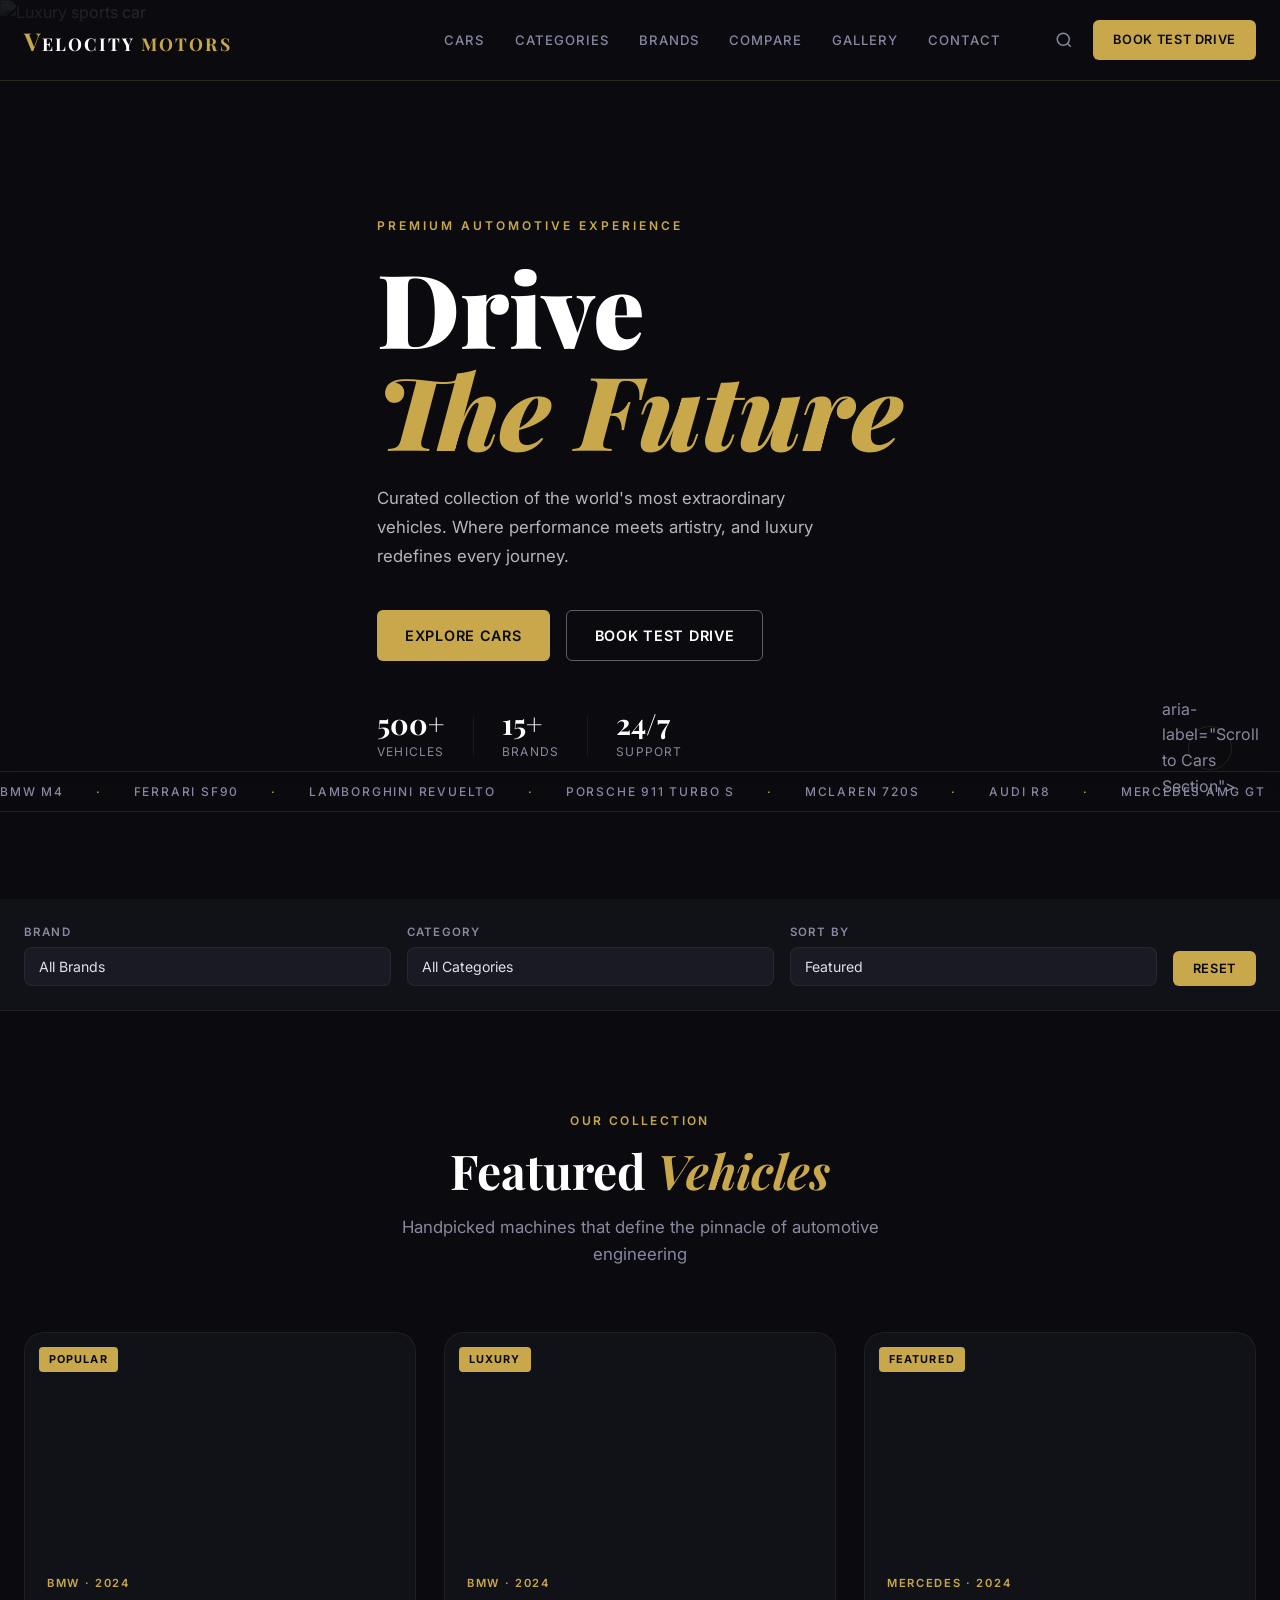
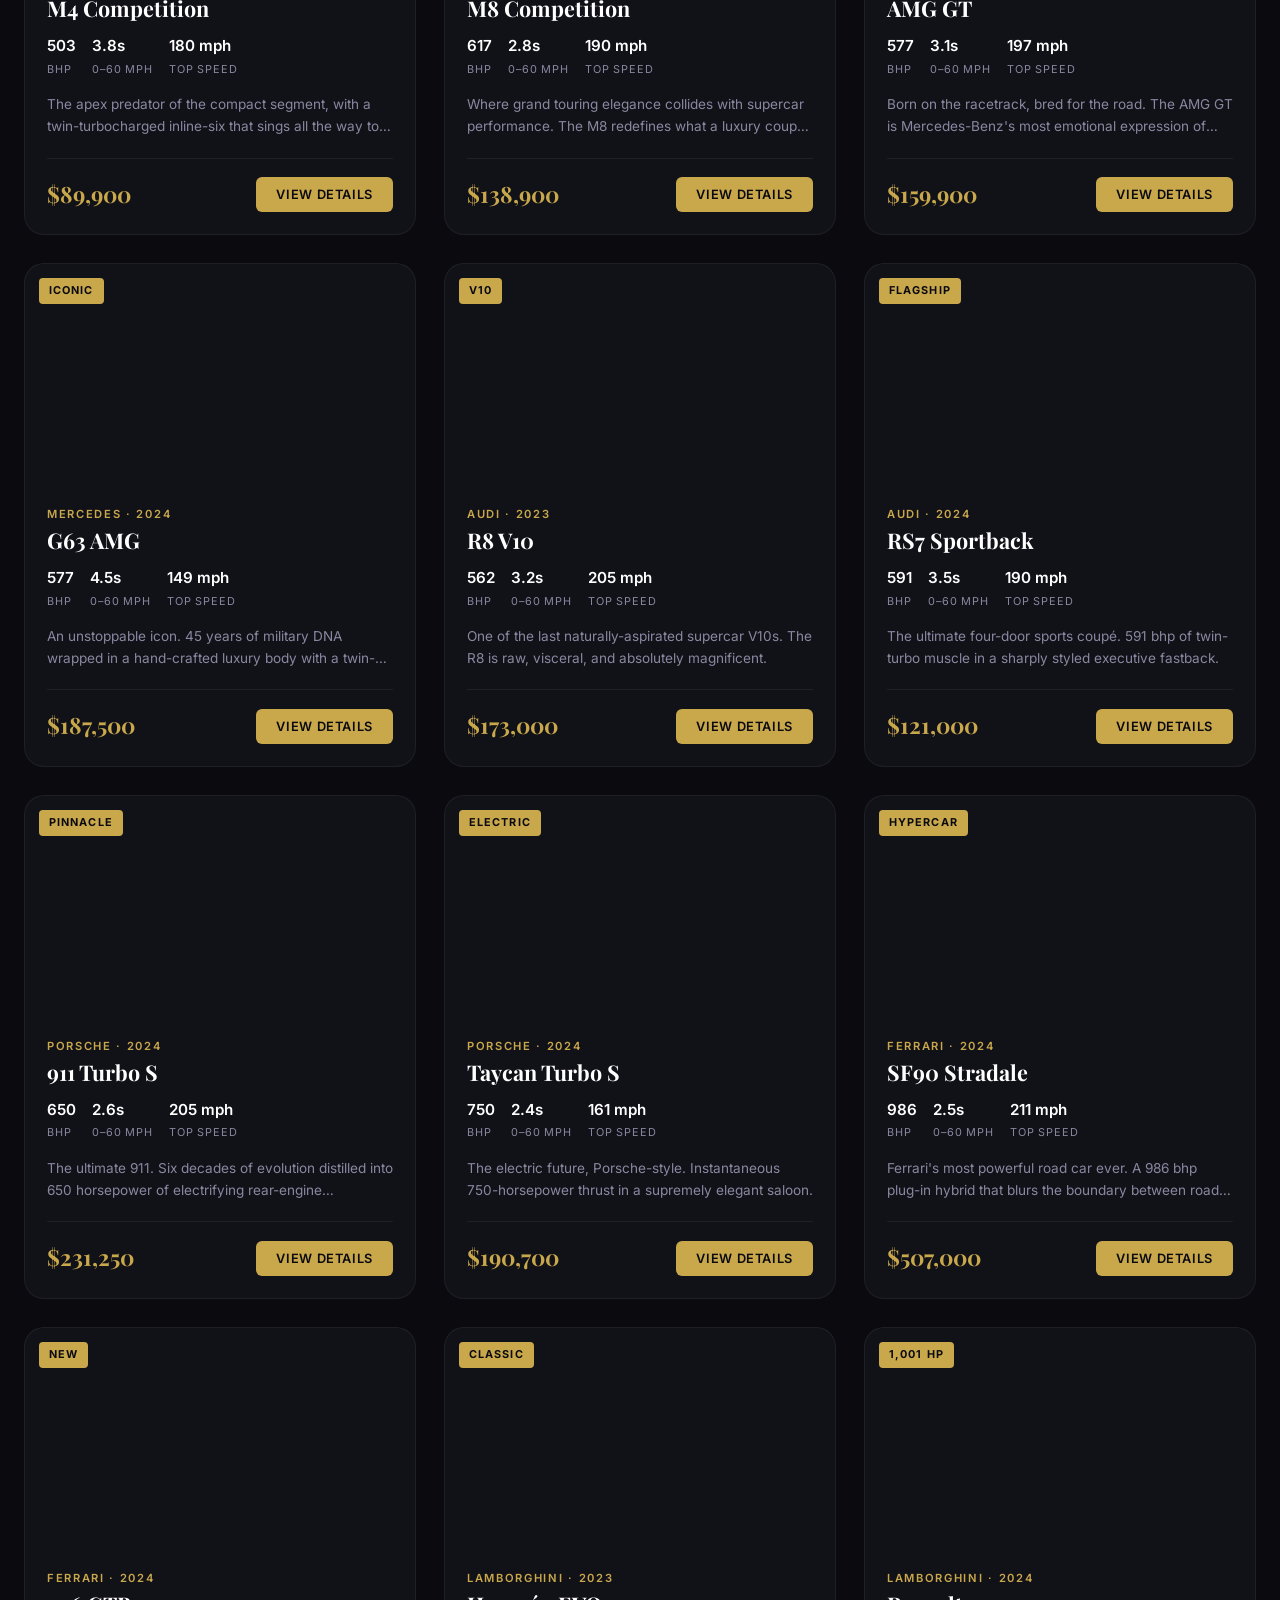
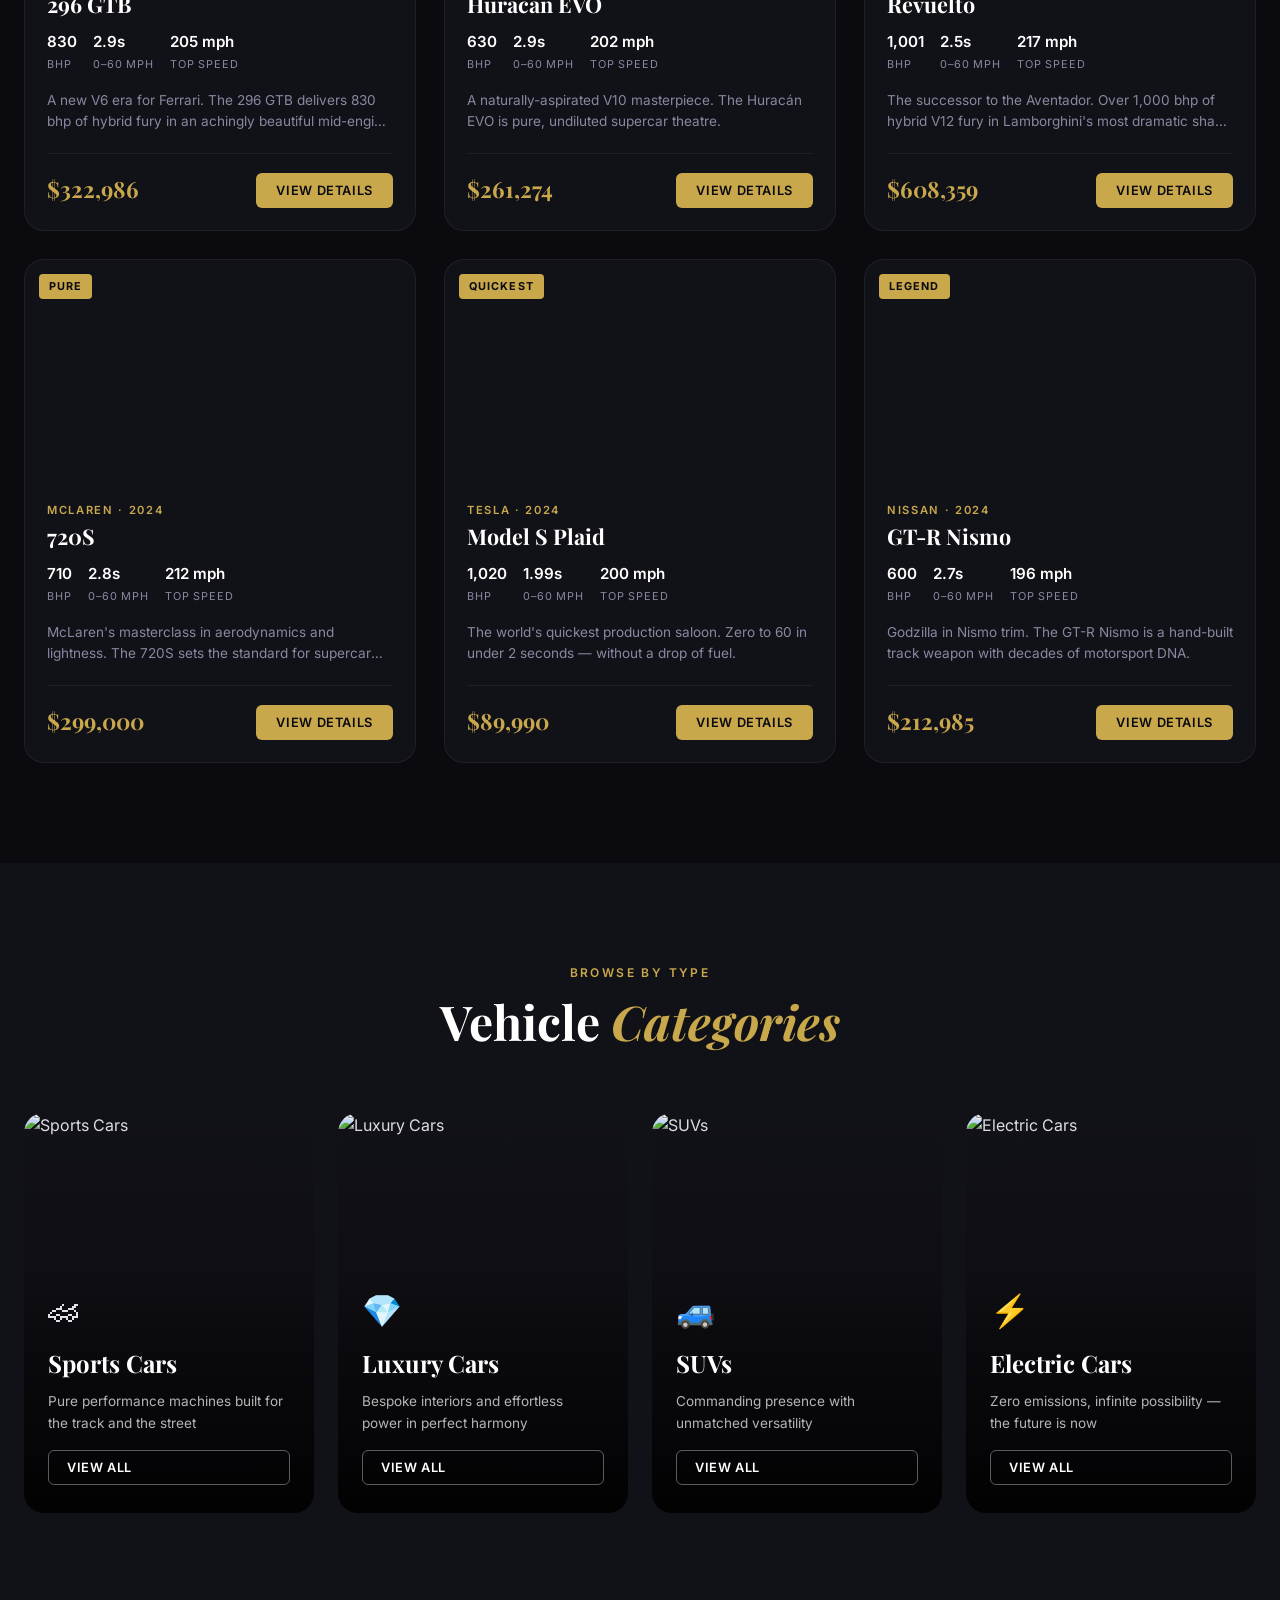
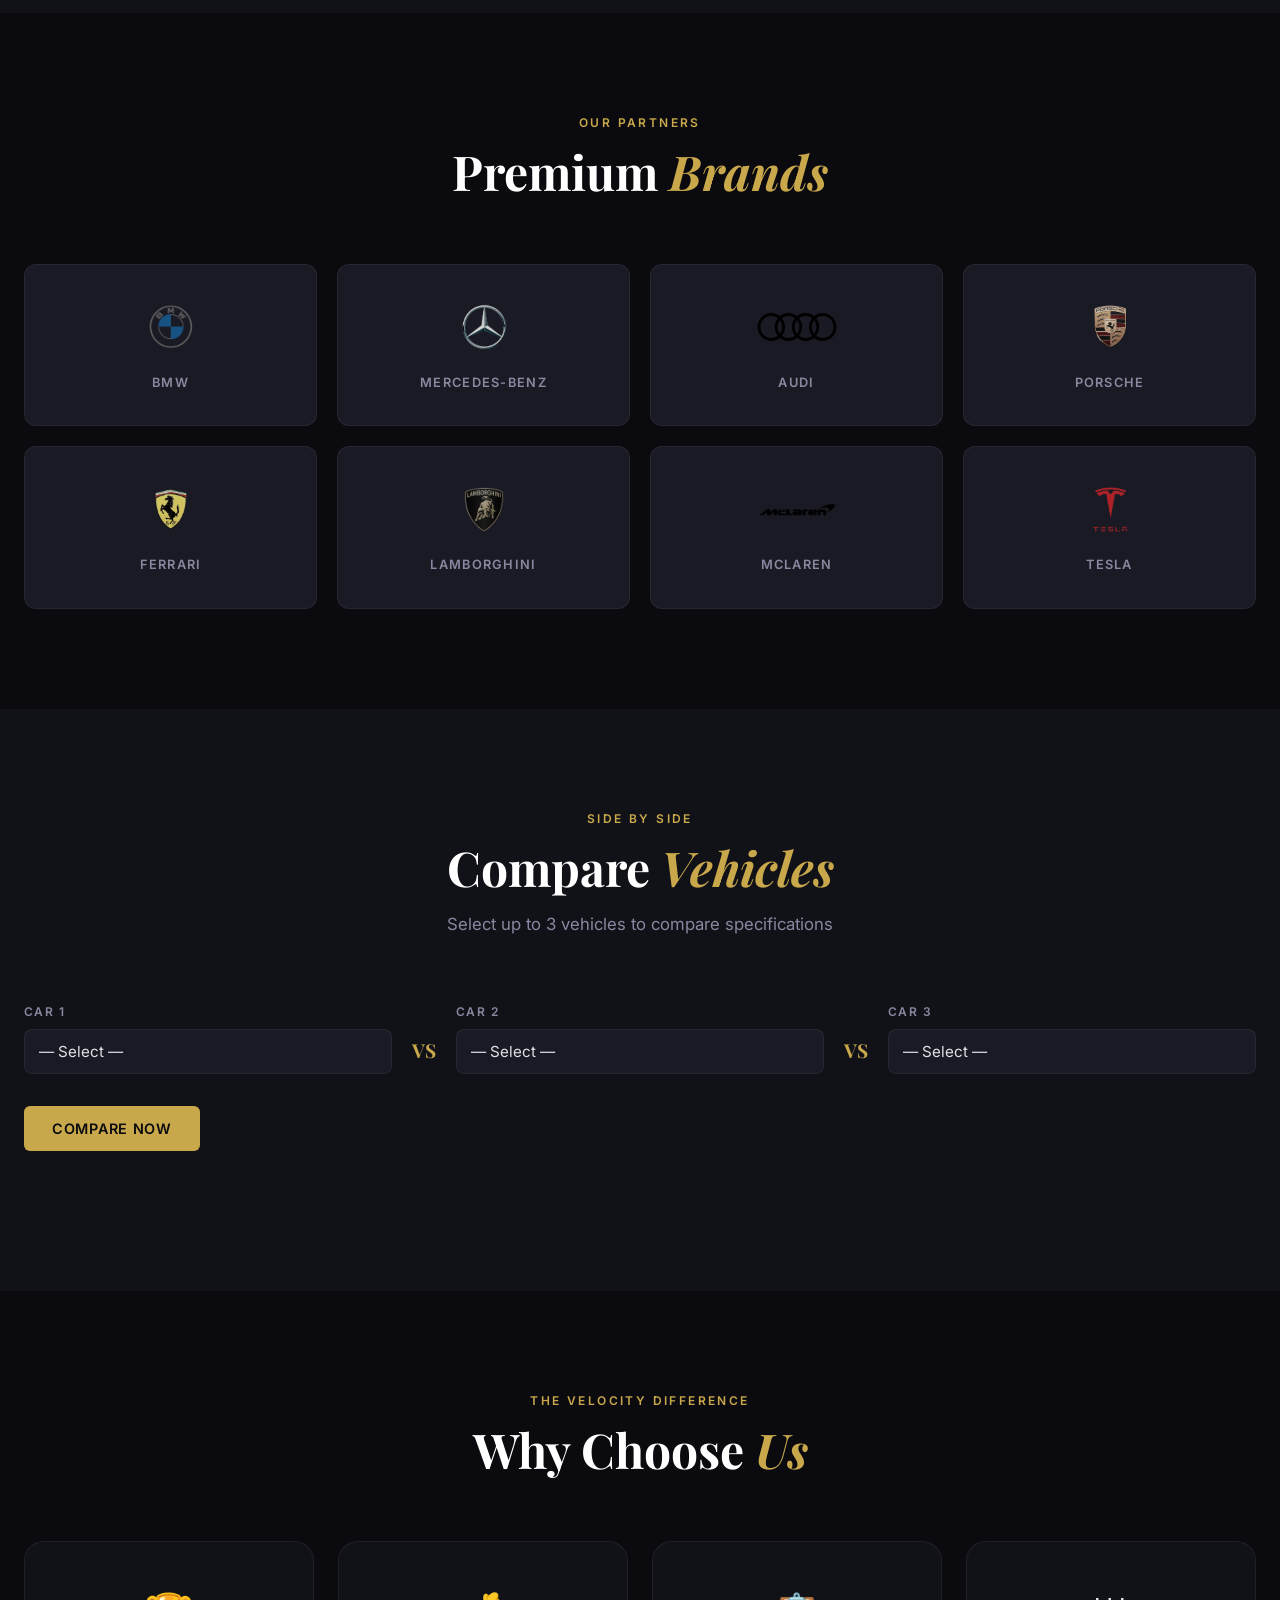
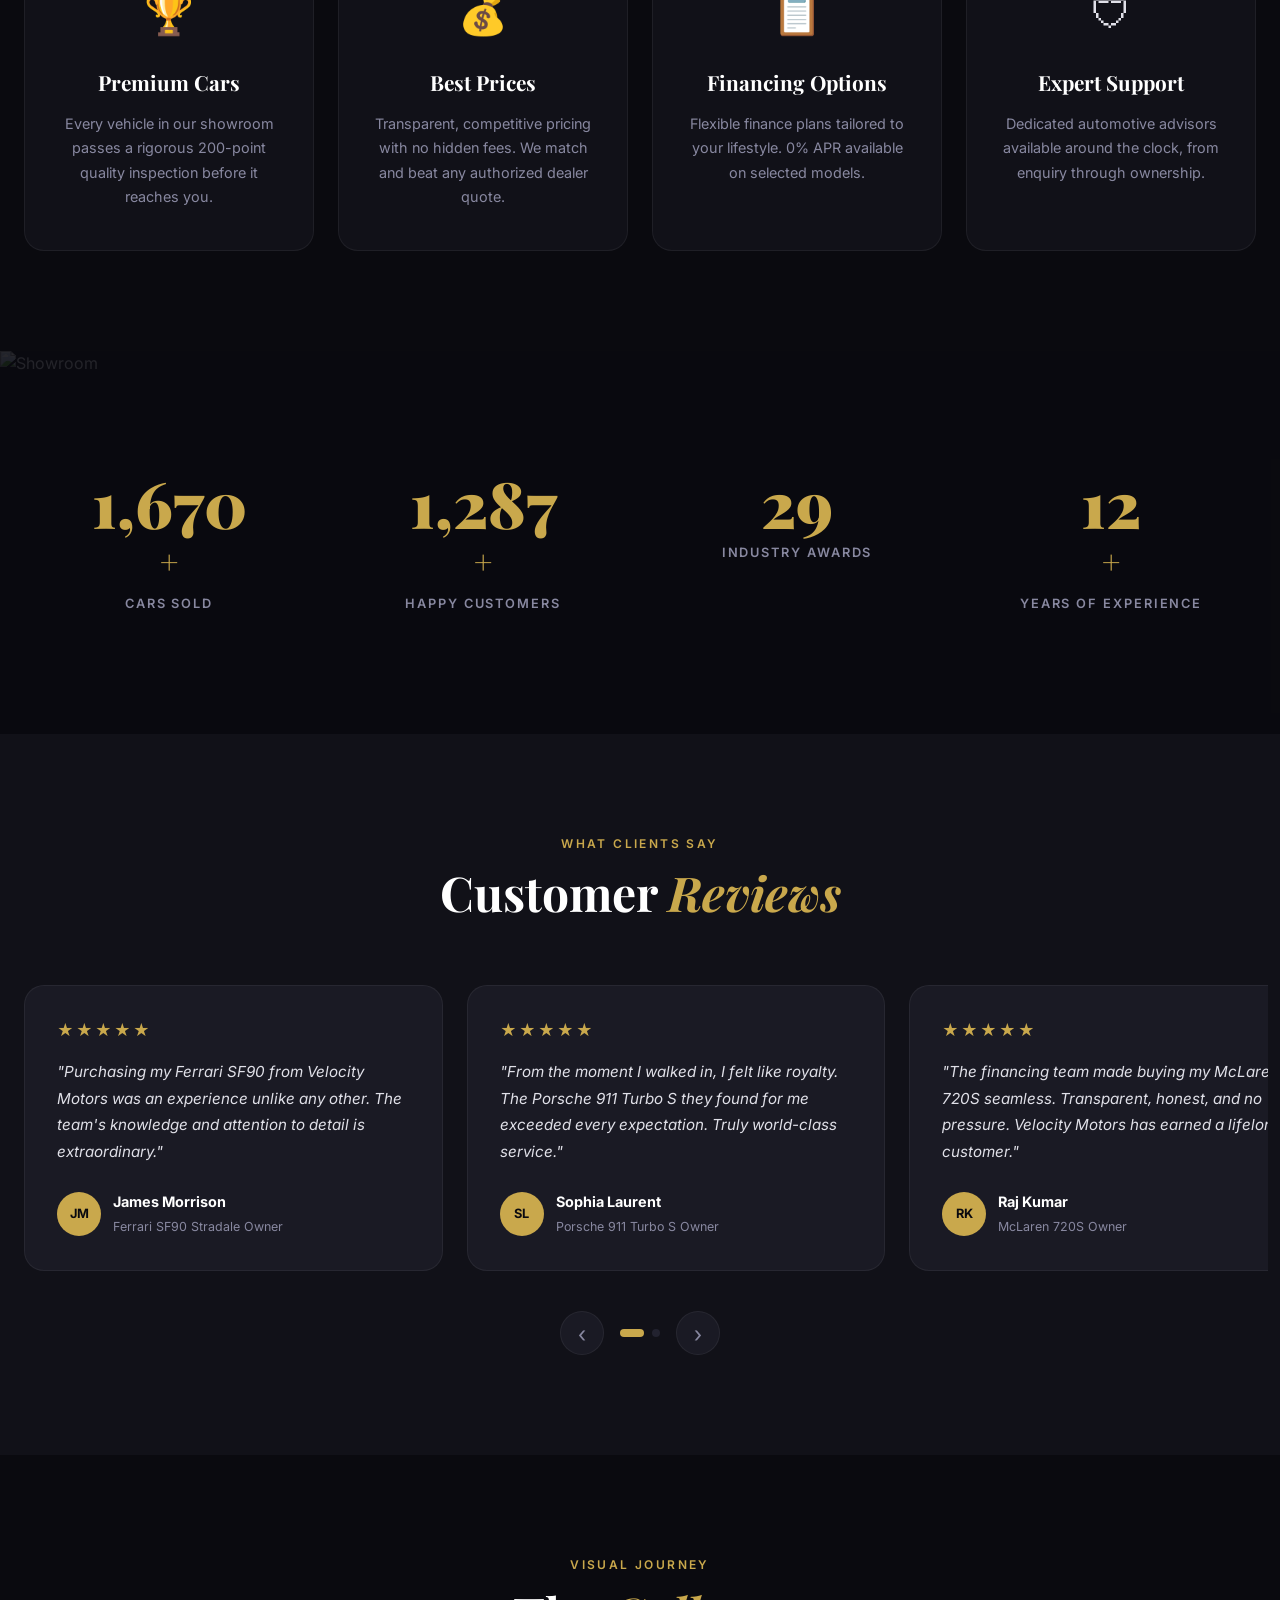
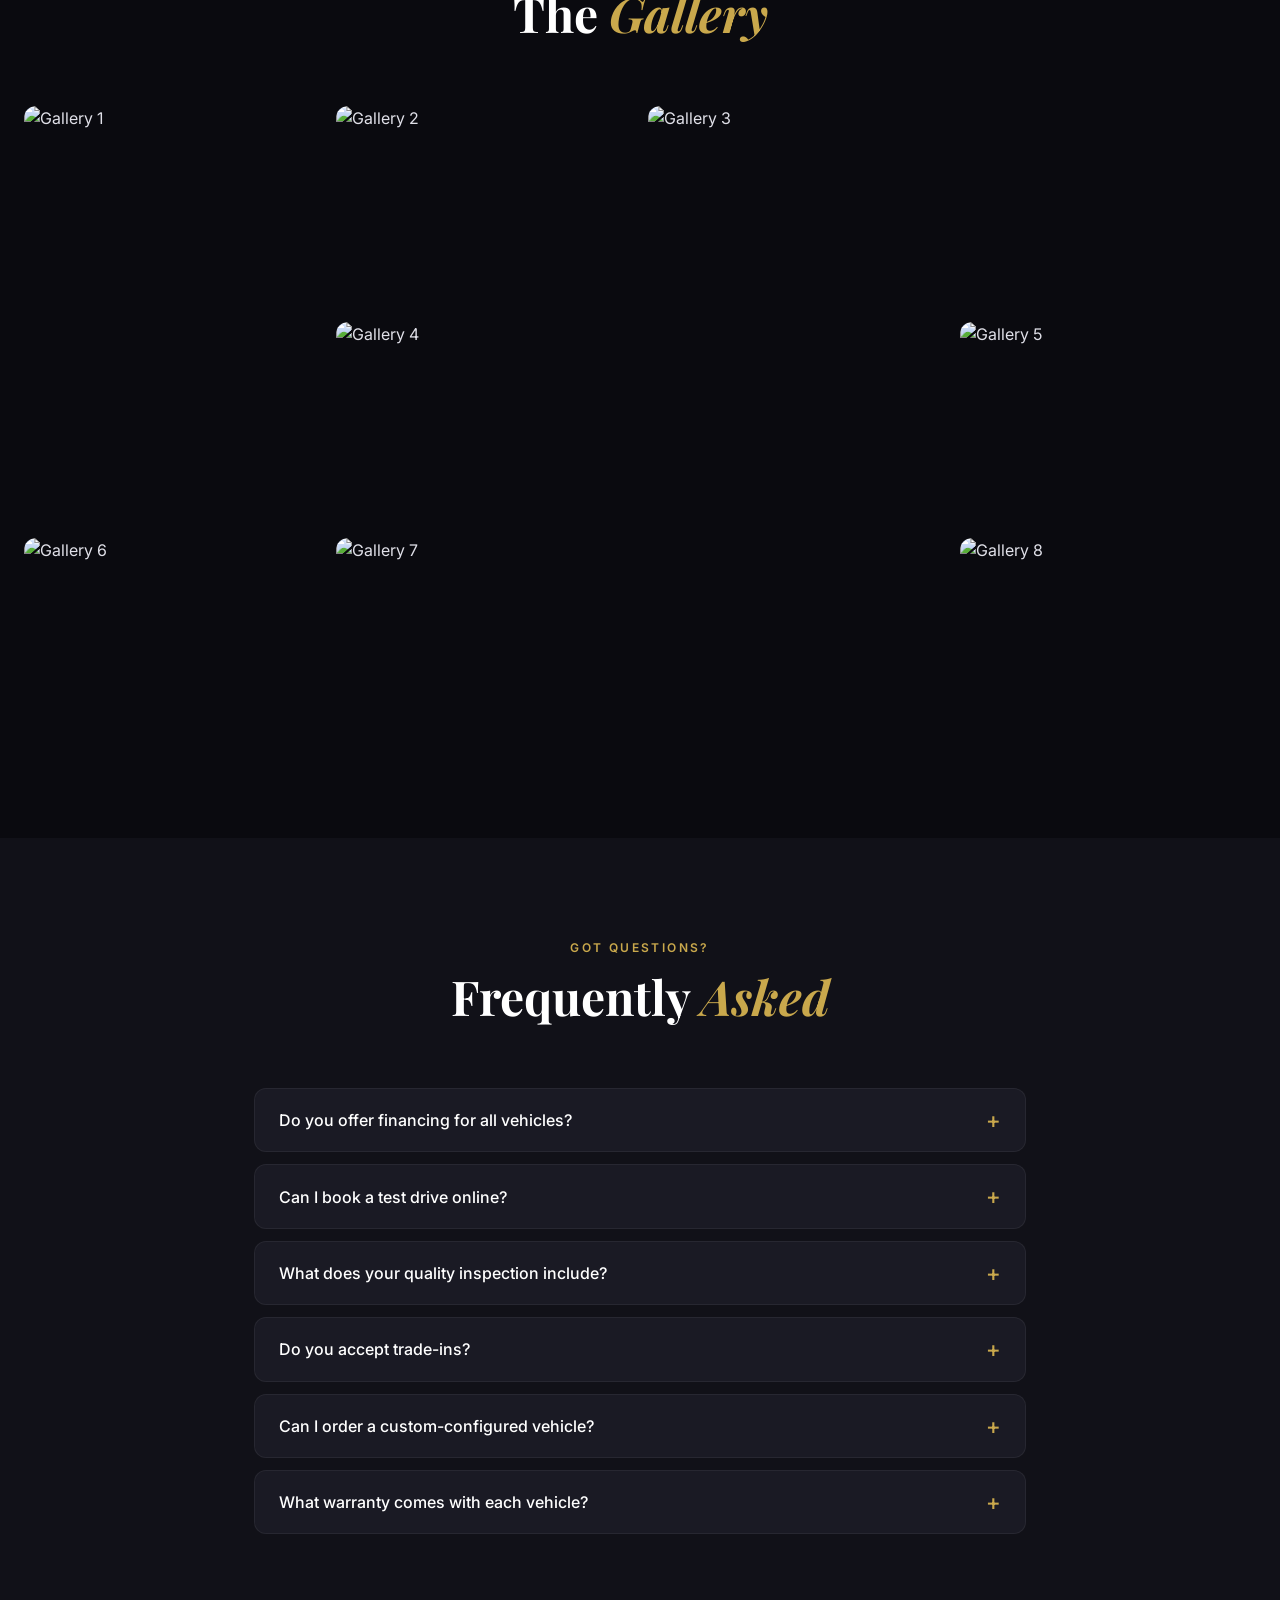
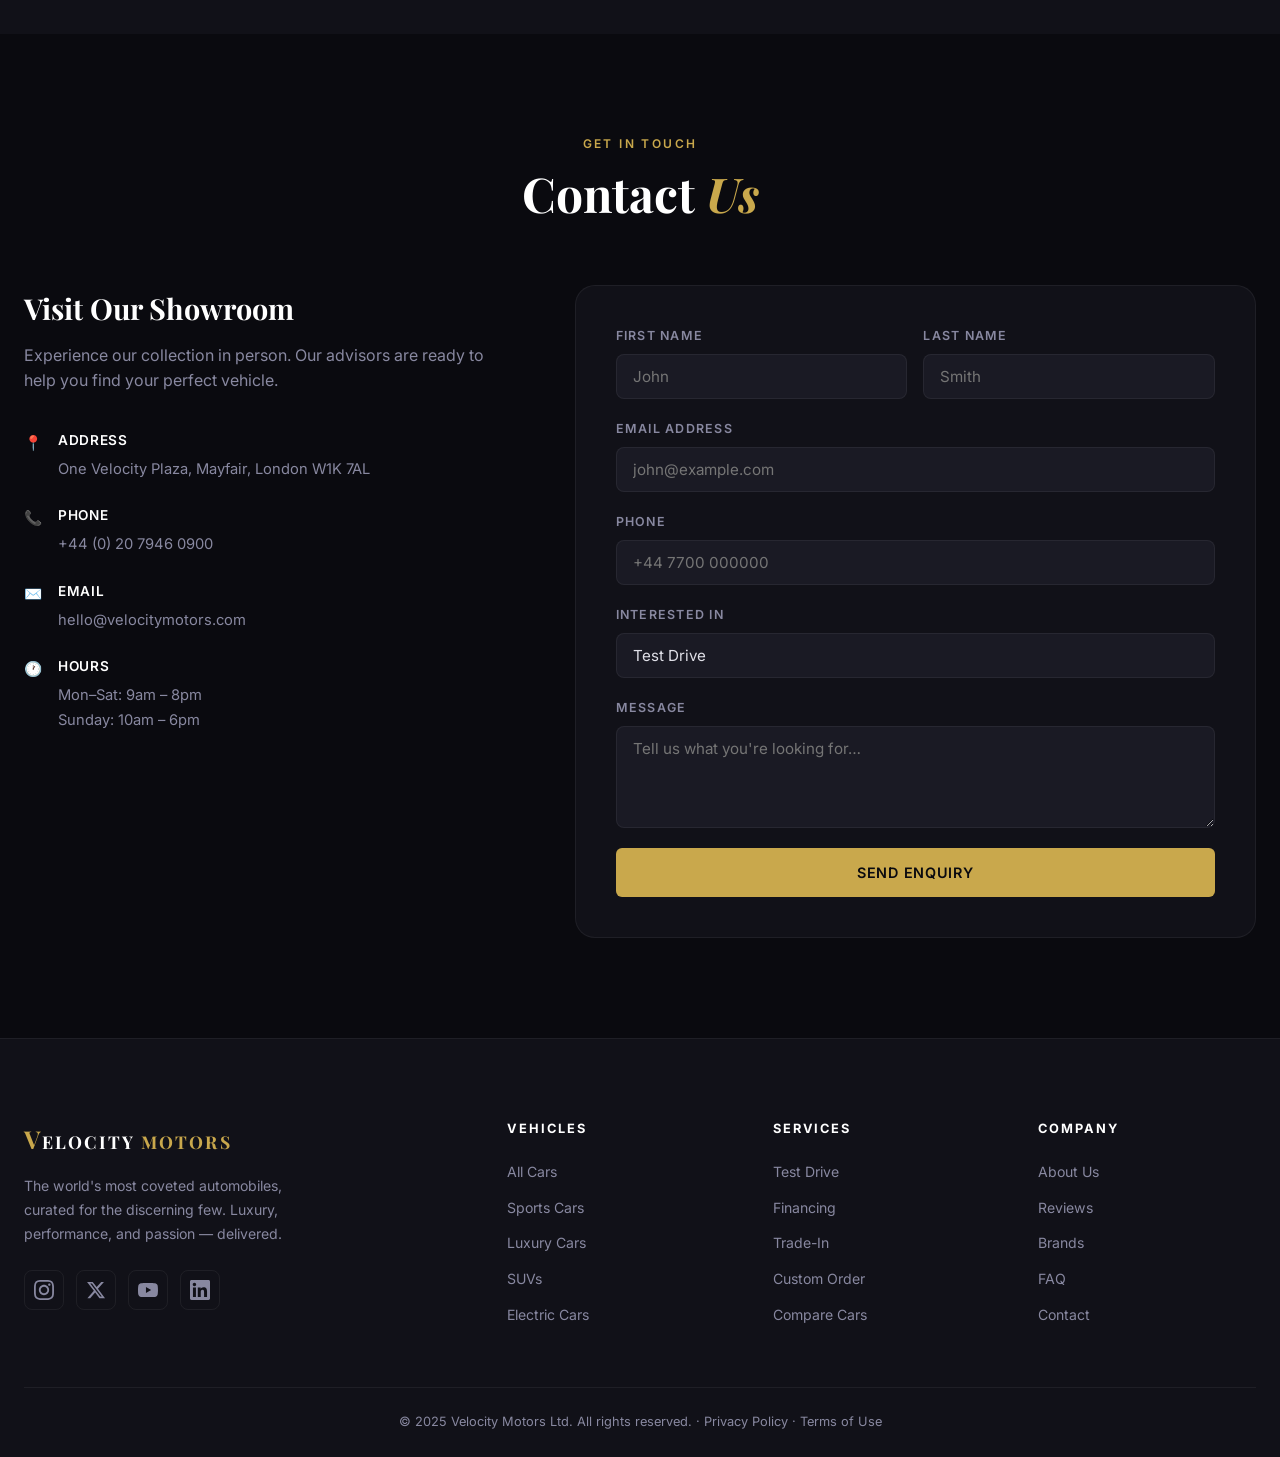
==== commit e83b1b24: "Fix index filename" ====
--- a/index.html
+++ b/index.html
@@ -322,49 +322,49 @@
         <div class="brands-grid">
           <div class="brand-card" onclick="filterByBrand('BMW')">
             <div class="brand-logo-wrap">
-              <img src="./images/BMW.png" alt="BMW" />
+              <img src="./Images/BMW.png" alt="BMW" />
             </div>
             <span>BMW</span>
           </div>
           <div class="brand-card" onclick="filterByBrand('Mercedes')">
             <div class="brand-logo-wrap">
-              <img src="./images/Mercedes.png" alt="Mercedes" />
+              <img src="./Images/Mercedes.png" alt="Mercedes" />
             </div>
             <span>Mercedes-Benz</span>
           </div>
           <div class="brand-card" onclick="filterByBrand('Audi')">
             <div class="brand-logo-wrap">
-              <img src="./images/Audi.png" alt="Audi" />
+              <img src="./Images/Audi.png" alt="Audi" />
             </div>
             <span>Audi</span>
           </div>
           <div class="brand-card" onclick="filterByBrand('Porsche')">
             <div class="brand-logo-wrap">
-              <img src="./images/Porsche.png" alt="Porsche" />
+              <img src="./Images/Porsche.png" alt="Porsche" />
             </div>
             <span>Porsche</span>
           </div>
           <div class="brand-card" onclick="filterByBrand('Ferrari')">
             <div class="brand-logo-wrap">
-              <img src="./images/Ferrari.png" alt="Ferrari" />
+              <img src="./Images/Ferrari.png" alt="Ferrari" />
             </div>
             <span>Ferrari</span>
           </div>
           <div class="brand-card" onclick="filterByBrand('Lamborghini')">
             <div class="brand-logo-wrap">
-              <img src="./images/Lamborghini.png" alt="Lamborghini" />
+              <img src="./Images/Lamborghini.png" alt="Lamborghini" />
             </div>
             <span>Lamborghini</span>
           </div>
           <div class="brand-card" onclick="filterByBrand('McLaren')">
             <div class="brand-logo-wrap">
-              <img src="./images/McLaren.png" alt="McLaren" />
+              <img src="./Images/McLaren.png" alt="McLaren" />
             </div>
             <span>McLaren</span>
           </div>
           <div class="brand-card" onclick="filterByBrand('Tesla')">
             <div class="brand-logo-wrap">
-              <img src="./images/Tesla.png" alt="Tesla" />
+              <img src="./Images/Tesla.png" alt="Tesla" />
             </div>
             <span>Tesla</span>
           </div>
